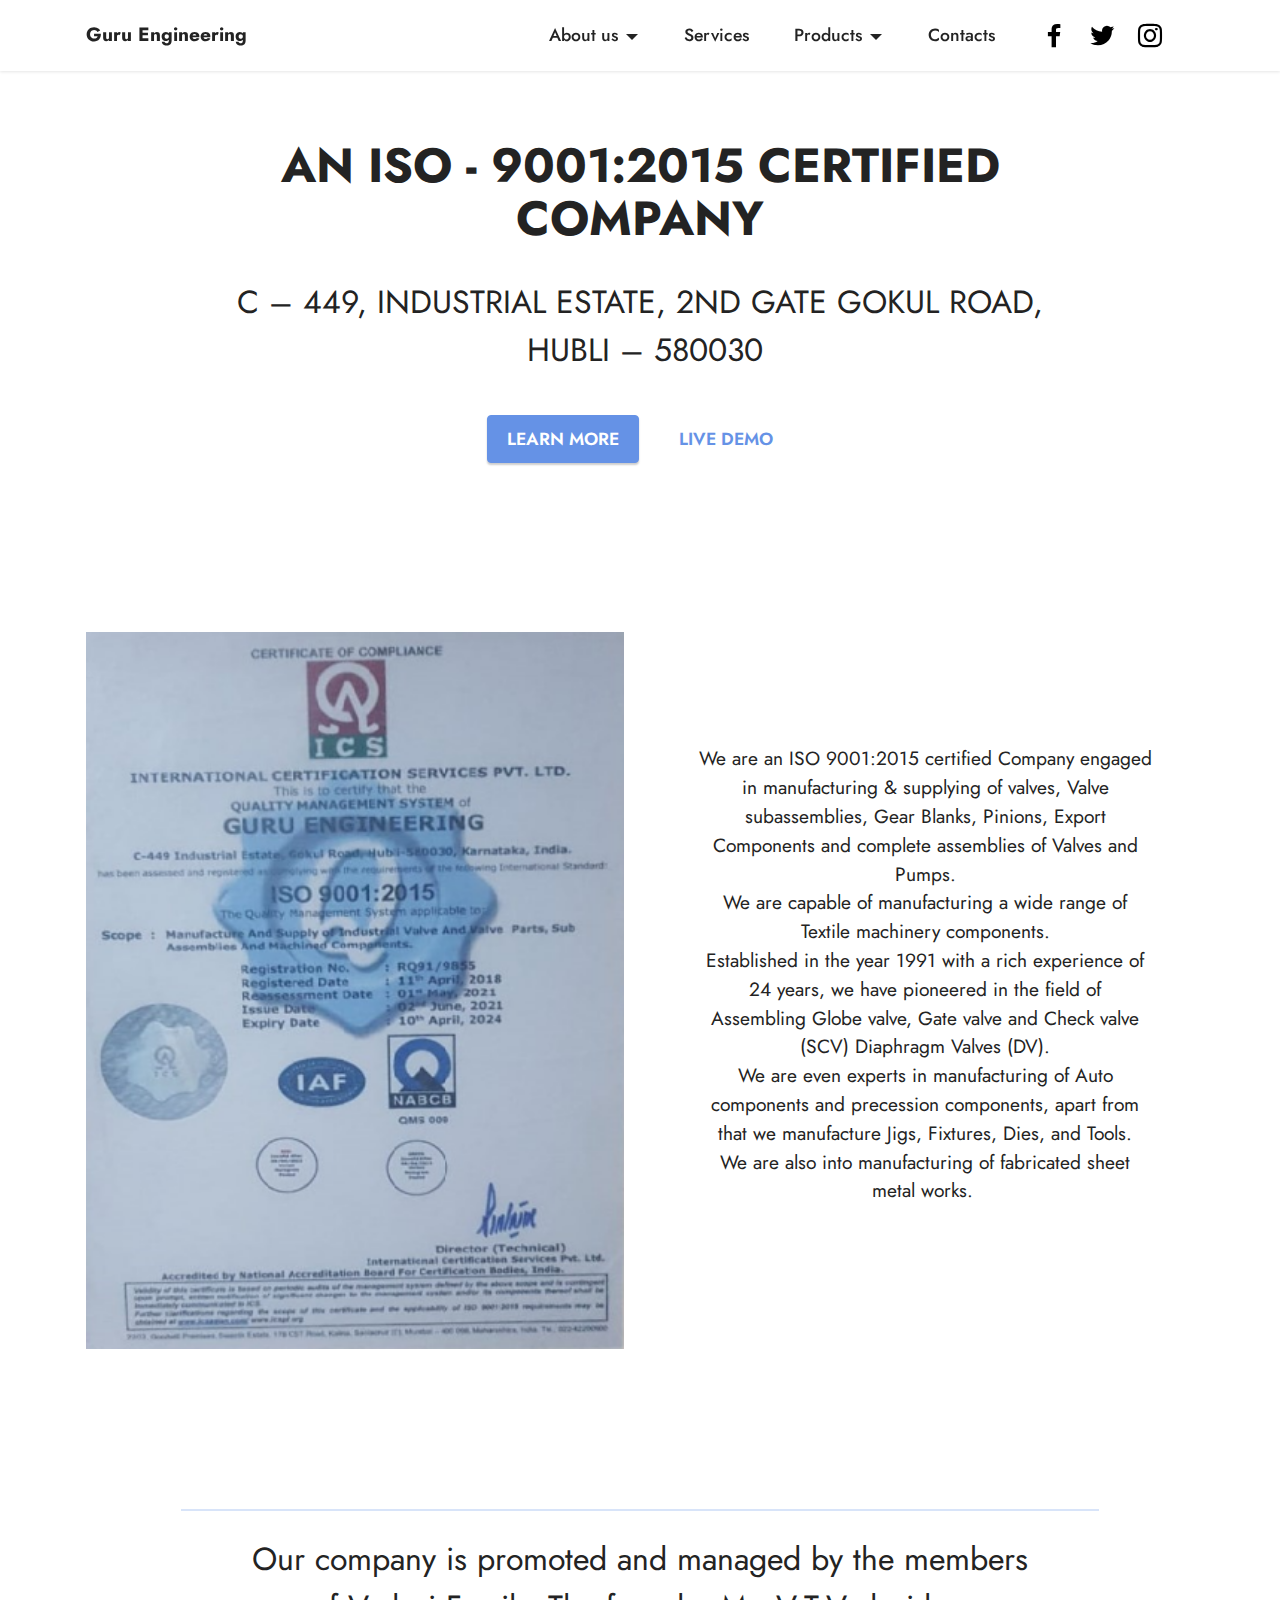
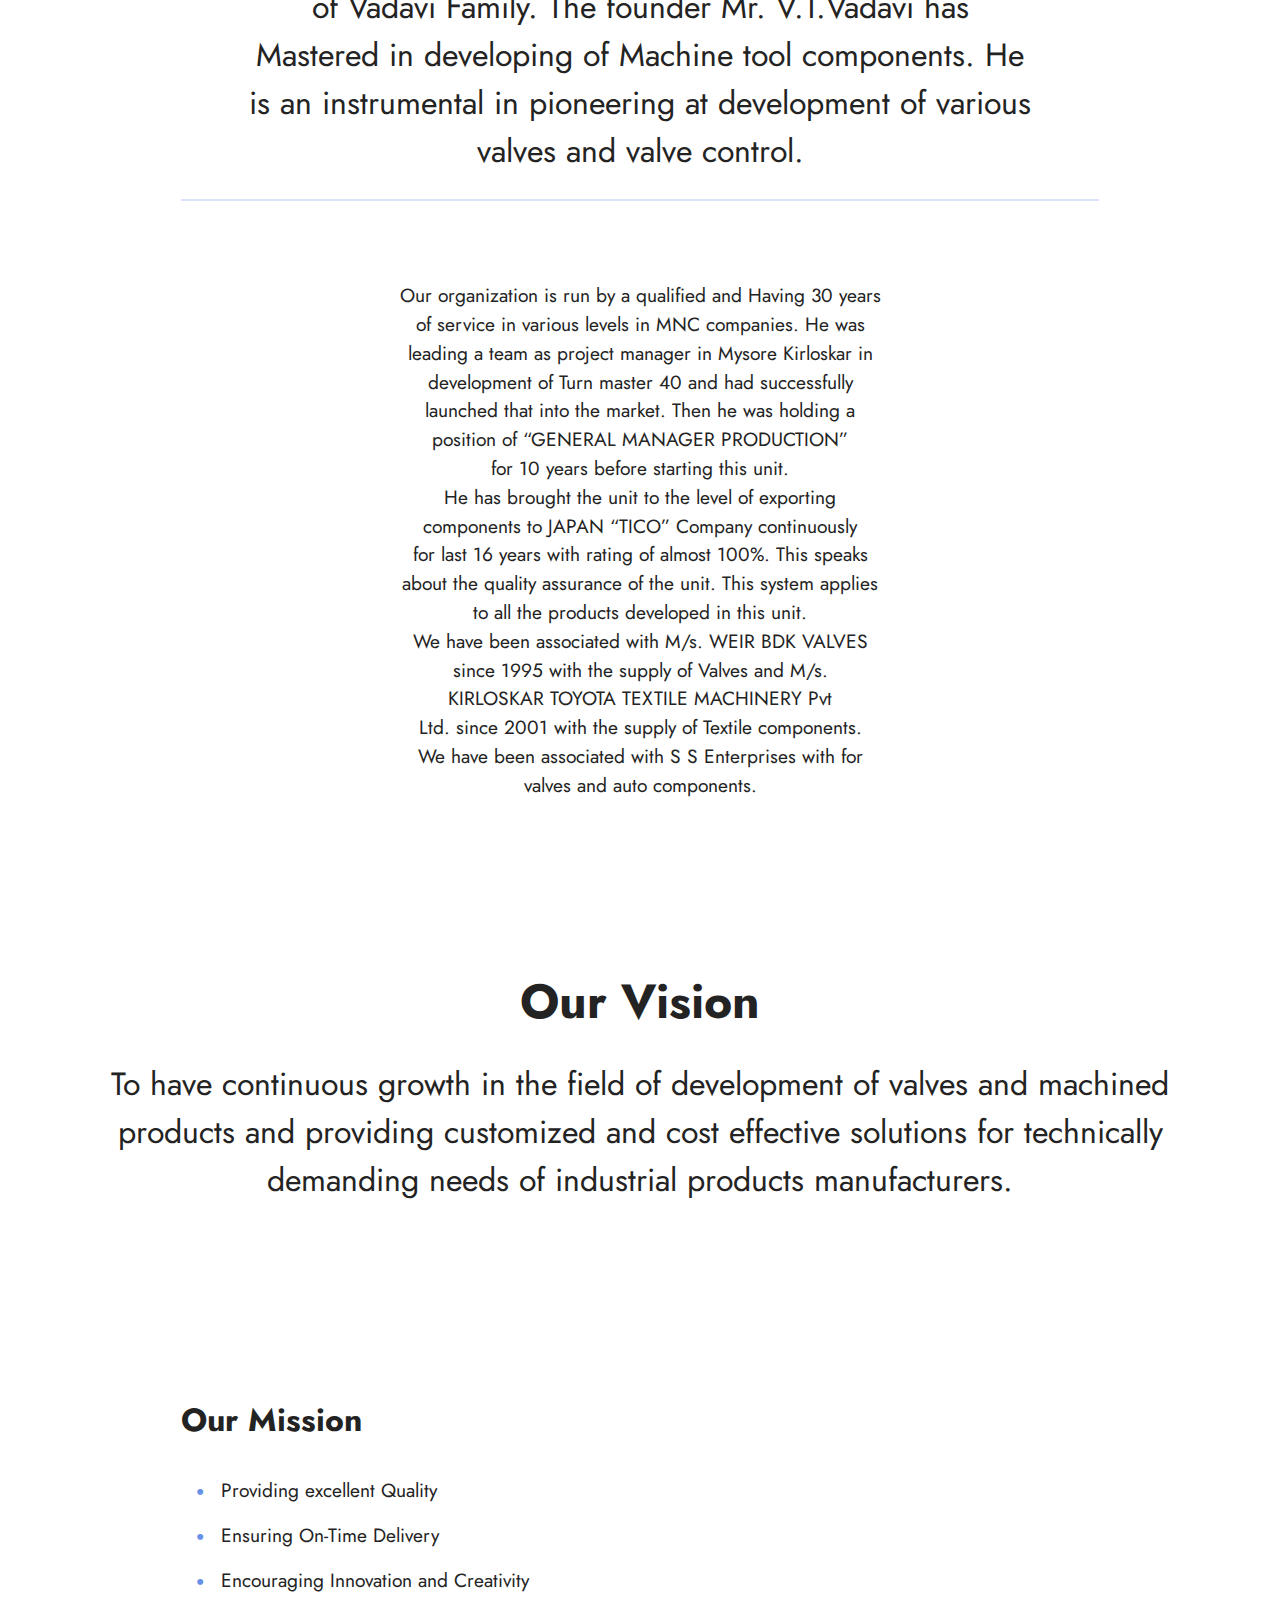
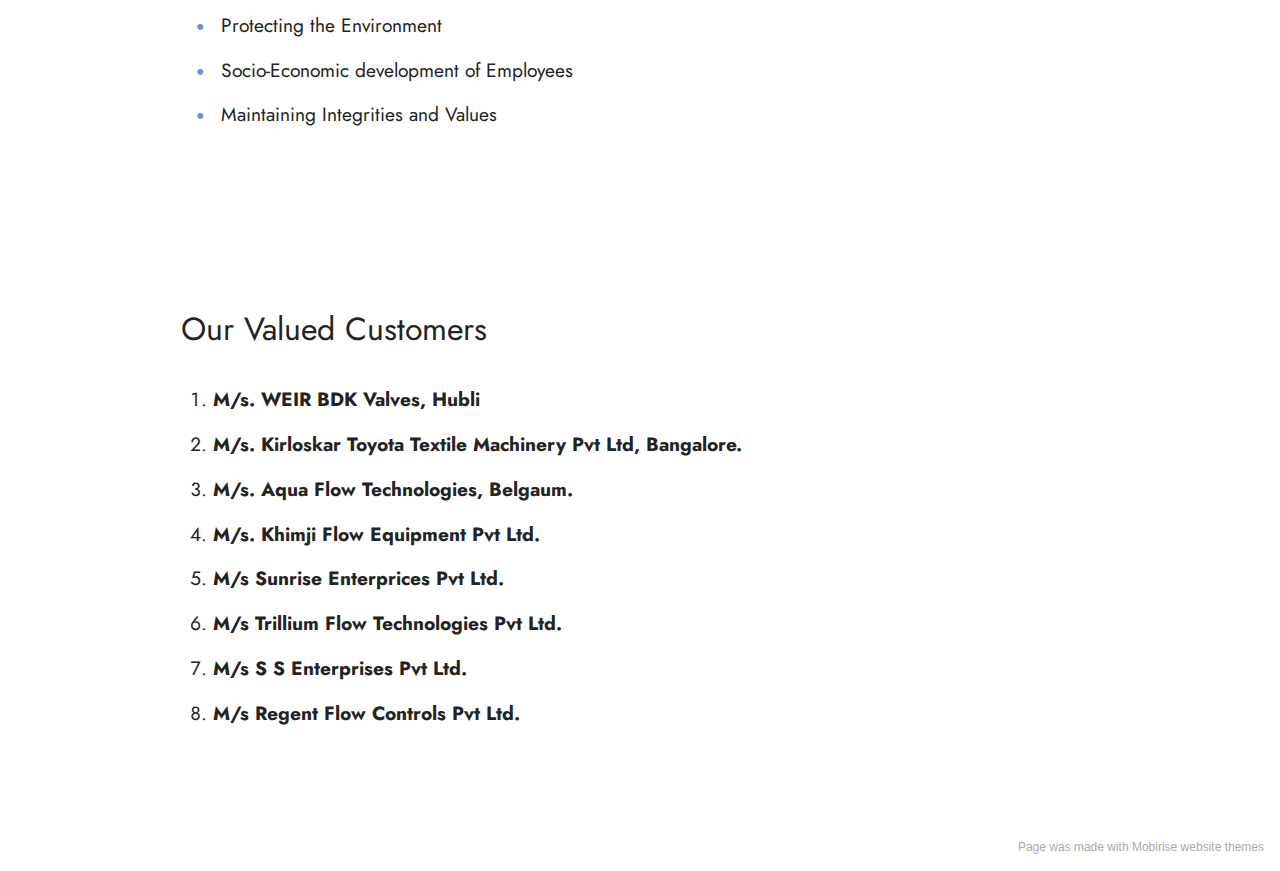
==== page1.html @ 77676f9b "Add files via upload" ====
<!DOCTYPE html>
<html  >
<head>
  <!-- Site made with Mobirise Website Builder v5.5.2, https://mobirise.com -->
  <meta charset="UTF-8">
  <meta http-equiv="X-UA-Compatible" content="IE=edge">
  <meta name="generator" content="Mobirise v5.5.2, mobirise.com">
  <meta name="viewport" content="width=device-width, initial-scale=1, minimum-scale=1">
  <link rel="shortcut icon" href="assets/images/logo.png" type="image/x-icon">
  <meta name="description" content="">
  
  
  <title>About Us</title>
  <link rel="stylesheet" href="assets/bootstrap/css/bootstrap.min.css">
  <link rel="stylesheet" href="assets/bootstrap/css/bootstrap-grid.min.css">
  <link rel="stylesheet" href="assets/bootstrap/css/bootstrap-reboot.min.css">
  <link rel="stylesheet" href="assets/dropdown/css/style.css">
  <link rel="stylesheet" href="assets/socicon/css/styles.css">
  <link rel="stylesheet" href="assets/theme/css/style.css">
  <link rel="preload" href="https://fonts.googleapis.com/css2?family=Jost:ital,wght@0,400;0,700;1,400;1,700&display=swap&display=swap" as="style" onload="this.onload=null;this.rel='stylesheet'">
  <noscript><link rel="stylesheet" href="https://fonts.googleapis.com/css2?family=Jost:ital,wght@0,400;0,700;1,400;1,700&display=swap&display=swap"></noscript>
  <link rel="preload" as="style" href="assets/mobirise/css/mbr-additional.css"><link rel="stylesheet" href="assets/mobirise/css/mbr-additional.css" type="text/css">
  
  
  
  
</head>
<body>
  
  <section data-bs-version="5.1" class="menu menu3 cid-thBxCNHMtI" once="menu" id="menu3-2">
    
    <nav class="navbar navbar-dropdown navbar-fixed-top navbar-expand-lg">
        <div class="container">
            <div class="navbar-brand">
                
                <span class="navbar-caption-wrap"><a class="navbar-caption text-black text-primary display-7" href="index.html#top">Guru Engineering</a></span>
            </div>
            <button class="navbar-toggler" type="button" data-toggle="collapse" data-bs-toggle="collapse" data-target="#navbarSupportedContent" data-bs-target="#navbarSupportedContent" aria-controls="navbarNavAltMarkup" aria-expanded="false" aria-label="Toggle navigation">
                <div class="hamburger">
                    <span></span>
                    <span></span>
                    <span></span>
                    <span></span>
                </div>
            </button>
            <div class="collapse navbar-collapse" id="navbarSupportedContent">
                <ul class="navbar-nav nav-dropdown nav-right" data-app-modern-menu="true"><li class="nav-item dropdown"><a class="nav-link link text-black dropdown-toggle display-4" href="https://mobiri.se" data-toggle="dropdown-submenu" data-bs-toggle="dropdown" data-bs-auto-close="outside" aria-expanded="false">
                            About us</a><div class="dropdown-menu" aria-labelledby="dropdown-undefined"><a class="text-black dropdown-item text-primary display-4" href="page1.html#content4-4">About Company</a><a class="text-black dropdown-item text-primary display-4" href="page1.html#testimonials1-5">Certificate</a><a class="text-black dropdown-item text-primary display-4" href="page1.html#content6-7">History</a><a class="text-black dropdown-item text-primary display-4" href="page1.html#content8-a">Our Mission</a><a class="text-black dropdown-item text-primary display-4" href="page1.html#content5-8">Our Vision</a><a class="text-black dropdown-item text-primary display-4" href="page1.html#content9-b">Our Valued Customers<br></a></div></li>
                    <li class="nav-item"><a class="nav-link link text-black display-4" href="https://mobiri.se">
                            Services</a></li>
                    <li class="nav-item dropdown"><a class="nav-link link text-black dropdown-toggle display-4" href="https://mobiri.se" data-toggle="dropdown-submenu" data-bs-toggle="dropdown" data-bs-auto-close="outside" aria-expanded="false">Products</a><div class="dropdown-menu" aria-labelledby="dropdown-undefined"><a class="text-black dropdown-item text-primary display-4" href="page2.html#gallery3-h">Our Product Range</a><a class="text-black dropdown-item text-primary display-4" href="page2.html#gallery3-i">Measuring Instruments</a><a class="text-black dropdown-item text-primary display-4" href="page2.html#content8-j">Specifications</a><a class="text-black dropdown-item text-primary display-4" href="page2.html#content8-j">Man Power</a><a class="text-black dropdown-item text-primary display-4" href="page2.html#gallery1-l">Machines: Production</a><a class="text-black dropdown-item text-primary display-4" href="page2.html#gallery1-l">Glimpses of our Plant</a><a class="text-black dropdown-item text-primary display-4" href="page2.html#gallery1-n">Performance Rating</a></div>
                    </li><li class="nav-item"><a class="nav-link link text-black text-primary display-4" href="page3.html#top">Contacts</a></li></ul>
                <div class="icons-menu">
                    <a class="iconfont-wrapper" href="https://mobiri.se" target="_blank">
                        <span class="p-2 mbr-iconfont socicon-facebook socicon"></span>
                    </a>
                    <a class="iconfont-wrapper" href="https://mobiri.se" target="_blank">
                        <span class="p-2 mbr-iconfont socicon-twitter socicon"></span>
                    </a>
                    <a class="iconfont-wrapper" href="https://mobiri.se" target="_blank">
                        <span class="p-2 mbr-iconfont socicon-instagram socicon"></span>
                    </a>
                    
                </div>
                
            </div>
        </div>
    </nav>
</section>

<section data-bs-version="5.1" class="content4 cid-thBBKHJbCy" id="content4-4">
    
    
    <div class="container">
        <div class="row justify-content-center">
            <div class="title col-md-12 col-lg-10">
                <h3 class="mbr-section-title mbr-fonts-style align-center mb-4 display-2"><strong>AN ISO - 9001:2015 CERTIFIED COMPANY</strong></h3>
                <h4 class="mbr-section-subtitle align-center mbr-fonts-style mb-4 display-5">C – 449, INDUSTRIAL ESTATE, 2ND GATE GOKUL ROAD,
<div>&nbsp;HUBLI – 580030
</div></h4>
                <div class="mbr-section-btn align-center">
                    <a class="btn btn-primary display-4" href="https://mobiri.se">LEARN MORE</a>
                    <a class="btn btn-primary-outline display-4" href="https://mobiri.se">LIVE DEMO</a>
                </div>
            </div>
        </div>
    </div>
</section>

<section data-bs-version="5.1" class="testimonials1 cid-thBBU0cMuK" id="testimonials1-5">
    

    
    <div class="container">
        
        <div class="row align-items-center">
            <div class="col-12 col-md-6">
                <div class="image-wrapper">
                    <img src="assets/images/certificate.png" alt="Mobirise">
                </div>
            </div>
            <div class="col-12 col-md">
                <div class="text-wrapper">
                    <p class="mbr-text mbr-fonts-style mb-4 display-7">We are an ISO 9001:2015 certified Company engaged
<br>in manufacturing &amp; supplying of valves, Valve subassemblies, Gear Blanks, Pinions, Export
<br>Components and complete assemblies of Valves and
<br>Pumps.
<br>We are capable of manufacturing a wide range of
<br>Textile machinery components.
<br>Established in the year 1991 with a rich experience of
<br>24 years, we have pioneered in the field of
<br>Assembling Globe valve, Gate valve and Check valve
<br>(SCV) Diaphragm Valves (DV).
<br>We are even experts in manufacturing of Auto
<br>components and precession components, apart from
<br>that we manufacture Jigs, Fixtures, Dies, and Tools.
<br> We are also into manufacturing of fabricated sheet
<br>metal works.&nbsp;</p>
                    <p class="name mbr-fonts-style mb-1 display-4"></p>
                    <p class="position mbr-fonts-style display-4"></p>
                </div>
            </div>
        </div>
    </div>
</section>

<section data-bs-version="5.1" class="content6 cid-thBDm4YOcU" id="content6-7">
    
    <div class="container">
        <div class="row justify-content-center">
            <div class="col-md-12 col-lg-10">
                <hr class="line">
                <p class="mbr-text align-center mbr-fonts-style my-4 display-5">Our company is promoted and managed by the members
<br>of Vadavi Family. The founder Mr. V.T.Vadavi has
<br>Mastered in developing of Machine tool components. He
<br>is an instrumental in pioneering at development of various
<br>valves and valve control.</p>
                <hr class="line">
            </div>
        </div>
    </div>
</section>

<section data-bs-version="5.1" class="content5 cid-thBDzoJRu9" id="content5-8">
    
    <div class="container-fluid">
        <div class="row justify-content-center">
            <div class="col-md-12 col-lg-12">
                
                
                <p class="mbr-text mbr-fonts-style display-7">Our organization is run by a qualified and Having 30 years
<br>of service in various levels in MNC companies. He was
<br>leading a team as project manager in Mysore Kirloskar in
<br>development of Turn master 40 and had successfully
<br>launched that into the market. Then he was holding a
<br>position of “GENERAL MANAGER PRODUCTION”
<br>for 10 years before starting this unit.
<br>He has brought the unit to the level of exporting
<br>components to JAPAN “TICO” Company continuously
<br>for last 16 years with rating of almost 100%. This speaks
<br>about the quality assurance of the unit. This system applies
<br>to all the products developed in this unit.
<br>We have been associated with M/s. WEIR BDK VALVES
<br>since 1995 with the supply of Valves and M/s.
<br>KIRLOSKAR TOYOTA TEXTILE MACHINERY Pvt
<br>Ltd. since 2001 with the supply of Textile components.
<br>We have been associated with S S Enterprises with for
<br>valves and auto components.</p>
            </div>
        </div>
    </div>
</section>

<section data-bs-version="5.1" class="content4 cid-thBE1XuR4v" id="content4-9">
    
    
    <div class="container">
        <div class="row justify-content-center">
            <div class="title col-md-12 col-lg-12">
                <h3 class="mbr-section-title mbr-fonts-style align-center mb-4 display-2"><strong>Our Vision</strong></h3>
                <h4 class="mbr-section-subtitle align-center mbr-fonts-style mb-4 display-5">To have continuous growth in the field of development of valves and machined products and providing customized and cost effective solutions for technically demanding needs of industrial products manufacturers.</h4>
                
            </div>
        </div>
    </div>
</section>

<section data-bs-version="5.1" class="content8 cid-thBELDlh1m" id="content8-a">
    
    <div class="container">
        <div class="row justify-content-center">
            <div class="counter-container col-md-12 col-lg-10">
                <h4 class="mbr-section-title mbr-fonts-style mb-4 display-5"><strong>Our Mission</strong></h4>
                <div class="mbr-text mbr-fonts-style display-7">
                    <ul>
                        <li><span style="font-size: 1.2rem;">Providing excellent Quality</span><br></li><li>Ensuring On-Time Delivery
</li><li>Encouraging Innovation and Creativity
</li><li>Protecting the Environment
</li><li>Socio-Economic development of Employees
</li><li>Maintaining Integrities and Values</li>
                    </ul>
                </div>
            </div>
        </div>
    </div>
</section>

<section data-bs-version="5.1" class="content9 cid-thBFxx897Y" id="content9-b">
    

    <div class="container">
        <div class="row justify-content-center">
            <div class="counter-container col-md-12 col-lg-10">
                <h4 class="mbr-section-title mbr-fonts-style mb-4 display-5">Our Valued Customers</h4>
                <div class="mbr-text mbr-fonts-style display-7">
                    <ol>
                        <li><strong>M/s. WEIR BDK Valves, Hubli
</strong></li><li><strong>M/s. Kirloskar Toyota Textile Machinery&nbsp;</strong><strong>Pvt Ltd, Bangalore.</strong></li><li><strong>M/s. Aqua Flow Technologies, Belgaum.
</strong></li><li><strong>M/s. Khimji Flow Equipment Pvt Ltd.
</strong></li><li><strong>M/s Sunrise Enterprices Pvt Ltd.
</strong></li><li><strong>M/s Trillium Flow Technologies Pvt Ltd.
</strong></li><li><strong>M/s S S Enterprises Pvt Ltd.
</strong></li><li><strong>M/s Regent Flow Controls Pvt Ltd.</strong></li>
                    </ol>
                </div>
            </div>
        </div>
    </div>
</section><section style="background-color: #fff; font-family: -apple-system, BlinkMacSystemFont, 'Segoe UI', 'Roboto', 'Helvetica Neue', Arial, sans-serif; color:#aaa; font-size:12px; padding: 0; align-items: center; display: flex;"><a href="https://mobirise.site/x" style="flex: 1 1; height: 3rem; padding-left: 1rem;"></a><p style="flex: 0 0 auto; margin:0; padding-right:1rem;"><a href="https://mobirise.site/s" style="color:#aaa;">Page</a> was made with Mobirise website themes</p></section><script src="assets/bootstrap/js/bootstrap.bundle.min.js"></script>  <script src="assets/smoothscroll/smooth-scroll.js"></script>  <script src="assets/ytplayer/index.js"></script>  <script src="assets/dropdown/js/navbar-dropdown.js"></script>  <script src="assets/theme/js/script.js"></script>  
  
  
</body>
</html>
---- assets/dropdown/css/style.css ----
.navbar-dropdown {
  left: 0;
  padding: 0;
  position: absolute;
  right: 0;
  top: 0;
  transition: all 0.45s ease;
  z-index: 1030;
  background: #282828; }
  .navbar-dropdown .navbar-logo {
    margin-right: 0.8rem;
    transition: margin 0.3s ease-in-out;
    vertical-align: middle; }
    .navbar-dropdown .navbar-logo img {
      height: 3.125rem;
      transition: all 0.3s ease-in-out; }
    .navbar-dropdown .navbar-logo.mbr-iconfont {
      font-size: 3.125rem;
      line-height: 3.125rem; }
  .navbar-dropdown .navbar-caption {
    font-weight: 700;
    white-space: normal;
    vertical-align: -4px;
    line-height: 3.125rem !important; }
    .navbar-dropdown .navbar-caption, .navbar-dropdown .navbar-caption:hover {
      color: inherit;
      text-decoration: none; }
  .navbar-dropdown .mbr-iconfont + .navbar-caption {
    vertical-align: -1px; }
  .navbar-dropdown.navbar-fixed-top {
    position: fixed; }
  .navbar-dropdown .navbar-brand span {
    vertical-align: -4px; }
  .navbar-dropdown.bg-color.transparent {
    background: none; }
  .navbar-dropdown.navbar-short .navbar-brand {
    padding: 0.625rem 0; }
    .navbar-dropdown.navbar-short .navbar-brand span {
      vertical-align: -1px; }
  .navbar-dropdown.navbar-short .navbar-caption {
    line-height: 2.375rem !important;
    vertical-align: -2px; }
  .navbar-dropdown.navbar-short .navbar-logo {
    margin-right: 0.5rem; }
    .navbar-dropdown.navbar-short .navbar-logo img {
      height: 2.375rem; }
    .navbar-dropdown.navbar-short .navbar-logo.mbr-iconfont {
      font-size: 2.375rem;
      line-height: 2.375rem; }
  .navbar-dropdown.navbar-short .mbr-table-cell {
    height: 3.625rem; }
  .navbar-dropdown .navbar-close {
    left: 0.6875rem;
    position: fixed;
    top: 0.75rem;
    z-index: 1000; }
  .navbar-dropdown .hamburger-icon {
    content: "";
    display: inline-block;
    vertical-align: middle;
    width: 16px;
    -webkit-box-shadow: 0 -6px 0 1px #282828,0 0 0 1px #282828,0 6px 0 1px #282828;
    -moz-box-shadow: 0 -6px 0 1px #282828,0 0 0 1px #282828,0 6px 0 1px #282828;
    box-shadow: 0 -6px 0 1px #282828,0 0 0 1px #282828,0 6px 0 1px #282828; }

.dropdown-menu .dropdown-toggle[data-toggle="dropdown-submenu"]::after {
  border-bottom: 0.35em solid transparent;
  border-left: 0.35em solid;
  border-right: 0;
  border-top: 0.35em solid transparent;
  margin-left: 0.3rem; }

.dropdown-menu .dropdown-item:focus {
  outline: 0; }

.nav-dropdown {
  font-size: 0.75rem;
  font-weight: 500;
  height: auto !important; }
  .nav-dropdown .nav-btn {
    padding-left: 1rem; }
  .nav-dropdown .link {
    margin: .667em 1.667em;
    font-weight: 500;
    padding: 0;
    transition: color .2s ease-in-out; }
    .nav-dropdown .link.dropdown-toggle {
      margin-right: 2.583em; }
      .nav-dropdown .link.dropdown-toggle::after {
        margin-left: .25rem;
        border-top: 0.35em solid;
        border-right: 0.35em solid transparent;
        border-left: 0.35em solid transparent;
        border-bottom: 0; }
      .nav-dropdown .link.dropdown-toggle[aria-expanded="true"] {
        margin: 0;
        padding: 0.667em 3.263em  0.667em 1.667em; }
  .nav-dropdown .link::after,
  .nav-dropdown .dropdown-item::after {
    color: inherit; }
  .nav-dropdown .btn {
    font-size: 0.75rem;
    font-weight: 700;
    letter-spacing: 0;
    margin-bottom: 0;
    padding-left: 1.25rem;
    padding-right: 1.25rem; }
  .nav-dropdown .dropdown-menu {
    border-radius: 0;
    border: 0;
    left: 0;
    margin: 0;
    padding-bottom: 1.25rem;
    padding-top: 1.25rem;
    position: relative; }
  .nav-dropdown .dropdown-submenu {
    margin-left: 0.125rem;
    top: 0; }
  .nav-dropdown .dropdown-item {
    font-weight: 500;
    line-height: 2;
    padding: 0.3846em 4.615em 0.3846em 1.5385em;
    position: relative;
    transition: color .2s ease-in-out, background-color .2s ease-in-out; }
    .nav-dropdown .dropdown-item::after {
      margin-top: -0.3077em;
      position: absolute;
      right: 1.1538em;
      top: 50%; }
    .nav-dropdown .dropdown-item:focus, .nav-dropdown .dropdown-item:hover {
      background: none; }

@media (max-width: 767px) {
  .nav-dropdown.navbar-toggleable-sm {
    bottom: 0;
    display: none;
    left: 0;
    overflow-x: hidden;
    position: fixed;
    top: 0;
    transform: translateX(-100%);
    -ms-transform: translateX(-100%);
    -webkit-transform: translateX(-100%);
    width: 18.75rem;
    z-index: 999; } }
.nav-dropdown.navbar-toggleable-xl {
  bottom: 0;
  display: none;
  left: 0;
  overflow-x: hidden;
  position: fixed;
  top: 0;
  transform: translateX(-100%);
  -ms-transform: translateX(-100%);
  -webkit-transform: translateX(-100%);
  width: 18.75rem;
  z-index: 999; }

.nav-dropdown-sm {
  display: block !important;
  overflow-x: hidden;
  overflow: auto;
  padding-top: 3.875rem; }
  .nav-dropdown-sm::after {
    content: "";
    display: block;
    height: 3rem;
    width: 100%; }
  .nav-dropdown-sm.collapse.in ~ .navbar-close {
    display: block !important; }
  .nav-dropdown-sm.collapsing, .nav-dropdown-sm.collapse.in {
    transform: translateX(0);
    -ms-transform: translateX(0);
    -webkit-transform: translateX(0);
    transition: all 0.25s ease-out;
    -webkit-transition: all 0.25s ease-out;
    background: #282828; }
  .nav-dropdown-sm.collapsing[aria-expanded="false"] {
    transform: translateX(-100%);
    -ms-transform: translateX(-100%);
    -webkit-transform: translateX(-100%); }
  .nav-dropdown-sm .nav-item {
    display: block;
    margin-left: 0 !important;
    padding-left: 0; }
  .nav-dropdown-sm .link,
  .nav-dropdown-sm .dropdown-item {
    border-top: 1px dotted rgba(255, 255, 255, 0.1);
    font-size: 0.8125rem;
    line-height: 1.6;
    margin: 0 !important;
    padding: 0.875rem 2.4rem 0.875rem 1.5625rem !important;
    position: relative;
    white-space: normal; }
    .nav-dropdown-sm .link:focus, .nav-dropdown-sm .link:hover,
    .nav-dropdown-sm .dropdown-item:focus,
    .nav-dropdown-sm .dropdown-item:hover {
      background: rgba(0, 0, 0, 0.2) !important;
      color: #c0a375; }
  .nav-dropdown-sm .nav-btn {
    position: relative;
    padding: 1.5625rem 1.5625rem 0 1.5625rem; }
    .nav-dropdown-sm .nav-btn::before {
      border-top: 1px dotted rgba(255, 255, 255, 0.1);
      content: "";
      left: 0;
      position: absolute;
      top: 0;
      width: 100%; }
    .nav-dropdown-sm .nav-btn + .nav-btn {
      padding-top: 0.625rem; }
      .nav-dropdown-sm .nav-btn + .nav-btn::before {
        display: none; }
  .nav-dropdown-sm .btn {
    padding: 0.625rem 0; }
  .nav-dropdown-sm .dropdown-toggle[data-toggle="dropdown-submenu"]::after {
    margin-left: .25rem;
    border-top: 0.35em solid;
    border-right: 0.35em solid transparent;
    border-left: 0.35em solid transparent;
    border-bottom: 0; }
  .nav-dropdown-sm .dropdown-toggle[data-toggle="dropdown-submenu"][aria-expanded="true"]::after {
    border-top: 0;
    border-right: 0.35em solid transparent;
    border-left: 0.35em solid transparent;
    border-bottom: 0.35em solid; }
  .nav-dropdown-sm .dropdown-menu {
    margin: 0;
    padding: 0;
    position: relative;
    top: 0;
    left: 0;
    width: 100%;
    border: 0;
    float: none;
    border-radius: 0;
    background: none; }
  .nav-dropdown-sm .dropdown-submenu {
    left: 100%;
    margin-left: 0.125rem;
    margin-top: -1.25rem;
    top: 0; }

.navbar-toggleable-sm .nav-dropdown .dropdown-menu {
  position: absolute; }

.navbar-toggleable-sm .nav-dropdown .dropdown-submenu {
  left: 100%;
  margin-left: 0.125rem;
  margin-top: -1.25rem;
  top: 0; }

.navbar-toggleable-sm.opened .nav-dropdown .dropdown-menu {
  position: relative; }

.navbar-toggleable-sm.opened .nav-dropdown .dropdown-submenu {
  left: 0;
  margin-left: 00rem;
  margin-top: 0rem;
  top: 0; }

.is-builder .nav-dropdown.collapsing {
  transition: none !important; }
---- assets/socicon/css/styles.css ----
@charset "UTF-8";

@font-face {
  font-family: 'Socicon';
  src:  url('../fonts/socicon.eot');
  src:  url('../fonts/socicon.eot?#iefix') format('embedded-opentype'),
    url('../fonts/socicon.woff2') format('woff2'),
    url('../fonts/socicon.ttf') format('truetype'),
    url('../fonts/socicon.woff') format('woff'),
    url('../fonts/socicon.svg#socicon') format('svg');
  font-weight: normal;
  font-style: normal;
  font-display: swap;
}

[data-icon]:before {
  font-family: "socicon" !important;
  content: attr(data-icon);
  font-style: normal !important;
  font-weight: normal !important;
  font-variant: normal !important;
  text-transform: none !important;
  speak: none;
  line-height: 1;
  -webkit-font-smoothing: antialiased;
  -moz-osx-font-smoothing: grayscale;
}

[class^="socicon-"], [class*=" socicon-"] {
  /* use !important to prevent issues with browser extensions that change fonts */
  font-family: 'Socicon' !important;
  speak: none;
  font-style: normal;
  font-weight: normal;
  font-variant: normal;
  text-transform: none;
  line-height: 1;

  /* Better Font Rendering =========== */
  -webkit-font-smoothing: antialiased;
  -moz-osx-font-smoothing: grayscale;
}

.socicon-eitaa:before {
  content: "\e97c";
}
.socicon-soroush:before {
  content: "\e97d";
}
.socicon-bale:before {
  content: "\e97e";
}
.socicon-zazzle:before {
  content: "\e97b";
}
.socicon-society6:before {
  content: "\e97a";
}
.socicon-redbubble:before {
  content: "\e979";
}
.socicon-avvo:before {
  content: "\e978";
}
.socicon-stitcher:before {
  content: "\e977";
}
.socicon-googlehangouts:before {
  content: "\e974";
}
.socicon-dlive:before {
  content: "\e975";
}
.socicon-vsco:before {
  content: "\e976";
}
.socicon-flipboard:before {
  content: "\e973";
}
.socicon-ubuntu:before {
  content: "\e958";
}
.socicon-artstation:before {
  content: "\e959";
}
.socicon-invision:before {
  content: "\e95a";
}
.socicon-torial:before {
  content: "\e95b";
}
.socicon-collectorz:before {
  content: "\e95c";
}
.socicon-seenthis:before {
  content: "\e95d";
}
.socicon-googleplaymusic:before {
  content: "\e95e";
}
.socicon-debian:before {
  content: "\e95f";
}
.socicon-filmfreeway:before {
  content: "\e960";
}
.socicon-gnome:before {
  content: "\e961";
}
.socicon-itchio:before {
  content: "\e962";
}
.socicon-jamendo:before {
  content: "\e963";
}
.socicon-mix:before {
  content: "\e964";
}
.socicon-sharepoint:before {
  content: "\e965";
}
.socicon-tinder:before {
  content: "\e966";
}
.socicon-windguru:before {
  content: "\e967";
}
.socicon-cdbaby:before {
  content: "\e968";
}
.socicon-elementaryos:before {
  content: "\e969";
}
.socicon-stage32:before {
  content: "\e96a";
}
.socicon-tiktok:before {
  content: "\e96b";
}
.socicon-gitter:before {
  content: "\e96c";
}
.socicon-letterboxd:before {
  content: "\e96d";
}
.socicon-threema:before {
  content: "\e96e";
}
.socicon-splice:before {
  content: "\e96f";
}
.socicon-metapop:before {
  content: "\e970";
}
.socicon-naver:before {
  content: "\e971";
}
.socicon-remote:before {
  content: "\e972";
}
.socicon-internet:before {
  content: "\e957";
}
.socicon-moddb:before {
  content: "\e94b";
}
.socicon-indiedb:before {
  content: "\e94c";
}
.socicon-traxsource:before {
  content: "\e94d";
}
.socicon-gamefor:before {
  content: "\e94e";
}
.socicon-pixiv:before {
  content: "\e94f";
}
.socicon-myanimelist:before {
  content: "\e950";
}
.socicon-blackberry:before {
  content: "\e951";
}
.socicon-wickr:before {
  content: "\e952";
}
.socicon-spip:before {
  content: "\e953";
}
.socicon-napster:before {
  content: "\e954";
}
.socicon-beatport:before {
  content: "\e955";
}
.socicon-hackerone:before {
  content: "\e956";
}
.socicon-hackernews:before {
  content: "\e946";
}
.socicon-smashwords:before {
  content: "\e947";
}
.socicon-kobo:before {
  content: "\e948";
}
.socicon-bookbub:before {
  content: "\e949";
}
.socicon-mailru:before {
  content: "\e94a";
}
.socicon-gitlab:before {
  content: "\e945";
}
.socicon-instructables:before {
  content: "\e944";
}
.socicon-portfolio:before {
  content: "\e943";
}
.socicon-codered:before {
  content: "\e940";
}
.socicon-origin:before {
  content: "\e941";
}
.socicon-nextdoor:before {
  content: "\e942";
}
.socicon-udemy:before {
  content: "\e93f";
}
.socicon-livemaster:before {
  content: "\e93e";
}
.socicon-crunchbase:before {
  content: "\e93b";
}
.socicon-homefy:before {
  content: "\e93c";
}
.socicon-calendly:before {
  content: "\e93d";
}
.socicon-realtor:before {
  content: "\e90f";
}
.socicon-tidal:before {
  content: "\e910";
}
.socicon-qobuz:before {
  content: "\e911";
}
.socicon-natgeo:before {
  content: "\e912";
}
.socicon-mastodon:before {
  content: "\e913";
}
.socicon-unsplash:before {
  content: "\e914";
}
.socicon-homeadvisor:before {
  content: "\e915";
}
.socicon-angieslist:before {
  content: "\e916";
}
.socicon-codepen:before {
  content: "\e917";
}
.socicon-slack:before {
  content: "\e918";
}
.socicon-openaigym:before {
  content: "\e919";
}
.socicon-logmein:before {
  content: "\e91a";
}
.socicon-fiverr:before {
  content: "\e91b";
}
.socicon-gotomeeting:before {
  content: "\e91c";
}
.socicon-aliexpress:before {
  content: "\e91d";
}
.socicon-guru:before {
  content: "\e91e";
}
.socicon-appstore:before {
  content: "\e91f";
}
.socicon-homes:before {
  content: "\e920";
}
.socicon-zoom:before {
  content: "\e921";
}
.socicon-alibaba:before {
  content: "\e922";
}
.socicon-craigslist:before {
  content: "\e923";
}
.socicon-wix:before {
  content: "\e924";
}
.socicon-redfin:before {
  content: "\e925";
}
.socicon-googlecalendar:before {
  content: "\e926";
}
.socicon-shopify:before {
  content: "\e927";
}
.socicon-freelancer:before {
  content: "\e928";
}
.socicon-seedrs:before {
  content: "\e929";
}
.socicon-bing:before {
  content: "\e92a";
}
.socicon-doodle:before {
  content: "\e92b";
}
.socicon-bonanza:before {
  content: "\e92c";
}
.socicon-squarespace:before {
  content: "\e92d";
}
.socicon-toptal:before {
  content: "\e92e";
}
.socicon-gust:before {
  content: "\e92f";
}
.socicon-ask:before {
  content: "\e930";
}
.socicon-trulia:before {
  content: "\e931";
}
.socicon-loomly:before {
  content: "\e932";
}
.socicon-ghost:before {
  content: "\e933";
}
.socicon-upwork:before {
  content: "\e934";
}
.socicon-fundable:before {
  content: "\e935";
}
.socicon-booking:before {
  content: "\e936";
}
.socicon-googlemaps:before {
  content: "\e937";
}
.socicon-zillow:before {
  content: "\e938";
}
.socicon-niconico:before {
  content: "\e939";
}
.socicon-toneden:before {
  content: "\e93a";
}
.socicon-augment:before {
  content: "\e908";
}
.socicon-bitbucket:before {
  content: "\e909";
}
.socicon-fyuse:before {
  content: "\e90a";
}
.socicon-yt-gaming:before {
  content: "\e90b";
}
.socicon-sketchfab:before {
  content: "\e90c";
}
.socicon-mobcrush:before {
  content: "\e90d";
}
.socicon-microsoft:before {
  content: "\e90e";
}
.socicon-pandora:before {
  content: "\e907";
}
.socicon-messenger:before {
  content: "\e906";
}
.socicon-gamewisp:before {
  content: "\e905";
}
.socicon-bloglovin:before {
  content: "\e904";
}
.socicon-tunein:before {
  content: "\e903";
}
.socicon-gamejolt:before {
  content: "\e901";
}
.socicon-trello:before {
  content: "\e902";
}
.socicon-spreadshirt:before {
  content: "\e900";
}
.socicon-500px:before {
  content: "\e000";
}
.socicon-8tracks:before {
  content: "\e001";
}
.socicon-airbnb:before {
  content: "\e002";
}
.socicon-alliance:before {
  content: "\e003";
}
.socicon-amazon:before {
  content: "\e004";
}
.socicon-amplement:before {
  content: "\e005";
}
.socicon-android:before {
  content: "\e006";
}
.socicon-angellist:before {
  content: "\e007";
}
.socicon-apple:before {
  content: "\e008";
}
.socicon-appnet:before {
  content: "\e009";
}
.socicon-baidu:before {
  content: "\e00a";
}
.socicon-bandcamp:before {
  content: "\e00b";
}
.socicon-battlenet:before {
  content: "\e00c";
}
.socicon-mixer:before {
  content: "\e00d";
}
.socicon-bebee:before {
  content: "\e00e";
}
.socicon-bebo:before {
  content: "\e00f";
}
.socicon-behance:before {
  content: "\e010";
}
.socicon-blizzard:before {
  content: "\e011";
}
.socicon-blogger:before {
  content: "\e012";
}
.socicon-buffer:before {
  content: "\e013";
}
.socicon-chrome:before {
  content: "\e014";
}
.socicon-coderwall:before {
  content: "\e015";
}
.socicon-curse:before {
  content: "\e016";
}
.socicon-dailymotion:before {
  content: "\e017";
}
.socicon-deezer:before {
  content: "\e018";
}
.socicon-delicious:before {
  content: "\e019";
}
.socicon-deviantart:before {
  content: "\e01a";
}
.socicon-diablo:before {
  content: "\e01b";
}
.socicon-digg:before {
  content: "\e01c";
}
.socicon-discord:before {
  content: "\e01d";
}
.socicon-disqus:before {
  content: "\e01e";
}
.socicon-douban:before {
  content: "\e01f";
}
.socicon-draugiem:before {
  content: "\e020";
}
.socicon-dribbble:before {
  content: "\e021";
}
.socicon-drupal:before {
  content: "\e022";
}
.socicon-ebay:before {
  content: "\e023";
}
.socicon-ello:before {
  content: "\e024";
}
.socicon-endomodo:before {
  content: "\e025";
}
.socicon-envato:before {
  content: "\e026";
}
.socicon-etsy:before {
  content: "\e027";
}
.socicon-facebook:before {
  content: "\e028";
}
.socicon-feedburner:before {
  content: "\e029";
}
.socicon-filmweb:before {
  content: "\e02a";
}
.socicon-firefox:before {
  content: "\e02b";
}
.socicon-flattr:before {
  content: "\e02c";
}
.socicon-flickr:before {
  content: "\e02d";
}
.socicon-formulr:before {
  content: "\e02e";
}
.socicon-forrst:before {
  content: "\e02f";
}
.socicon-foursquare:before {
  content: "\e030";
}
.socicon-friendfeed:before {
  content: "\e031";
}
.socicon-github:before {
  content: "\e032";
}
.socicon-goodreads:before {
  content: "\e033";
}
.socicon-google:before {
  content: "\e034";
}
.socicon-googlescholar:before {
  content: "\e035";
}
.socicon-googlegroups:before {
  content: "\e036";
}
.socicon-googlephotos:before {
  content: "\e037";
}
.socicon-googleplus:before {
  content: "\e038";
}
.socicon-grooveshark:before {
  content: "\e039";
}
.socicon-hackerrank:before {
  content: "\e03a";
}
.socicon-hearthstone:before {
  content: "\e03b";
}
.socicon-hellocoton:before {
  content: "\e03c";
}
.socicon-heroes:before {
  content: "\e03d";
}
.socicon-smashcast:before {
  content: "\e03e";
}
.socicon-horde:before {
  content: "\e03f";
}
.socicon-houzz:before {
  content: "\e040";
}
.socicon-icq:before {
  content: "\e041";
}
.socicon-identica:before {
  content: "\e042";
}
.socicon-imdb:before {
  content: "\e043";
}
.socicon-instagram:before {
  content: "\e044";
}
.socicon-issuu:before {
  content: "\e045";
}
.socicon-istock:before {
  content: "\e046";
}
.socicon-itunes:before {
  content: "\e047";
}
.socicon-keybase:before {
  content: "\e048";
}
.socicon-lanyrd:before {
  content: "\e049";
}
.socicon-lastfm:before {
  content: "\e04a";
}
.socicon-line:before {
  content: "\e04b";
}
.socicon-linkedin:before {
  content: "\e04c";
}
.socicon-livejournal:before {
  content: "\e04d";
}
.socicon-lyft:before {
  content: "\e04e";
}
.socicon-macos:before {
  content: "\e04f";
}
.socicon-mail:before {
  content: "\e050";
}
.socicon-medium:before {
  content: "\e051";
}
.socicon-meetup:before {
  content: "\e052";
}
.socicon-mixcloud:before {
  content: "\e053";
}
.socicon-modelmayhem:before {
  content: "\e054";
}
.socicon-mumble:before {
  content: "\e055";
}
.socicon-myspace:before {
  content: "\e056";
}
.socicon-newsvine:before {
  content: "\e057";
}
.socicon-nintendo:before {
  content: "\e058";
}
.socicon-npm:before {
  content: "\e059";
}
.socicon-odnoklassniki:before {
  content: "\e05a";
}
.socicon-openid:before {
  content: "\e05b";
}
.socicon-opera:before {
  content: "\e05c";
}
.socicon-outlook:before {
  content: "\e05d";
}
.socicon-overwatch:before {
  content: "\e05e";
}
.socicon-patreon:before {
  content: "\e05f";
}
.socicon-paypal:before {
  content: "\e060";
}
.socicon-periscope:before {
  content: "\e061";
}
.socicon-persona:before {
  content: "\e062";
}
.socicon-pinterest:before {
  content: "\e063";
}
.socicon-play:before {
  content: "\e064";
}
.socicon-player:before {
  content: "\e065";
}
.socicon-playstation:before {
  content: "\e066";
}
.socicon-pocket:before {
  content: "\e067";
}
.socicon-qq:before {
  content: "\e068";
}
.socicon-quora:before {
  content: "\e069";
}
.socicon-raidcall:before {
  content: "\e06a";
}
.socicon-ravelry:before {
  content: "\e06b";
}
.socicon-reddit:before {
  content: "\e06c";
}
.socicon-renren:before {
  content: "\e06d";
}
.socicon-researchgate:before {
  content: "\e06e";
}
.socicon-residentadvisor:before {
  content: "\e06f";
}
.socicon-reverbnation:before {
  content: "\e070";
}
.socicon-rss:before {
  content: "\e071";
}
.socicon-sharethis:before {
  content: "\e072";
}
.socicon-skype:before {
  content: "\e073";
}
.socicon-slideshare:before {
  content: "\e074";
}
.socicon-smugmug:before {
  content: "\e075";
}
.socicon-snapchat:before {
  content: "\e076";
}
.socicon-songkick:before {
  content: "\e077";
}
.socicon-soundcloud:before {
  content: "\e078";
}
.socicon-spotify:before {
  content: "\e079";
}
.socicon-stackexchange:before {
  content: "\e07a";
}
.socicon-stackoverflow:before {
  content: "\e07b";
}
.socicon-starcraft:before {
  content: "\e07c";
}
.socicon-stayfriends:before {
  content: "\e07d";
}
.socicon-steam:before {
  content: "\e07e";
}
.socicon-storehouse:before {
  content: "\e07f";
}
.socicon-strava:before {
  content: "\e080";
}
.socicon-streamjar:before {
  content: "\e081";
}
.socicon-stumbleupon:before {
  content: "\e082";
}
.socicon-swarm:before {
  content: "\e083";
}
.socicon-teamspeak:before {
  content: "\e084";
}
.socicon-teamviewer:before {
  content: "\e085";
}
.socicon-technorati:before {
  content: "\e086";
}
.socicon-telegram:before {
  content: "\e087";
}
.socicon-tripadvisor:before {
  content: "\e088";
}
.socicon-tripit:before {
  content: "\e089";
}
.socicon-triplej:before {
  content: "\e08a";
}
.socicon-tumblr:before {
  content: "\e08b";
}
.socicon-twitch:before {
  content: "\e08c";
}
.socicon-twitter:before {
  content: "\e08d";
}
.socicon-uber:before {
  content: "\e08e";
}
.socicon-ventrilo:before {
  content: "\e08f";
}
.socicon-viadeo:before {
  content: "\e090";
}
.socicon-viber:before {
  content: "\e091";
}
.socicon-viewbug:before {
  content: "\e092";
}
.socicon-vimeo:before {
  content: "\e093";
}
.socicon-vine:before {
  content: "\e094";
}
.socicon-vkontakte:before {
  content: "\e095";
}
.socicon-warcraft:before {
  content: "\e096";
}
.socicon-wechat:before {
  content: "\e097";
}
.socicon-weibo:before {
  content: "\e098";
}
.socicon-whatsapp:before {
  content: "\e099";
}
.socicon-wikipedia:before {
  content: "\e09a";
}
.socicon-windows:before {
  content: "\e09b";
}
.socicon-wordpress:before {
  content: "\e09c";
}
.socicon-wykop:before {
  content: "\e09d";
}
.socicon-xbox:before {
  content: "\e09e";
}
.socicon-xing:before {
  content: "\e09f";
}
.socicon-yahoo:before {
  content: "\e0a0";
}
.socicon-yammer:before {
  content: "\e0a1";
}
.socicon-yandex:before {
  content: "\e0a2";
}
.socicon-yelp:before {
  content: "\e0a3";
}
.socicon-younow:before {
  content: "\e0a4";
}
.socicon-youtube:before {
  content: "\e0a5";
}
.socicon-zapier:before {
  content: "\e0a6";
}
.socicon-zerply:before {
  content: "\e0a7";
}
.socicon-zomato:before {
  content: "\e0a8";
}
.socicon-zynga:before {
  content: "\e0a9";
}
---- assets/theme/css/style.css ----
@charset "UTF-8";
section {
  background-color: #ffffff;
}

body {
  font-style: normal;
  line-height: 1.5;
  font-weight: 400;
  color: #232323;
  position: relative;
}

button {
  background-color: transparent;
  border-color: transparent;
}

section,
.container,
.container-fluid {
  position: relative;
  word-wrap: break-word;
}

a.mbr-iconfont:hover {
  text-decoration: none;
}

.article .lead p,
.article .lead ul,
.article .lead ol,
.article .lead pre,
.article .lead blockquote {
  margin-bottom: 0;
}

a {
  font-style: normal;
  font-weight: 400;
  cursor: pointer;
}
a, a:hover {
  text-decoration: none;
}

.mbr-section-title {
  font-style: normal;
  line-height: 1.3;
}

.mbr-section-subtitle {
  line-height: 1.3;
}

.mbr-text {
  font-style: normal;
  line-height: 1.7;
}

h1,
h2,
h3,
h4,
h5,
h6,
.display-1,
.display-2,
.display-4,
.display-5,
.display-7,
span,
p,
a {
  line-height: 1;
  word-break: break-word;
  word-wrap: break-word;
  font-weight: 400;
}

b,
strong {
  font-weight: bold;
}

input:-webkit-autofill, input:-webkit-autofill:hover, input:-webkit-autofill:focus, input:-webkit-autofill:active {
  transition-delay: 9999s;
  -webkit-transition-property: background-color, color;
  transition-property: background-color, color;
}

textarea[type=hidden] {
  display: none;
}

section {
  background-position: 50% 50%;
  background-repeat: no-repeat;
  background-size: cover;
}
section .mbr-background-video,
section .mbr-background-video-preview {
  position: absolute;
  bottom: 0;
  left: 0;
  right: 0;
  top: 0;
}

.hidden {
  visibility: hidden;
}

.mbr-z-index20 {
  z-index: 20;
}

/*! Base colors */
.mbr-white {
  color: #ffffff;
}

.mbr-black {
  color: #111111;
}

.mbr-bg-white {
  background-color: #ffffff;
}

.mbr-bg-black {
  background-color: #000000;
}

/*! Text-aligns */
.align-left {
  text-align: left;
}

.align-center {
  text-align: center;
}

.align-right {
  text-align: right;
}

/*! Font-weight  */
.mbr-light {
  font-weight: 300;
}

.mbr-regular {
  font-weight: 400;
}

.mbr-semibold {
  font-weight: 500;
}

.mbr-bold {
  font-weight: 700;
}

/*! Media  */
.media-content {
  flex-basis: 100%;
}

.media-container-row {
  display: flex;
  flex-direction: row;
  flex-wrap: wrap;
  justify-content: center;
  align-content: center;
  align-items: start;
}
.media-container-row .media-size-item {
  width: 400px;
}

.media-container-column {
  display: flex;
  flex-direction: column;
  flex-wrap: wrap;
  justify-content: center;
  align-content: center;
  align-items: stretch;
}
.media-container-column > * {
  width: 100%;
}

@media (min-width: 992px) {
  .media-container-row {
    flex-wrap: nowrap;
  }
}
figure {
  margin-bottom: 0;
  overflow: hidden;
}

figure[mbr-media-size] {
  transition: width 0.1s;
}

img,
iframe {
  display: block;
  width: 100%;
}

.card {
  background-color: transparent;
  border: none;
}

.card-box {
  width: 100%;
}

.card-img {
  text-align: center;
  flex-shrink: 0;
  -webkit-flex-shrink: 0;
}

.media {
  max-width: 100%;
  margin: 0 auto;
}

.mbr-figure {
  align-self: center;
}

.media-container > div {
  max-width: 100%;
}

.mbr-figure img,
.card-img img {
  width: 100%;
}

@media (max-width: 991px) {
  .media-size-item {
    width: auto !important;
  }

  .media {
    width: auto;
  }

  .mbr-figure {
    width: 100% !important;
  }
}
/*! Buttons */
.mbr-section-btn {
  margin-left: -0.6rem;
  margin-right: -0.6rem;
  font-size: 0;
}

.btn {
  font-weight: 600;
  border-width: 1px;
  font-style: normal;
  margin: 0.6rem 0.6rem;
  white-space: normal;
  transition: all 0.2s ease-in-out;
  display: inline-flex;
  align-items: center;
  justify-content: center;
  word-break: break-word;
}

.btn-sm {
  font-weight: 600;
  letter-spacing: 0px;
  transition: all 0.3s ease-in-out;
}

.btn-md {
  font-weight: 600;
  letter-spacing: 0px;
  transition: all 0.3s ease-in-out;
}

.btn-lg {
  font-weight: 600;
  letter-spacing: 0px;
  transition: all 0.3s ease-in-out;
}

.btn-form {
  margin: 0;
}
.btn-form:hover {
  cursor: pointer;
}

nav .mbr-section-btn {
  margin-left: 0rem;
  margin-right: 0rem;
}

/*! Btn icon margin */
.btn .mbr-iconfont,
.btn.btn-sm .mbr-iconfont {
  order: 1;
  cursor: pointer;
  margin-left: 0.5rem;
  vertical-align: sub;
}

.btn.btn-md .mbr-iconfont,
.btn.btn-md .mbr-iconfont {
  margin-left: 0.8rem;
}

.mbr-regular {
  font-weight: 400;
}

.mbr-semibold {
  font-weight: 500;
}

.mbr-bold {
  font-weight: 700;
}

[type=submit] {
  -webkit-appearance: none;
}

/*! Full-screen */
.mbr-fullscreen .mbr-overlay {
  min-height: 100vh;
}

.mbr-fullscreen {
  display: flex;
  display: -moz-flex;
  display: -ms-flex;
  display: -o-flex;
  align-items: center;
  min-height: 100vh;
  padding-top: 3rem;
  padding-bottom: 3rem;
}

/*! Map */
.map {
  height: 25rem;
  position: relative;
}
.map iframe {
  width: 100%;
  height: 100%;
}

/*! Scroll to top arrow */
.mbr-arrow-up {
  bottom: 25px;
  right: 90px;
  position: fixed;
  text-align: right;
  z-index: 5000;
  color: #ffffff;
  font-size: 22px;
}

.mbr-arrow-up a {
  background: rgba(0, 0, 0, 0.2);
  border-radius: 50%;
  color: #fff;
  display: inline-block;
  height: 60px;
  width: 60px;
  border: 2px solid #fff;
  outline-style: none !important;
  position: relative;
  text-decoration: none;
  transition: all 0.3s ease-in-out;
  cursor: pointer;
  text-align: center;
}
.mbr-arrow-up a:hover {
  background-color: rgba(0, 0, 0, 0.4);
}
.mbr-arrow-up a i {
  line-height: 60px;
}

.mbr-arrow-up-icon {
  display: block;
  color: #fff;
}

.mbr-arrow-up-icon::before {
  content: "›";
  display: inline-block;
  font-family: serif;
  font-size: 22px;
  line-height: 1;
  font-style: normal;
  position: relative;
  top: 6px;
  left: -4px;
  transform: rotate(-90deg);
}

/*! Arrow Down */
.mbr-arrow {
  position: absolute;
  bottom: 45px;
  left: 50%;
  width: 60px;
  height: 60px;
  cursor: pointer;
  background-color: rgba(80, 80, 80, 0.5);
  border-radius: 50%;
  transform: translateX(-50%);
}
@media (max-width: 767px) {
  .mbr-arrow {
    display: none;
  }
}
.mbr-arrow > a {
  display: inline-block;
  text-decoration: none;
  outline-style: none;
  -webkit-animation: arrowdown 1.7s ease-in-out infinite;
          animation: arrowdown 1.7s ease-in-out infinite;
  color: #ffffff;
}
.mbr-arrow > a > i {
  position: absolute;
  top: -2px;
  left: 15px;
  font-size: 2rem;
}

#scrollToTop a i::before {
  content: "";
  position: absolute;
  display: block;
  border-bottom: 2.5px solid #fff;
  border-left: 2.5px solid #fff;
  width: 27.8%;
  height: 27.8%;
  left: 50%;
  top: 51%;
  transform: translateY(-30%) translateX(-50%) rotate(135deg);
}

@keyframes arrowdown {
  0% {
    transform: translateY(0px);
  }
  50% {
    transform: translateY(-5px);
  }
  100% {
    transform: translateY(0px);
  }
}
@-webkit-keyframes arrowdown {
  0% {
    transform: translateY(0px);
  }
  50% {
    transform: translateY(-5px);
  }
  100% {
    transform: translateY(0px);
  }
}
@media (max-width: 500px) {
  .mbr-arrow-up {
    left: 0;
    right: 0;
    text-align: center;
  }
}
/*Gradients animation*/
@keyframes gradient-animation {
  from {
    background-position: 0% 100%;
    -webkit-animation-timing-function: ease-in-out;
            animation-timing-function: ease-in-out;
  }
  to {
    background-position: 100% 0%;
    -webkit-animation-timing-function: ease-in-out;
            animation-timing-function: ease-in-out;
  }
}
@-webkit-keyframes gradient-animation {
  from {
    background-position: 0% 100%;
    -webkit-animation-timing-function: ease-in-out;
            animation-timing-function: ease-in-out;
  }
  to {
    background-position: 100% 0%;
    -webkit-animation-timing-function: ease-in-out;
            animation-timing-function: ease-in-out;
  }
}
.bg-gradient {
  background-size: 200% 200%;
  animation: gradient-animation 5s infinite alternate;
  -webkit-animation: gradient-animation 5s infinite alternate;
}

.menu .navbar-brand {
  display: -webkit-flex;
}
.menu .navbar-brand span {
  display: flex;
  display: -webkit-flex;
}
.menu .navbar-brand .navbar-caption-wrap {
  display: -webkit-flex;
}
.menu .navbar-brand .navbar-logo img {
  display: -webkit-flex;
  width: auto;
}
@media (min-width: 768px) and (max-width: 991px) {
  .menu .navbar-toggleable-sm .navbar-nav {
    display: -ms-flexbox;
  }
}
@media (max-width: 991px) {
  .menu .navbar-collapse {
    max-height: 93.5vh;
  }
  .menu .navbar-collapse.show {
    overflow: auto;
  }
}
@media (min-width: 992px) {
  .menu .navbar-nav.nav-dropdown {
    display: -webkit-flex;
  }
  .menu .navbar-toggleable-sm .navbar-collapse {
    display: -webkit-flex !important;
  }
  .menu .collapsed .navbar-collapse {
    max-height: 93.5vh;
  }
  .menu .collapsed .navbar-collapse.show {
    overflow: auto;
  }
}
@media (max-width: 767px) {
  .menu .navbar-collapse {
    max-height: 80vh;
  }
}

.nav-link .mbr-iconfont {
  margin-right: 0.5rem;
}

.navbar {
  display: -webkit-flex;
  -webkit-flex-wrap: wrap;
  -webkit-align-items: center;
  -webkit-justify-content: space-between;
}

.navbar-collapse {
  -webkit-flex-basis: 100%;
  -webkit-flex-grow: 1;
  -webkit-align-items: center;
}

.nav-dropdown .link {
  padding: 0.667em 1.667em !important;
  margin: 0 !important;
}

.nav {
  display: -webkit-flex;
  -webkit-flex-wrap: wrap;
}

.row {
  display: -webkit-flex;
  -webkit-flex-wrap: wrap;
}

.justify-content-center {
  -webkit-justify-content: center;
}

.form-inline {
  display: -webkit-flex;
}

.card-wrapper {
  -webkit-flex: 1;
}

.carousel-control {
  z-index: 10;
  display: -webkit-flex;
}

.carousel-controls {
  display: -webkit-flex;
}

.media {
  display: -webkit-flex;
}

.form-group:focus {
  outline: none;
}

.jq-selectbox__select {
  padding: 7px 0;
  position: relative;
}

.jq-selectbox__dropdown {
  overflow: hidden;
  border-radius: 10px;
  position: absolute;
  top: 100%;
  left: 0 !important;
  width: 100% !important;
}

.jq-selectbox__trigger-arrow {
  right: 0;
  transform: translateY(-50%);
}

.jq-selectbox li {
  padding: 1.07em 0.5em;
}

input[type=range] {
  padding-left: 0 !important;
  padding-right: 0 !important;
}

.modal-dialog,
.modal-content {
  height: 100%;
}

.modal-dialog .carousel-inner {
  height: calc(100vh - 1.75rem);
}
@media (max-width: 575px) {
  .modal-dialog .carousel-inner {
    height: calc(100vh - 1rem);
  }
}

.carousel-item {
  text-align: center;
}

.carousel-item img {
  margin: auto;
}

.navbar-toggler {
  align-self: flex-start;
  padding: 0.25rem 0.75rem;
  font-size: 1.25rem;
  line-height: 1;
  background: transparent;
  border: 1px solid transparent;
  border-radius: 0.25rem;
}

.navbar-toggler:focus,
.navbar-toggler:hover {
  text-decoration: none;
  box-shadow: none;
}

.navbar-toggler-icon {
  display: inline-block;
  width: 1.5em;
  height: 1.5em;
  vertical-align: middle;
  content: "";
  background: no-repeat center center;
  background-size: 100% 100%;
}

.navbar-toggler-left {
  position: absolute;
  left: 1rem;
}

.navbar-toggler-right {
  position: absolute;
  right: 1rem;
}

.card-img {
  width: auto;
}

.menu .navbar.collapsed:not(.beta-menu) {
  flex-direction: column;
}

.carousel-item.active,
.carousel-item-next,
.carousel-item-prev {
  display: flex;
}

.note-air-layout .dropup .dropdown-menu,
.note-air-layout .navbar-fixed-bottom .dropdown .dropdown-menu {
  bottom: initial !important;
}

html,
body {
  height: auto;
  min-height: 100vh;
}

.dropup .dropdown-toggle::after {
  display: none;
}

.form-asterisk {
  font-family: initial;
  position: absolute;
  top: -2px;
  font-weight: normal;
}

.form-control-label {
  position: relative;
  cursor: pointer;
  margin-bottom: 0.357em;
  padding: 0;
}

.alert {
  color: #ffffff;
  border-radius: 0;
  border: 0;
  font-size: 1.1rem;
  line-height: 1.5;
  margin-bottom: 1.875rem;
  padding: 1.25rem;
  position: relative;
  text-align: center;
}
.alert.alert-form::after {
  background-color: inherit;
  bottom: -7px;
  content: "";
  display: block;
  height: 14px;
  left: 50%;
  margin-left: -7px;
  position: absolute;
  transform: rotate(45deg);
  width: 14px;
}

.form-control {
  background-color: #ffffff;
  background-clip: border-box;
  color: #232323;
  line-height: 1rem !important;
  height: auto;
  padding: 0.6rem 1.2rem;
  transition: border-color 0.25s ease 0s;
  border: 1px solid transparent !important;
  border-radius: 4px;
  box-shadow: rgba(0, 0, 0, 0.07) 0px 1px 1px 0px, rgba(0, 0, 0, 0.07) 0px 1px 3px 0px, rgba(0, 0, 0, 0.03) 0px 0px 0px 1px;
}
.form-active .form-control:invalid {
  border-color: red;
}

form .row {
  margin-left: -0.6rem;
  margin-right: -0.6rem;
}
form .row [class*=col] {
  padding-left: 0.6rem;
  padding-right: 0.6rem;
}

form .mbr-section-btn {
  margin: 0;
  padding-left: 0.6rem;
  padding-right: 0.6rem;
}

form .btn {
  display: flex;
  padding: 0.6rem 1.2rem;
  margin: 0;
}

form .form-check-input {
  margin-top: 0.5;
}

textarea.form-control {
  line-height: 1.5rem !important;
}

.form-group {
  margin-bottom: 1.2rem;
}

.form-control,
form .btn {
  min-height: 48px;
}

.gdpr-block label span.textGDPR input[name=gdpr] {
  top: 7px;
}

.form-control:focus {
  box-shadow: none;
}

:focus {
  outline: none;
}

.mbr-overlay {
  background-color: #000;
  bottom: 0;
  left: 0;
  opacity: 0.5;
  position: absolute;
  right: 0;
  top: 0;
  z-index: 0;
  pointer-events: none;
}

blockquote {
  font-style: italic;
  padding: 3rem;
  font-size: 1.09rem;
  position: relative;
  border-left: 3px solid;
}

ul,
ol,
pre,
blockquote {
  margin-bottom: 2.3125rem;
}

.mt-4 {
  margin-top: 2rem !important;
}

.mb-4 {
  margin-bottom: 2rem !important;
}

@media (min-width: 992px) {
  .container {
    padding-left: 16px;
    padding-right: 16px;
  }

  .row {
    margin-left: -16px;
    margin-right: -16px;
  }
  .row > [class*=col] {
    padding-left: 16px;
    padding-right: 16px;
  }
}
@media (min-width: 768px) {
  .container-fluid {
    padding-left: 32px;
    padding-right: 32px;
  }
}
@media (min-width: 768px) and (max-width: 991px) {
  .mbr-container {
    padding-left: 32px;
    padding-right: 32px;
  }
}
@media (max-width: 767px) {
  .mbr-container {
    padding-left: 16px;
    padding-right: 16px;
  }
}
.card-wrapper,
.item-wrapper {
  overflow: hidden;
}

.app-video-wrapper > img {
  opacity: 1;
}

.item {
  position: relative;
}

.dropdown-menu .dropdown-menu {
  left: 100%;
}

.dropdown-item + .dropdown-menu {
  display: none;
}

.dropdown-item:hover + .dropdown-menu,
.dropdown-menu:hover {
  display: block;
}.engine {
	position: absolute;
	text-indent: -2400px;
	text-align: center;
	padding: 0;
	top: 0;
	left: -2400px;
}
---- assets/mobirise/css/mbr-additional.css ----
body {
  font-family: Jost;
}
.display-1 {
  font-family: 'Jost', sans-serif;
  font-size: 4.6rem;
  line-height: 1.1;
}
.display-1 > .mbr-iconfont {
  font-size: 5.75rem;
}
.display-2 {
  font-family: 'Jost', sans-serif;
  font-size: 3rem;
  line-height: 1.1;
}
.display-2 > .mbr-iconfont {
  font-size: 3.75rem;
}
.display-4 {
  font-family: 'Jost', sans-serif;
  font-size: 1.1rem;
  line-height: 1.5;
}
.display-4 > .mbr-iconfont {
  font-size: 1.375rem;
}
.display-5 {
  font-family: 'Jost', sans-serif;
  font-size: 2rem;
  line-height: 1.5;
}
.display-5 > .mbr-iconfont {
  font-size: 2.5rem;
}
.display-7 {
  font-family: 'Jost', sans-serif;
  font-size: 1.2rem;
  line-height: 1.5;
}
.display-7 > .mbr-iconfont {
  font-size: 1.5rem;
}
/* ---- Fluid typography for mobile devices ---- */
/* 1.4 - font scale ratio ( bootstrap == 1.42857 ) */
/* 100vw - current viewport width */
/* (48 - 20)  48 == 48rem == 768px, 20 == 20rem == 320px(minimal supported viewport) */
/* 0.65 - min scale variable, may vary */
@media (max-width: 992px) {
  .display-1 {
    font-size: 3.68rem;
  }
}
@media (max-width: 768px) {
  .display-1 {
    font-size: 3.22rem;
    font-size: calc( 2.26rem + (4.6 - 2.26) * ((100vw - 20rem) / (48 - 20)));
    line-height: calc( 1.1 * (2.26rem + (4.6 - 2.26) * ((100vw - 20rem) / (48 - 20))));
  }
  .display-2 {
    font-size: 2.4rem;
    font-size: calc( 1.7rem + (3 - 1.7) * ((100vw - 20rem) / (48 - 20)));
    line-height: calc( 1.3 * (1.7rem + (3 - 1.7) * ((100vw - 20rem) / (48 - 20))));
  }
  .display-4 {
    font-size: 0.88rem;
    font-size: calc( 1.0350000000000001rem + (1.1 - 1.0350000000000001) * ((100vw - 20rem) / (48 - 20)));
    line-height: calc( 1.4 * (1.0350000000000001rem + (1.1 - 1.0350000000000001) * ((100vw - 20rem) / (48 - 20))));
  }
  .display-5 {
    font-size: 1.6rem;
    font-size: calc( 1.35rem + (2 - 1.35) * ((100vw - 20rem) / (48 - 20)));
    line-height: calc( 1.4 * (1.35rem + (2 - 1.35) * ((100vw - 20rem) / (48 - 20))));
  }
  .display-7 {
    font-size: 0.96rem;
    font-size: calc( 1.07rem + (1.2 - 1.07) * ((100vw - 20rem) / (48 - 20)));
    line-height: calc( 1.4 * (1.07rem + (1.2 - 1.07) * ((100vw - 20rem) / (48 - 20))));
  }
}
/* Buttons */
.btn {
  padding: 0.6rem 1.2rem;
  border-radius: 4px;
}
.btn-sm {
  padding: 0.6rem 1.2rem;
  border-radius: 4px;
}
.btn-md {
  padding: 0.6rem 1.2rem;
  border-radius: 4px;
}
.btn-lg {
  padding: 1rem 2.6rem;
  border-radius: 4px;
}
.bg-primary {
  background-color: #6592e6 !important;
}
.bg-success {
  background-color: #40b0bf !important;
}
.bg-info {
  background-color: #47b5ed !important;
}
.bg-warning {
  background-color: #ffe161 !important;
}
.bg-danger {
  background-color: #ff9966 !important;
}
.btn-primary,
.btn-primary:active {
  background-color: #6592e6 !important;
  border-color: #6592e6 !important;
  color: #ffffff !important;
  box-shadow: 0 2px 2px 0 rgba(0, 0, 0, 0.2);
}
.btn-primary:hover,
.btn-primary:focus,
.btn-primary.focus,
.btn-primary.active {
  color: #ffffff !important;
  background-color: #2260d2 !important;
  border-color: #2260d2 !important;
  box-shadow: 0 2px 5px 0 rgba(0, 0, 0, 0.2);
}
.btn-primary.disabled,
.btn-primary:disabled {
  color: #ffffff !important;
  background-color: #2260d2 !important;
  border-color: #2260d2 !important;
}
.btn-secondary,
.btn-secondary:active {
  background-color: #ff6666 !important;
  border-color: #ff6666 !important;
  color: #ffffff !important;
  box-shadow: 0 2px 2px 0 rgba(0, 0, 0, 0.2);
}
.btn-secondary:hover,
.btn-secondary:focus,
.btn-secondary.focus,
.btn-secondary.active {
  color: #ffffff !important;
  background-color: #ff0f0f !important;
  border-color: #ff0f0f !important;
  box-shadow: 0 2px 5px 0 rgba(0, 0, 0, 0.2);
}
.btn-secondary.disabled,
.btn-secondary:disabled {
  color: #ffffff !important;
  background-color: #ff0f0f !important;
  border-color: #ff0f0f !important;
}
.btn-info,
.btn-info:active {
  background-color: #47b5ed !important;
  border-color: #47b5ed !important;
  color: #ffffff !important;
  box-shadow: 0 2px 2px 0 rgba(0, 0, 0, 0.2);
}
.btn-info:hover,
.btn-info:focus,
.btn-info.focus,
.btn-info.active {
  color: #ffffff !important;
  background-color: #148cca !important;
  border-color: #148cca !important;
  box-shadow: 0 2px 5px 0 rgba(0, 0, 0, 0.2);
}
.btn-info.disabled,
.btn-info:disabled {
  color: #ffffff !important;
  background-color: #148cca !important;
  border-color: #148cca !important;
}
.btn-success,
.btn-success:active {
  background-color: #40b0bf !important;
  border-color: #40b0bf !important;
  color: #ffffff !important;
  box-shadow: 0 2px 2px 0 rgba(0, 0, 0, 0.2);
}
.btn-success:hover,
.btn-success:focus,
.btn-success.focus,
.btn-success.active {
  color: #ffffff !important;
  background-color: #2a747e !important;
  border-color: #2a747e !important;
  box-shadow: 0 2px 5px 0 rgba(0, 0, 0, 0.2);
}
.btn-success.disabled,
.btn-success:disabled {
  color: #ffffff !important;
  background-color: #2a747e !important;
  border-color: #2a747e !important;
}
.btn-warning,
.btn-warning:active {
  background-color: #ffe161 !important;
  border-color: #ffe161 !important;
  color: #614f00 !important;
  box-shadow: 0 2px 2px 0 rgba(0, 0, 0, 0.2);
}
.btn-warning:hover,
.btn-warning:focus,
.btn-warning.focus,
.btn-warning.active {
  color: #0a0800 !important;
  background-color: #ffd10a !important;
  border-color: #ffd10a !important;
  box-shadow: 0 2px 5px 0 rgba(0, 0, 0, 0.2);
}
.btn-warning.disabled,
.btn-warning:disabled {
  color: #614f00 !important;
  background-color: #ffd10a !important;
  border-color: #ffd10a !important;
}
.btn-danger,
.btn-danger:active {
  background-color: #ff9966 !important;
  border-color: #ff9966 !important;
  color: #ffffff !important;
  box-shadow: 0 2px 2px 0 rgba(0, 0, 0, 0.2);
}
.btn-danger:hover,
.btn-danger:focus,
.btn-danger.focus,
.btn-danger.active {
  color: #ffffff !important;
  background-color: #ff5f0f !important;
  border-color: #ff5f0f !important;
  box-shadow: 0 2px 5px 0 rgba(0, 0, 0, 0.2);
}
.btn-danger.disabled,
.btn-danger:disabled {
  color: #ffffff !important;
  background-color: #ff5f0f !important;
  border-color: #ff5f0f !important;
}
.btn-white,
.btn-white:active {
  background-color: #fafafa !important;
  border-color: #fafafa !important;
  color: #7a7a7a !important;
  box-shadow: 0 2px 2px 0 rgba(0, 0, 0, 0.2);
}
.btn-white:hover,
.btn-white:focus,
.btn-white.focus,
.btn-white.active {
  color: #4f4f4f !important;
  background-color: #cfcfcf !important;
  border-color: #cfcfcf !important;
  box-shadow: 0 2px 5px 0 rgba(0, 0, 0, 0.2);
}
.btn-white.disabled,
.btn-white:disabled {
  color: #7a7a7a !important;
  background-color: #cfcfcf !important;
  border-color: #cfcfcf !important;
}
.btn-black,
.btn-black:active {
  background-color: #232323 !important;
  border-color: #232323 !important;
  color: #ffffff !important;
  box-shadow: 0 2px 2px 0 rgba(0, 0, 0, 0.2);
}
.btn-black:hover,
.btn-black:focus,
.btn-black.focus,
.btn-black.active {
  color: #ffffff !important;
  background-color: #000000 !important;
  border-color: #000000 !important;
  box-shadow: 0 2px 5px 0 rgba(0, 0, 0, 0.2);
}
.btn-black.disabled,
.btn-black:disabled {
  color: #ffffff !important;
  background-color: #000000 !important;
  border-color: #000000 !important;
}
.btn-primary-outline,
.btn-primary-outline:active {
  background-color: transparent !important;
  border-color: transparent;
  color: #6592e6;
}
.btn-primary-outline:hover,
.btn-primary-outline:focus,
.btn-primary-outline.focus,
.btn-primary-outline.active {
  color: #2260d2 !important;
  background-color: transparent!important;
  border-color: transparent!important;
  box-shadow: none!important;
}
.btn-primary-outline.disabled,
.btn-primary-outline:disabled {
  color: #ffffff !important;
  background-color: #6592e6 !important;
  border-color: #6592e6 !important;
}
.btn-secondary-outline,
.btn-secondary-outline:active {
  background-color: transparent !important;
  border-color: transparent;
  color: #ff6666;
}
.btn-secondary-outline:hover,
.btn-secondary-outline:focus,
.btn-secondary-outline.focus,
.btn-secondary-outline.active {
  color: #ff0f0f !important;
  background-color: transparent!important;
  border-color: transparent!important;
  box-shadow: none!important;
}
.btn-secondary-outline.disabled,
.btn-secondary-outline:disabled {
  color: #ffffff !important;
  background-color: #ff6666 !important;
  border-color: #ff6666 !important;
}
.btn-info-outline,
.btn-info-outline:active {
  background-color: transparent !important;
  border-color: transparent;
  color: #47b5ed;
}
.btn-info-outline:hover,
.btn-info-outline:focus,
.btn-info-outline.focus,
.btn-info-outline.active {
  color: #148cca !important;
  background-color: transparent!important;
  border-color: transparent!important;
  box-shadow: none!important;
}
.btn-info-outline.disabled,
.btn-info-outline:disabled {
  color: #ffffff !important;
  background-color: #47b5ed !important;
  border-color: #47b5ed !important;
}
.btn-success-outline,
.btn-success-outline:active {
  background-color: transparent !important;
  border-color: transparent;
  color: #40b0bf;
}
.btn-success-outline:hover,
.btn-success-outline:focus,
.btn-success-outline.focus,
.btn-success-outline.active {
  color: #2a747e !important;
  background-color: transparent!important;
  border-color: transparent!important;
  box-shadow: none!important;
}
.btn-success-outline.disabled,
.btn-success-outline:disabled {
  color: #ffffff !important;
  background-color: #40b0bf !important;
  border-color: #40b0bf !important;
}
.btn-warning-outline,
.btn-warning-outline:active {
  background-color: transparent !important;
  border-color: transparent;
  color: #ffe161;
}
.btn-warning-outline:hover,
.btn-warning-outline:focus,
.btn-warning-outline.focus,
.btn-warning-outline.active {
  color: #ffd10a !important;
  background-color: transparent!important;
  border-color: transparent!important;
  box-shadow: none!important;
}
.btn-warning-outline.disabled,
.btn-warning-outline:disabled {
  color: #614f00 !important;
  background-color: #ffe161 !important;
  border-color: #ffe161 !important;
}
.btn-danger-outline,
.btn-danger-outline:active {
  background-color: transparent !important;
  border-color: transparent;
  color: #ff9966;
}
.btn-danger-outline:hover,
.btn-danger-outline:focus,
.btn-danger-outline.focus,
.btn-danger-outline.active {
  color: #ff5f0f !important;
  background-color: transparent!important;
  border-color: transparent!important;
  box-shadow: none!important;
}
.btn-danger-outline.disabled,
.btn-danger-outline:disabled {
  color: #ffffff !important;
  background-color: #ff9966 !important;
  border-color: #ff9966 !important;
}
.btn-black-outline,
.btn-black-outline:active {
  background-color: transparent !important;
  border-color: transparent;
  color: #232323;
}
.btn-black-outline:hover,
.btn-black-outline:focus,
.btn-black-outline.focus,
.btn-black-outline.active {
  color: #000000 !important;
  background-color: transparent!important;
  border-color: transparent!important;
  box-shadow: none!important;
}
.btn-black-outline.disabled,
.btn-black-outline:disabled {
  color: #ffffff !important;
  background-color: #232323 !important;
  border-color: #232323 !important;
}
.btn-white-outline,
.btn-white-outline:active {
  background-color: transparent !important;
  border-color: transparent;
  color: #fafafa;
}
.btn-white-outline:hover,
.btn-white-outline:focus,
.btn-white-outline.focus,
.btn-white-outline.active {
  color: #cfcfcf !important;
  background-color: transparent!important;
  border-color: transparent!important;
  box-shadow: none!important;
}
.btn-white-outline.disabled,
.btn-white-outline:disabled {
  color: #7a7a7a !important;
  background-color: #fafafa !important;
  border-color: #fafafa !important;
}
.text-primary {
  color: #6592e6 !important;
}
.text-secondary {
  color: #ff6666 !important;
}
.text-success {
  color: #40b0bf !important;
}
.text-info {
  color: #47b5ed !important;
}
.text-warning {
  color: #ffe161 !important;
}
.text-danger {
  color: #ff9966 !important;
}
.text-white {
  color: #fafafa !important;
}
.text-black {
  color: #232323 !important;
}
a.text-primary:hover,
a.text-primary:focus,
a.text-primary.active {
  color: #205ac5 !important;
}
a.text-secondary:hover,
a.text-secondary:focus,
a.text-secondary.active {
  color: #ff0000 !important;
}
a.text-success:hover,
a.text-success:focus,
a.text-success.active {
  color: #266a73 !important;
}
a.text-info:hover,
a.text-info:focus,
a.text-info.active {
  color: #1283bc !important;
}
a.text-warning:hover,
a.text-warning:focus,
a.text-warning.active {
  color: #facb00 !important;
}
a.text-danger:hover,
a.text-danger:focus,
a.text-danger.active {
  color: #ff5500 !important;
}
a.text-white:hover,
a.text-white:focus,
a.text-white.active {
  color: #c7c7c7 !important;
}
a.text-black:hover,
a.text-black:focus,
a.text-black.active {
  color: #000000 !important;
}
a[class*="text-"]:not(.nav-link):not(.dropdown-item):not([role]):not(.navbar-caption) {
  position: relative;
  background-image: transparent;
  background-size: 10000px 2px;
  background-repeat: no-repeat;
  background-position: 0px 1.2em;
  background-position: -10000px 1.2em;
}
a[class*="text-"]:not(.nav-link):not(.dropdown-item):not([role]):not(.navbar-caption):hover {
  transition: background-position 2s ease-in-out;
  background-image: linear-gradient(currentColor 50%, currentColor 50%);
  background-position: 0px 1.2em;
}
.nav-tabs .nav-link.active {
  color: #6592e6;
}
.nav-tabs .nav-link:not(.active) {
  color: #232323;
}
.alert-success {
  background-color: #70c770;
}
.alert-info {
  background-color: #47b5ed;
}
.alert-warning {
  background-color: #ffe161;
}
.alert-danger {
  background-color: #ff9966;
}
.mbr-gallery-filter li.active .btn {
  background-color: #6592e6;
  border-color: #6592e6;
  color: #ffffff;
}
.mbr-gallery-filter li.active .btn:focus {
  box-shadow: none;
}
a,
a:hover {
  color: #6592e6;
}
.mbr-plan-header.bg-primary .mbr-plan-subtitle,
.mbr-plan-header.bg-primary .mbr-plan-price-desc {
  color: #ffffff;
}
.mbr-plan-header.bg-success .mbr-plan-subtitle,
.mbr-plan-header.bg-success .mbr-plan-price-desc {
  color: #a0d8df;
}
.mbr-plan-header.bg-info .mbr-plan-subtitle,
.mbr-plan-header.bg-info .mbr-plan-price-desc {
  color: #ffffff;
}
.mbr-plan-header.bg-warning .mbr-plan-subtitle,
.mbr-plan-header.bg-warning .mbr-plan-price-desc {
  color: #ffffff;
}
.mbr-plan-header.bg-danger .mbr-plan-subtitle,
.mbr-plan-header.bg-danger .mbr-plan-price-desc {
  color: #ffffff;
}
/* Scroll to top button*/
.scrollToTop_wraper {
  display: none;
}
.form-control {
  font-family: 'Jost', sans-serif;
  font-size: 1.1rem;
  line-height: 1.5;
  font-weight: 400;
}
.form-control > .mbr-iconfont {
  font-size: 1.375rem;
}
.form-control:hover,
.form-control:focus {
  box-shadow: rgba(0, 0, 0, 0.07) 0px 1px 1px 0px, rgba(0, 0, 0, 0.07) 0px 1px 3px 0px, rgba(0, 0, 0, 0.03) 0px 0px 0px 1px;
  border-color: #6592e6 !important;
}
.form-control:-webkit-input-placeholder {
  font-family: 'Jost', sans-serif;
  font-size: 1.1rem;
  line-height: 1.5;
  font-weight: 400;
}
.form-control:-webkit-input-placeholder > .mbr-iconfont {
  font-size: 1.375rem;
}
blockquote {
  border-color: #6592e6;
}
/* Forms */
.jq-selectbox li:hover,
.jq-selectbox li.selected {
  background-color: #6592e6;
  color: #ffffff;
}
.jq-number__spin {
  transition: 0.25s ease;
}
.jq-number__spin:hover {
  border-color: #6592e6;
}
.jq-selectbox .jq-selectbox__trigger-arrow,
.jq-number__spin.minus:after,
.jq-number__spin.plus:after {
  transition: 0.4s;
  border-top-color: #353535;
  border-bottom-color: #353535;
}
.jq-selectbox:hover .jq-selectbox__trigger-arrow,
.jq-number__spin.minus:hover:after,
.jq-number__spin.plus:hover:after {
  border-top-color: #6592e6;
  border-bottom-color: #6592e6;
}
.xdsoft_datetimepicker .xdsoft_calendar td.xdsoft_default,
.xdsoft_datetimepicker .xdsoft_calendar td.xdsoft_current,
.xdsoft_datetimepicker .xdsoft_timepicker .xdsoft_time_box > div > div.xdsoft_current {
  color: #ffffff !important;
  background-color: #6592e6 !important;
  box-shadow: none !important;
}
.xdsoft_datetimepicker .xdsoft_calendar td:hover,
.xdsoft_datetimepicker .xdsoft_timepicker .xdsoft_time_box > div > div:hover {
  color: #000000 !important;
  background: #ff6666 !important;
  box-shadow: none !important;
}
.lazy-bg {
  background-image: none !important;
}
.lazy-placeholder:not(section),
.lazy-none {
  display: block;
  position: relative;
  padding-bottom: 56.25%;
  width: 100%;
  height: auto;
}
iframe.lazy-placeholder,
.lazy-placeholder:after {
  content: '';
  position: absolute;
  width: 200px;
  height: 200px;
  background: transparent no-repeat center;
  background-size: contain;
  top: 50%;
  left: 50%;
  transform: translateX(-50%) translateY(-50%);
  background-image: url("data:image/svg+xml;charset=UTF-8,%3csvg width='32' height='32' viewBox='0 0 64 64' xmlns='http://www.w3.org/2000/svg' stroke='%236592e6' %3e%3cg fill='none' fill-rule='evenodd'%3e%3cg transform='translate(16 16)' stroke-width='2'%3e%3ccircle stroke-opacity='.5' cx='16' cy='16' r='16'/%3e%3cpath d='M32 16c0-9.94-8.06-16-16-16'%3e%3canimateTransform attributeName='transform' type='rotate' from='0 16 16' to='360 16 16' dur='1s' repeatCount='indefinite'/%3e%3c/path%3e%3c/g%3e%3c/g%3e%3c/svg%3e");
}
section.lazy-placeholder:after {
  opacity: 0.5;
}
body {
  overflow-x: hidden;
}
a {
  transition: color 0.6s;
}
.cid-thBxCNHMtI {
  z-index: 1000;
  width: 100%;
  position: relative;
  min-height: 60px;
}
.cid-thBxCNHMtI nav.navbar {
  position: fixed;
}
.cid-thBxCNHMtI .dropdown-item:before {
  font-family: Moririse2 !important;
  content: "\e966";
  display: inline-block;
  width: 0;
  position: absolute;
  left: 1rem;
  top: 0.5rem;
  margin-right: 0.5rem;
  line-height: 1;
  font-size: inherit;
  vertical-align: middle;
  text-align: center;
  overflow: hidden;
  transform: scale(0, 1);
  transition: all 0.25s ease-in-out;
}
.cid-thBxCNHMtI .dropdown-menu {
  padding: 0;
  border-radius: 4px;
  box-shadow: 0 1px 3px 0 rgba(0, 0, 0, 0.1);
}
.cid-thBxCNHMtI .dropdown-item {
  border-bottom: 1px solid #e6e6e6;
}
.cid-thBxCNHMtI .dropdown-item:hover,
.cid-thBxCNHMtI .dropdown-item:focus {
  background: #6592e6 !important;
  color: white !important;
}
.cid-thBxCNHMtI .dropdown-item:hover span {
  color: white;
}
.cid-thBxCNHMtI .dropdown-item:first-child {
  border-top-left-radius: 4px;
  border-top-right-radius: 4px;
}
.cid-thBxCNHMtI .dropdown-item:last-child {
  border-bottom: none;
  border-bottom-left-radius: 4px;
  border-bottom-right-radius: 4px;
}
.cid-thBxCNHMtI .nav-dropdown .link {
  padding: 0 0.3em !important;
  margin: 0.667em 1em !important;
}
.cid-thBxCNHMtI .nav-dropdown .link.dropdown-toggle::after {
  margin-left: 0.5rem;
  margin-top: 0.2rem;
}
.cid-thBxCNHMtI .nav-link {
  position: relative;
}
.cid-thBxCNHMtI .container {
  display: flex;
  margin: auto;
}
@media (min-width: 992px) {
  .cid-thBxCNHMtI .container {
    flex-wrap: nowrap;
  }
}
.cid-thBxCNHMtI .iconfont-wrapper {
  color: #000000 !important;
  font-size: 1.5rem;
  padding-right: 0.5rem;
}
.cid-thBxCNHMtI .dropdown-menu,
.cid-thBxCNHMtI .navbar.opened {
  background: #ffffff !important;
}
.cid-thBxCNHMtI .nav-item:focus,
.cid-thBxCNHMtI .nav-link:focus {
  outline: none;
}
.cid-thBxCNHMtI .dropdown .dropdown-menu .dropdown-item {
  width: auto;
  transition: all 0.25s ease-in-out;
}
.cid-thBxCNHMtI .dropdown .dropdown-menu .dropdown-item::after {
  right: 0.5rem;
}
.cid-thBxCNHMtI .dropdown .dropdown-menu .dropdown-item .mbr-iconfont {
  margin-right: 0.5rem;
  vertical-align: sub;
}
.cid-thBxCNHMtI .dropdown .dropdown-menu .dropdown-item .mbr-iconfont:before {
  display: inline-block;
  transform: scale(1, 1);
  transition: all 0.25s ease-in-out;
}
.cid-thBxCNHMtI .collapsed .dropdown-menu .dropdown-item:before {
  display: none;
}
.cid-thBxCNHMtI .collapsed .dropdown .dropdown-menu .dropdown-item {
  padding: 0.235em 1.5em 0.235em 1.5em !important;
  transition: none;
  margin: 0 !important;
}
.cid-thBxCNHMtI .navbar {
  min-height: 70px;
  transition: all 0.3s;
  border-bottom: 1px solid transparent;
  box-shadow: 0 1px 3px 0 rgba(0, 0, 0, 0.1);
  background: #ffffff;
}
.cid-thBxCNHMtI .navbar.opened {
  transition: all 0.3s;
}
.cid-thBxCNHMtI .navbar .dropdown-item {
  padding: 0.5rem 1.8rem;
}
.cid-thBxCNHMtI .navbar .navbar-logo img {
  width: auto;
}
.cid-thBxCNHMtI .navbar .navbar-collapse {
  justify-content: flex-end;
  z-index: 1;
}
.cid-thBxCNHMtI .navbar.collapsed {
  justify-content: center;
}
.cid-thBxCNHMtI .navbar.collapsed .nav-item .nav-link::before {
  display: none;
}
.cid-thBxCNHMtI .navbar.collapsed.opened .dropdown-menu {
  top: 0;
}
.cid-thBxCNHMtI .navbar.collapsed .dropdown-menu .dropdown-submenu {
  left: 0 !important;
}
.cid-thBxCNHMtI .navbar.collapsed .dropdown-menu .dropdown-item:after {
  right: auto;
}
.cid-thBxCNHMtI .navbar.collapsed .dropdown-menu .dropdown-toggle[data-toggle="dropdown-submenu"]:after {
  margin-left: 0.5rem;
  margin-top: 0.2rem;
  border-top: 0.35em solid;
  border-right: 0.35em solid transparent;
  border-left: 0.35em solid transparent;
  border-bottom: 0;
  top: 41%;
}
.cid-thBxCNHMtI .navbar.collapsed ul.navbar-nav li {
  margin: auto;
}
.cid-thBxCNHMtI .navbar.collapsed .dropdown-menu .dropdown-item {
  padding: 0.25rem 1.5rem;
  text-align: center;
}
.cid-thBxCNHMtI .navbar.collapsed .icons-menu {
  padding-left: 0;
  padding-right: 0;
  padding-top: 0.5rem;
  padding-bottom: 0.5rem;
}
@media (max-width: 991px) {
  .cid-thBxCNHMtI .navbar .nav-item .nav-link::before {
    display: none;
  }
  .cid-thBxCNHMtI .navbar.opened .dropdown-menu {
    top: 0;
  }
  .cid-thBxCNHMtI .navbar .dropdown-menu .dropdown-submenu {
    left: 0 !important;
  }
  .cid-thBxCNHMtI .navbar .dropdown-menu .dropdown-item:after {
    right: auto;
  }
  .cid-thBxCNHMtI .navbar .dropdown-menu .dropdown-toggle[data-toggle="dropdown-submenu"]:after {
    margin-left: 0.5rem;
    margin-top: 0.2rem;
    border-top: 0.35em solid;
    border-right: 0.35em solid transparent;
    border-left: 0.35em solid transparent;
    border-bottom: 0;
    top: 40%;
  }
  .cid-thBxCNHMtI .navbar .navbar-logo img {
    height: 3rem !important;
  }
  .cid-thBxCNHMtI .navbar ul.navbar-nav li {
    margin: auto;
  }
  .cid-thBxCNHMtI .navbar .dropdown-menu .dropdown-item {
    padding: 0.25rem 1.5rem !important;
    text-align: center;
  }
  .cid-thBxCNHMtI .navbar .navbar-brand {
    flex-shrink: initial;
    flex-basis: auto;
    word-break: break-word;
    padding-right: 2rem;
  }
  .cid-thBxCNHMtI .navbar .navbar-toggler {
    flex-basis: auto;
  }
  .cid-thBxCNHMtI .navbar .icons-menu {
    padding-left: 0;
    padding-top: 0.5rem;
    padding-bottom: 0.5rem;
  }
}
.cid-thBxCNHMtI .navbar.navbar-short {
  min-height: 60px;
}
.cid-thBxCNHMtI .navbar.navbar-short .navbar-logo img {
  height: 2.5rem !important;
}
.cid-thBxCNHMtI .navbar.navbar-short .navbar-brand {
  min-height: 60px;
  padding: 0;
}
.cid-thBxCNHMtI .navbar-brand {
  min-height: 70px;
  flex-shrink: 0;
  align-items: center;
  margin-right: 0;
  padding: 10px 0;
  transition: all 0.3s;
  word-break: break-word;
  z-index: 1;
}
.cid-thBxCNHMtI .navbar-brand .navbar-caption {
  line-height: inherit !important;
}
.cid-thBxCNHMtI .navbar-brand .navbar-logo a {
  outline: none;
}
.cid-thBxCNHMtI .dropdown-item.active,
.cid-thBxCNHMtI .dropdown-item:active {
  background-color: transparent;
}
.cid-thBxCNHMtI .navbar-expand-lg .navbar-nav .nav-link {
  padding: 0;
}
.cid-thBxCNHMtI .nav-dropdown .link.dropdown-toggle {
  margin-right: 1.667em;
}
.cid-thBxCNHMtI .nav-dropdown .link.dropdown-toggle[aria-expanded="true"] {
  margin-right: 0;
  padding: 0.667em 1.667em;
}
.cid-thBxCNHMtI .navbar.navbar-expand-lg .dropdown .dropdown-menu {
  background: #ffffff;
}
.cid-thBxCNHMtI .navbar.navbar-expand-lg .dropdown .dropdown-menu .dropdown-submenu {
  margin: 0;
  left: 100%;
}
.cid-thBxCNHMtI .navbar .dropdown.open > .dropdown-menu {
  display: block;
}
.cid-thBxCNHMtI ul.navbar-nav {
  flex-wrap: wrap;
}
.cid-thBxCNHMtI .navbar-buttons {
  text-align: center;
  min-width: 170px;
}
.cid-thBxCNHMtI button.navbar-toggler {
  outline: none;
  width: 31px;
  height: 20px;
  cursor: pointer;
  transition: all 0.2s;
  position: relative;
  align-self: center;
}
.cid-thBxCNHMtI button.navbar-toggler .hamburger span {
  position: absolute;
  right: 0;
  width: 30px;
  height: 2px;
  border-right: 5px;
  background-color: #000000;
}
.cid-thBxCNHMtI button.navbar-toggler .hamburger span:nth-child(1) {
  top: 0;
  transition: all 0.2s;
}
.cid-thBxCNHMtI button.navbar-toggler .hamburger span:nth-child(2) {
  top: 8px;
  transition: all 0.15s;
}
.cid-thBxCNHMtI button.navbar-toggler .hamburger span:nth-child(3) {
  top: 8px;
  transition: all 0.15s;
}
.cid-thBxCNHMtI button.navbar-toggler .hamburger span:nth-child(4) {
  top: 16px;
  transition: all 0.2s;
}
.cid-thBxCNHMtI nav.opened .hamburger span:nth-child(1) {
  top: 8px;
  width: 0;
  opacity: 0;
  right: 50%;
  transition: all 0.2s;
}
.cid-thBxCNHMtI nav.opened .hamburger span:nth-child(2) {
  transform: rotate(45deg);
  transition: all 0.25s;
}
.cid-thBxCNHMtI nav.opened .hamburger span:nth-child(3) {
  transform: rotate(-45deg);
  transition: all 0.25s;
}
.cid-thBxCNHMtI nav.opened .hamburger span:nth-child(4) {
  top: 8px;
  width: 0;
  opacity: 0;
  right: 50%;
  transition: all 0.2s;
}
.cid-thBxCNHMtI .navbar-dropdown {
  padding: 0 1rem;
  position: fixed;
}
.cid-thBxCNHMtI a.nav-link {
  display: flex;
  align-items: center;
  justify-content: center;
}
.cid-thBxCNHMtI .icons-menu {
  flex-wrap: nowrap;
  display: flex;
  justify-content: center;
  padding-left: 1rem;
  padding-right: 1rem;
  padding-top: 0.3rem;
  text-align: center;
}
@media screen and (-ms-high-contrast: active), (-ms-high-contrast: none) {
  .cid-thBxCNHMtI .navbar {
    height: 70px;
  }
  .cid-thBxCNHMtI .navbar.opened {
    height: auto;
  }
  .cid-thBxCNHMtI .nav-item .nav-link:hover::before {
    width: 175%;
    max-width: calc(100% + 2rem);
    left: -1rem;
  }
}
.cid-thByhaKVDw {
  padding-top: 0;
  padding-bottom: 0;
  background-color: #fafafa;
}
.cid-thByhaKVDw .carousel {
  width: 100%;
}
.cid-thByhaKVDw .carousel-inner {
  display: flex;
  align-content: center;
  align-items: center;
}
.cid-thByhaKVDw .carousel-item img {
  height: 100vh;
  object-fit: cover;
}
.cid-thByhaKVDw .carousel-caption {
  bottom: 40px;
}
.cid-thByhaKVDw .mobi-mbri-arrow-next {
  margin-left: 5px;
}
.cid-thByhaKVDw .mobi-mbri-arrow-prev {
  margin-right: 5px;
}
.cid-thByhaKVDw .carousel-control:hover {
  background: #1b1b1b;
  color: #fff;
  opacity: 1;
}
.cid-thByhaKVDw .item-wrapper {
  width: 100%;
}
@media (max-width: 767px) {
  .cid-thByhaKVDw .container .carousel-control {
    margin-bottom: 0;
  }
  .cid-thByhaKVDw .content-slider-wrap {
    width: 100% !important;
  }
}
.cid-thByhaKVDw .container .carousel-indicators {
  margin-bottom: 3px;
}
.cid-thByhaKVDw .carousel-control {
  top: 50%;
  width: 60px;
  height: 60px;
  margin-top: -1.5rem;
  font-size: 22px;
  background-color: rgba(0, 0, 0, 0.5);
  border: 2px solid #fff;
  border-radius: 50%;
  transition: all 0.3s;
}
.cid-thByhaKVDw .carousel-control.carousel-control-prev {
  left: 0;
  margin-left: 2.5rem;
}
.cid-thByhaKVDw .carousel-control.carousel-control-next {
  right: 0;
  margin-right: 2.5rem;
}
@media (max-width: 767px) {
  .cid-thByhaKVDw .carousel-control {
    top: auto;
    bottom: 1rem;
  }
}
.cid-thByhaKVDw .carousel-indicators {
  position: absolute;
  bottom: 0;
  margin-bottom: 1.5rem !important;
}
.cid-thByhaKVDw .carousel-indicators li {
  max-width: 15px;
  height: 15px;
  width: 15px;
  max-height: 15px;
  margin: 3px;
  background-color: rgba(0, 0, 0, 0.5);
  border: 2px solid #fff;
  border-radius: 50%;
  opacity: 0.5;
  transition: all 0.3s;
}
.cid-thByhaKVDw .carousel-indicators li.active,
.cid-thByhaKVDw .carousel-indicators li:hover {
  opacity: 0.9;
}
.cid-thByhaKVDw .carousel-indicators li::after,
.cid-thByhaKVDw .carousel-indicators li::before {
  content: none;
}
.cid-thByhaKVDw .carousel-indicators.ie-fix {
  left: 50%;
  display: block;
  width: 60%;
  margin-left: -30%;
  text-align: center;
}
@media (max-width: 768px) {
  .cid-thByhaKVDw .carousel-indicators {
    display: none !important;
  }
}
.cid-thBxCNHMtI {
  z-index: 1000;
  width: 100%;
  position: relative;
  min-height: 60px;
}
.cid-thBxCNHMtI nav.navbar {
  position: fixed;
}
.cid-thBxCNHMtI .dropdown-item:before {
  font-family: Moririse2 !important;
  content: "\e966";
  display: inline-block;
  width: 0;
  position: absolute;
  left: 1rem;
  top: 0.5rem;
  margin-right: 0.5rem;
  line-height: 1;
  font-size: inherit;
  vertical-align: middle;
  text-align: center;
  overflow: hidden;
  transform: scale(0, 1);
  transition: all 0.25s ease-in-out;
}
.cid-thBxCNHMtI .dropdown-menu {
  padding: 0;
  border-radius: 4px;
  box-shadow: 0 1px 3px 0 rgba(0, 0, 0, 0.1);
}
.cid-thBxCNHMtI .dropdown-item {
  border-bottom: 1px solid #e6e6e6;
}
.cid-thBxCNHMtI .dropdown-item:hover,
.cid-thBxCNHMtI .dropdown-item:focus {
  background: #6592e6 !important;
  color: white !important;
}
.cid-thBxCNHMtI .dropdown-item:hover span {
  color: white;
}
.cid-thBxCNHMtI .dropdown-item:first-child {
  border-top-left-radius: 4px;
  border-top-right-radius: 4px;
}
.cid-thBxCNHMtI .dropdown-item:last-child {
  border-bottom: none;
  border-bottom-left-radius: 4px;
  border-bottom-right-radius: 4px;
}
.cid-thBxCNHMtI .nav-dropdown .link {
  padding: 0 0.3em !important;
  margin: 0.667em 1em !important;
}
.cid-thBxCNHMtI .nav-dropdown .link.dropdown-toggle::after {
  margin-left: 0.5rem;
  margin-top: 0.2rem;
}
.cid-thBxCNHMtI .nav-link {
  position: relative;
}
.cid-thBxCNHMtI .container {
  display: flex;
  margin: auto;
}
@media (min-width: 992px) {
  .cid-thBxCNHMtI .container {
    flex-wrap: nowrap;
  }
}
.cid-thBxCNHMtI .iconfont-wrapper {
  color: #000000 !important;
  font-size: 1.5rem;
  padding-right: 0.5rem;
}
.cid-thBxCNHMtI .dropdown-menu,
.cid-thBxCNHMtI .navbar.opened {
  background: #ffffff !important;
}
.cid-thBxCNHMtI .nav-item:focus,
.cid-thBxCNHMtI .nav-link:focus {
  outline: none;
}
.cid-thBxCNHMtI .dropdown .dropdown-menu .dropdown-item {
  width: auto;
  transition: all 0.25s ease-in-out;
}
.cid-thBxCNHMtI .dropdown .dropdown-menu .dropdown-item::after {
  right: 0.5rem;
}
.cid-thBxCNHMtI .dropdown .dropdown-menu .dropdown-item .mbr-iconfont {
  margin-right: 0.5rem;
  vertical-align: sub;
}
.cid-thBxCNHMtI .dropdown .dropdown-menu .dropdown-item .mbr-iconfont:before {
  display: inline-block;
  transform: scale(1, 1);
  transition: all 0.25s ease-in-out;
}
.cid-thBxCNHMtI .collapsed .dropdown-menu .dropdown-item:before {
  display: none;
}
.cid-thBxCNHMtI .collapsed .dropdown .dropdown-menu .dropdown-item {
  padding: 0.235em 1.5em 0.235em 1.5em !important;
  transition: none;
  margin: 0 !important;
}
.cid-thBxCNHMtI .navbar {
  min-height: 70px;
  transition: all 0.3s;
  border-bottom: 1px solid transparent;
  box-shadow: 0 1px 3px 0 rgba(0, 0, 0, 0.1);
  background: #ffffff;
}
.cid-thBxCNHMtI .navbar.opened {
  transition: all 0.3s;
}
.cid-thBxCNHMtI .navbar .dropdown-item {
  padding: 0.5rem 1.8rem;
}
.cid-thBxCNHMtI .navbar .navbar-logo img {
  width: auto;
}
.cid-thBxCNHMtI .navbar .navbar-collapse {
  justify-content: flex-end;
  z-index: 1;
}
.cid-thBxCNHMtI .navbar.collapsed {
  justify-content: center;
}
.cid-thBxCNHMtI .navbar.collapsed .nav-item .nav-link::before {
  display: none;
}
.cid-thBxCNHMtI .navbar.collapsed.opened .dropdown-menu {
  top: 0;
}
.cid-thBxCNHMtI .navbar.collapsed .dropdown-menu .dropdown-submenu {
  left: 0 !important;
}
.cid-thBxCNHMtI .navbar.collapsed .dropdown-menu .dropdown-item:after {
  right: auto;
}
.cid-thBxCNHMtI .navbar.collapsed .dropdown-menu .dropdown-toggle[data-toggle="dropdown-submenu"]:after {
  margin-left: 0.5rem;
  margin-top: 0.2rem;
  border-top: 0.35em solid;
  border-right: 0.35em solid transparent;
  border-left: 0.35em solid transparent;
  border-bottom: 0;
  top: 41%;
}
.cid-thBxCNHMtI .navbar.collapsed ul.navbar-nav li {
  margin: auto;
}
.cid-thBxCNHMtI .navbar.collapsed .dropdown-menu .dropdown-item {
  padding: 0.25rem 1.5rem;
  text-align: center;
}
.cid-thBxCNHMtI .navbar.collapsed .icons-menu {
  padding-left: 0;
  padding-right: 0;
  padding-top: 0.5rem;
  padding-bottom: 0.5rem;
}
@media (max-width: 991px) {
  .cid-thBxCNHMtI .navbar .nav-item .nav-link::before {
    display: none;
  }
  .cid-thBxCNHMtI .navbar.opened .dropdown-menu {
    top: 0;
  }
  .cid-thBxCNHMtI .navbar .dropdown-menu .dropdown-submenu {
    left: 0 !important;
  }
  .cid-thBxCNHMtI .navbar .dropdown-menu .dropdown-item:after {
    right: auto;
  }
  .cid-thBxCNHMtI .navbar .dropdown-menu .dropdown-toggle[data-toggle="dropdown-submenu"]:after {
    margin-left: 0.5rem;
    margin-top: 0.2rem;
    border-top: 0.35em solid;
    border-right: 0.35em solid transparent;
    border-left: 0.35em solid transparent;
    border-bottom: 0;
    top: 40%;
  }
  .cid-thBxCNHMtI .navbar .navbar-logo img {
    height: 3rem !important;
  }
  .cid-thBxCNHMtI .navbar ul.navbar-nav li {
    margin: auto;
  }
  .cid-thBxCNHMtI .navbar .dropdown-menu .dropdown-item {
    padding: 0.25rem 1.5rem !important;
    text-align: center;
  }
  .cid-thBxCNHMtI .navbar .navbar-brand {
    flex-shrink: initial;
    flex-basis: auto;
    word-break: break-word;
    padding-right: 2rem;
  }
  .cid-thBxCNHMtI .navbar .navbar-toggler {
    flex-basis: auto;
  }
  .cid-thBxCNHMtI .navbar .icons-menu {
    padding-left: 0;
    padding-top: 0.5rem;
    padding-bottom: 0.5rem;
  }
}
.cid-thBxCNHMtI .navbar.navbar-short {
  min-height: 60px;
}
.cid-thBxCNHMtI .navbar.navbar-short .navbar-logo img {
  height: 2.5rem !important;
}
.cid-thBxCNHMtI .navbar.navbar-short .navbar-brand {
  min-height: 60px;
  padding: 0;
}
.cid-thBxCNHMtI .navbar-brand {
  min-height: 70px;
  flex-shrink: 0;
  align-items: center;
  margin-right: 0;
  padding: 10px 0;
  transition: all 0.3s;
  word-break: break-word;
  z-index: 1;
}
.cid-thBxCNHMtI .navbar-brand .navbar-caption {
  line-height: inherit !important;
}
.cid-thBxCNHMtI .navbar-brand .navbar-logo a {
  outline: none;
}
.cid-thBxCNHMtI .dropdown-item.active,
.cid-thBxCNHMtI .dropdown-item:active {
  background-color: transparent;
}
.cid-thBxCNHMtI .navbar-expand-lg .navbar-nav .nav-link {
  padding: 0;
}
.cid-thBxCNHMtI .nav-dropdown .link.dropdown-toggle {
  margin-right: 1.667em;
}
.cid-thBxCNHMtI .nav-dropdown .link.dropdown-toggle[aria-expanded="true"] {
  margin-right: 0;
  padding: 0.667em 1.667em;
}
.cid-thBxCNHMtI .navbar.navbar-expand-lg .dropdown .dropdown-menu {
  background: #ffffff;
}
.cid-thBxCNHMtI .navbar.navbar-expand-lg .dropdown .dropdown-menu .dropdown-submenu {
  margin: 0;
  left: 100%;
}
.cid-thBxCNHMtI .navbar .dropdown.open > .dropdown-menu {
  display: block;
}
.cid-thBxCNHMtI ul.navbar-nav {
  flex-wrap: wrap;
}
.cid-thBxCNHMtI .navbar-buttons {
  text-align: center;
  min-width: 170px;
}
.cid-thBxCNHMtI button.navbar-toggler {
  outline: none;
  width: 31px;
  height: 20px;
  cursor: pointer;
  transition: all 0.2s;
  position: relative;
  align-self: center;
}
.cid-thBxCNHMtI button.navbar-toggler .hamburger span {
  position: absolute;
  right: 0;
  width: 30px;
  height: 2px;
  border-right: 5px;
  background-color: #000000;
}
.cid-thBxCNHMtI button.navbar-toggler .hamburger span:nth-child(1) {
  top: 0;
  transition: all 0.2s;
}
.cid-thBxCNHMtI button.navbar-toggler .hamburger span:nth-child(2) {
  top: 8px;
  transition: all 0.15s;
}
.cid-thBxCNHMtI button.navbar-toggler .hamburger span:nth-child(3) {
  top: 8px;
  transition: all 0.15s;
}
.cid-thBxCNHMtI button.navbar-toggler .hamburger span:nth-child(4) {
  top: 16px;
  transition: all 0.2s;
}
.cid-thBxCNHMtI nav.opened .hamburger span:nth-child(1) {
  top: 8px;
  width: 0;
  opacity: 0;
  right: 50%;
  transition: all 0.2s;
}
.cid-thBxCNHMtI nav.opened .hamburger span:nth-child(2) {
  transform: rotate(45deg);
  transition: all 0.25s;
}
.cid-thBxCNHMtI nav.opened .hamburger span:nth-child(3) {
  transform: rotate(-45deg);
  transition: all 0.25s;
}
.cid-thBxCNHMtI nav.opened .hamburger span:nth-child(4) {
  top: 8px;
  width: 0;
  opacity: 0;
  right: 50%;
  transition: all 0.2s;
}
.cid-thBxCNHMtI .navbar-dropdown {
  padding: 0 1rem;
  position: fixed;
}
.cid-thBxCNHMtI a.nav-link {
  display: flex;
  align-items: center;
  justify-content: center;
}
.cid-thBxCNHMtI .icons-menu {
  flex-wrap: nowrap;
  display: flex;
  justify-content: center;
  padding-left: 1rem;
  padding-right: 1rem;
  padding-top: 0.3rem;
  text-align: center;
}
@media screen and (-ms-high-contrast: active), (-ms-high-contrast: none) {
  .cid-thBxCNHMtI .navbar {
    height: 70px;
  }
  .cid-thBxCNHMtI .navbar.opened {
    height: auto;
  }
  .cid-thBxCNHMtI .nav-item .nav-link:hover::before {
    width: 175%;
    max-width: calc(100% + 2rem);
    left: -1rem;
  }
}
.cid-thBBKHJbCy {
  padding-top: 5rem;
  padding-bottom: 5rem;
  background-color: #ffffff;
}
.cid-thBBU0cMuK {
  padding-top: 5rem;
  padding-bottom: 5rem;
  background-color: #ffffff;
}
@media (min-width: 992px) {
  .cid-thBBU0cMuK .text-wrapper {
    padding: 2rem;
  }
}
.cid-thBBU0cMuK .image-wrapper img {
  width: 100%;
  object-fit: cover;
}
@media (max-width: 767px) {
  .cid-thBBU0cMuK .image-wrapper {
    margin-bottom: 2rem;
  }
}
.cid-thBBU0cMuK .mbr-text {
  text-align: center;
}
.cid-thBDm4YOcU {
  padding-top: 5rem;
  padding-bottom: 5rem;
  background-color: #ffffff;
}
.cid-thBDm4YOcU .line {
  background-color: #6592e6;
  align: center;
  height: 2px;
  margin: 0 auto;
}
.cid-thBDzoJRu9 {
  padding-top: 0rem;
  padding-bottom: 5rem;
  background-color: #ffffff;
}
.cid-thBDzoJRu9 .mbr-text {
  text-align: center;
}
.cid-thBE1XuR4v {
  padding-top: 5rem;
  padding-bottom: 5rem;
  background-color: #ffffff;
}
.cid-thBE1XuR4v .mbr-section-subtitle DIV {
  text-align: left;
}
.cid-thBELDlh1m {
  padding-top: 5rem;
  padding-bottom: 5rem;
  background-color: #ffffff;
}
.cid-thBELDlh1m .counter-container ul {
  margin: 0;
  list-style: none;
  padding-left: 2.5rem;
}
.cid-thBELDlh1m .counter-container ul li {
  margin-bottom: 1rem;
  position: relative;
}
.cid-thBELDlh1m .counter-container ul li:before {
  position: absolute;
  left: -1.6rem;
  content: "\2022";
  color: #6592e6;
  font-weight: bold;
  font-size: 2rem;
  width: 1.6rem;
  line-height: 1.2;
}
.cid-thBFxx897Y {
  padding-top: 5rem;
  padding-bottom: 5rem;
  background-color: #ffffff;
}
.cid-thBFxx897Y .counter-container ol {
  margin-bottom: 0;
}
.cid-thBFxx897Y .counter-container ol li {
  margin-bottom: 1rem;
}
.cid-thBxCNHMtI {
  z-index: 1000;
  width: 100%;
  position: relative;
  min-height: 60px;
}
.cid-thBxCNHMtI nav.navbar {
  position: fixed;
}
.cid-thBxCNHMtI .dropdown-item:before {
  font-family: Moririse2 !important;
  content: "\e966";
  display: inline-block;
  width: 0;
  position: absolute;
  left: 1rem;
  top: 0.5rem;
  margin-right: 0.5rem;
  line-height: 1;
  font-size: inherit;
  vertical-align: middle;
  text-align: center;
  overflow: hidden;
  transform: scale(0, 1);
  transition: all 0.25s ease-in-out;
}
.cid-thBxCNHMtI .dropdown-menu {
  padding: 0;
  border-radius: 4px;
  box-shadow: 0 1px 3px 0 rgba(0, 0, 0, 0.1);
}
.cid-thBxCNHMtI .dropdown-item {
  border-bottom: 1px solid #e6e6e6;
}
.cid-thBxCNHMtI .dropdown-item:hover,
.cid-thBxCNHMtI .dropdown-item:focus {
  background: #6592e6 !important;
  color: white !important;
}
.cid-thBxCNHMtI .dropdown-item:hover span {
  color: white;
}
.cid-thBxCNHMtI .dropdown-item:first-child {
  border-top-left-radius: 4px;
  border-top-right-radius: 4px;
}
.cid-thBxCNHMtI .dropdown-item:last-child {
  border-bottom: none;
  border-bottom-left-radius: 4px;
  border-bottom-right-radius: 4px;
}
.cid-thBxCNHMtI .nav-dropdown .link {
  padding: 0 0.3em !important;
  margin: 0.667em 1em !important;
}
.cid-thBxCNHMtI .nav-dropdown .link.dropdown-toggle::after {
  margin-left: 0.5rem;
  margin-top: 0.2rem;
}
.cid-thBxCNHMtI .nav-link {
  position: relative;
}
.cid-thBxCNHMtI .container {
  display: flex;
  margin: auto;
}
@media (min-width: 992px) {
  .cid-thBxCNHMtI .container {
    flex-wrap: nowrap;
  }
}
.cid-thBxCNHMtI .iconfont-wrapper {
  color: #000000 !important;
  font-size: 1.5rem;
  padding-right: 0.5rem;
}
.cid-thBxCNHMtI .dropdown-menu,
.cid-thBxCNHMtI .navbar.opened {
  background: #ffffff !important;
}
.cid-thBxCNHMtI .nav-item:focus,
.cid-thBxCNHMtI .nav-link:focus {
  outline: none;
}
.cid-thBxCNHMtI .dropdown .dropdown-menu .dropdown-item {
  width: auto;
  transition: all 0.25s ease-in-out;
}
.cid-thBxCNHMtI .dropdown .dropdown-menu .dropdown-item::after {
  right: 0.5rem;
}
.cid-thBxCNHMtI .dropdown .dropdown-menu .dropdown-item .mbr-iconfont {
  margin-right: 0.5rem;
  vertical-align: sub;
}
.cid-thBxCNHMtI .dropdown .dropdown-menu .dropdown-item .mbr-iconfont:before {
  display: inline-block;
  transform: scale(1, 1);
  transition: all 0.25s ease-in-out;
}
.cid-thBxCNHMtI .collapsed .dropdown-menu .dropdown-item:before {
  display: none;
}
.cid-thBxCNHMtI .collapsed .dropdown .dropdown-menu .dropdown-item {
  padding: 0.235em 1.5em 0.235em 1.5em !important;
  transition: none;
  margin: 0 !important;
}
.cid-thBxCNHMtI .navbar {
  min-height: 70px;
  transition: all 0.3s;
  border-bottom: 1px solid transparent;
  box-shadow: 0 1px 3px 0 rgba(0, 0, 0, 0.1);
  background: #ffffff;
}
.cid-thBxCNHMtI .navbar.opened {
  transition: all 0.3s;
}
.cid-thBxCNHMtI .navbar .dropdown-item {
  padding: 0.5rem 1.8rem;
}
.cid-thBxCNHMtI .navbar .navbar-logo img {
  width: auto;
}
.cid-thBxCNHMtI .navbar .navbar-collapse {
  justify-content: flex-end;
  z-index: 1;
}
.cid-thBxCNHMtI .navbar.collapsed {
  justify-content: center;
}
.cid-thBxCNHMtI .navbar.collapsed .nav-item .nav-link::before {
  display: none;
}
.cid-thBxCNHMtI .navbar.collapsed.opened .dropdown-menu {
  top: 0;
}
.cid-thBxCNHMtI .navbar.collapsed .dropdown-menu .dropdown-submenu {
  left: 0 !important;
}
.cid-thBxCNHMtI .navbar.collapsed .dropdown-menu .dropdown-item:after {
  right: auto;
}
.cid-thBxCNHMtI .navbar.collapsed .dropdown-menu .dropdown-toggle[data-toggle="dropdown-submenu"]:after {
  margin-left: 0.5rem;
  margin-top: 0.2rem;
  border-top: 0.35em solid;
  border-right: 0.35em solid transparent;
  border-left: 0.35em solid transparent;
  border-bottom: 0;
  top: 41%;
}
.cid-thBxCNHMtI .navbar.collapsed ul.navbar-nav li {
  margin: auto;
}
.cid-thBxCNHMtI .navbar.collapsed .dropdown-menu .dropdown-item {
  padding: 0.25rem 1.5rem;
  text-align: center;
}
.cid-thBxCNHMtI .navbar.collapsed .icons-menu {
  padding-left: 0;
  padding-right: 0;
  padding-top: 0.5rem;
  padding-bottom: 0.5rem;
}
@media (max-width: 991px) {
  .cid-thBxCNHMtI .navbar .nav-item .nav-link::before {
    display: none;
  }
  .cid-thBxCNHMtI .navbar.opened .dropdown-menu {
    top: 0;
  }
  .cid-thBxCNHMtI .navbar .dropdown-menu .dropdown-submenu {
    left: 0 !important;
  }
  .cid-thBxCNHMtI .navbar .dropdown-menu .dropdown-item:after {
    right: auto;
  }
  .cid-thBxCNHMtI .navbar .dropdown-menu .dropdown-toggle[data-toggle="dropdown-submenu"]:after {
    margin-left: 0.5rem;
    margin-top: 0.2rem;
    border-top: 0.35em solid;
    border-right: 0.35em solid transparent;
    border-left: 0.35em solid transparent;
    border-bottom: 0;
    top: 40%;
  }
  .cid-thBxCNHMtI .navbar .navbar-logo img {
    height: 3rem !important;
  }
  .cid-thBxCNHMtI .navbar ul.navbar-nav li {
    margin: auto;
  }
  .cid-thBxCNHMtI .navbar .dropdown-menu .dropdown-item {
    padding: 0.25rem 1.5rem !important;
    text-align: center;
  }
  .cid-thBxCNHMtI .navbar .navbar-brand {
    flex-shrink: initial;
    flex-basis: auto;
    word-break: break-word;
    padding-right: 2rem;
  }
  .cid-thBxCNHMtI .navbar .navbar-toggler {
    flex-basis: auto;
  }
  .cid-thBxCNHMtI .navbar .icons-menu {
    padding-left: 0;
    padding-top: 0.5rem;
    padding-bottom: 0.5rem;
  }
}
.cid-thBxCNHMtI .navbar.navbar-short {
  min-height: 60px;
}
.cid-thBxCNHMtI .navbar.navbar-short .navbar-logo img {
  height: 2.5rem !important;
}
.cid-thBxCNHMtI .navbar.navbar-short .navbar-brand {
  min-height: 60px;
  padding: 0;
}
.cid-thBxCNHMtI .navbar-brand {
  min-height: 70px;
  flex-shrink: 0;
  align-items: center;
  margin-right: 0;
  padding: 10px 0;
  transition: all 0.3s;
  word-break: break-word;
  z-index: 1;
}
.cid-thBxCNHMtI .navbar-brand .navbar-caption {
  line-height: inherit !important;
}
.cid-thBxCNHMtI .navbar-brand .navbar-logo a {
  outline: none;
}
.cid-thBxCNHMtI .dropdown-item.active,
.cid-thBxCNHMtI .dropdown-item:active {
  background-color: transparent;
}
.cid-thBxCNHMtI .navbar-expand-lg .navbar-nav .nav-link {
  padding: 0;
}
.cid-thBxCNHMtI .nav-dropdown .link.dropdown-toggle {
  margin-right: 1.667em;
}
.cid-thBxCNHMtI .nav-dropdown .link.dropdown-toggle[aria-expanded="true"] {
  margin-right: 0;
  padding: 0.667em 1.667em;
}
.cid-thBxCNHMtI .navbar.navbar-expand-lg .dropdown .dropdown-menu {
  background: #ffffff;
}
.cid-thBxCNHMtI .navbar.navbar-expand-lg .dropdown .dropdown-menu .dropdown-submenu {
  margin: 0;
  left: 100%;
}
.cid-thBxCNHMtI .navbar .dropdown.open > .dropdown-menu {
  display: block;
}
.cid-thBxCNHMtI ul.navbar-nav {
  flex-wrap: wrap;
}
.cid-thBxCNHMtI .navbar-buttons {
  text-align: center;
  min-width: 170px;
}
.cid-thBxCNHMtI button.navbar-toggler {
  outline: none;
  width: 31px;
  height: 20px;
  cursor: pointer;
  transition: all 0.2s;
  position: relative;
  align-self: center;
}
.cid-thBxCNHMtI button.navbar-toggler .hamburger span {
  position: absolute;
  right: 0;
  width: 30px;
  height: 2px;
  border-right: 5px;
  background-color: #000000;
}
.cid-thBxCNHMtI button.navbar-toggler .hamburger span:nth-child(1) {
  top: 0;
  transition: all 0.2s;
}
.cid-thBxCNHMtI button.navbar-toggler .hamburger span:nth-child(2) {
  top: 8px;
  transition: all 0.15s;
}
.cid-thBxCNHMtI button.navbar-toggler .hamburger span:nth-child(3) {
  top: 8px;
  transition: all 0.15s;
}
.cid-thBxCNHMtI button.navbar-toggler .hamburger span:nth-child(4) {
  top: 16px;
  transition: all 0.2s;
}
.cid-thBxCNHMtI nav.opened .hamburger span:nth-child(1) {
  top: 8px;
  width: 0;
  opacity: 0;
  right: 50%;
  transition: all 0.2s;
}
.cid-thBxCNHMtI nav.opened .hamburger span:nth-child(2) {
  transform: rotate(45deg);
  transition: all 0.25s;
}
.cid-thBxCNHMtI nav.opened .hamburger span:nth-child(3) {
  transform: rotate(-45deg);
  transition: all 0.25s;
}
.cid-thBxCNHMtI nav.opened .hamburger span:nth-child(4) {
  top: 8px;
  width: 0;
  opacity: 0;
  right: 50%;
  transition: all 0.2s;
}
.cid-thBxCNHMtI .navbar-dropdown {
  padding: 0 1rem;
  position: fixed;
}
.cid-thBxCNHMtI a.nav-link {
  display: flex;
  align-items: center;
  justify-content: center;
}
.cid-thBxCNHMtI .icons-menu {
  flex-wrap: nowrap;
  display: flex;
  justify-content: center;
  padding-left: 1rem;
  padding-right: 1rem;
  padding-top: 0.3rem;
  text-align: center;
}
@media screen and (-ms-high-contrast: active), (-ms-high-contrast: none) {
  .cid-thBxCNHMtI .navbar {
    height: 70px;
  }
  .cid-thBxCNHMtI .navbar.opened {
    height: auto;
  }
  .cid-thBxCNHMtI .nav-item .nav-link:hover::before {
    width: 175%;
    max-width: calc(100% + 2rem);
    left: -1rem;
  }
}
.cid-thBLhjmn01 {
  background-image: url("../../../assets/images/background15.jpg");
}
.cid-thBLhjmn01 .social-row .soc-item {
  display: inline-block;
  text-align: center;
  margin-bottom: 1rem;
  margin-right: .7rem;
}
.cid-thBLhjmn01 .social-row .soc-item .mbr-iconfont {
  font-size: 32px;
  border-radius: 50%;
  padding: 0.6rem;
  border: 2px solid #232323;
  transition: all 0.3s;
  color: #232323;
}
.cid-thBLhjmn01 .social-row .soc-item .mbr-iconfont:hover {
  background-color: #232323;
  color: #ffffff;
}
.cid-thBMM4m4OG {
  padding-top: 6rem;
  padding-bottom: 6rem;
  background-color: #ffffff;
}
.cid-thBMM4m4OG img,
.cid-thBMM4m4OG .item-img {
  width: 100%;
  height: 100%;
  height: 300px;
  object-fit: cover;
}
.cid-thBMM4m4OG .item:focus,
.cid-thBMM4m4OG span:focus {
  outline: none;
}
.cid-thBMM4m4OG .item {
  cursor: pointer;
  margin-bottom: 2rem;
}
.cid-thBMM4m4OG .item-wrapper {
  position: relative;
  border-radius: 4px;
  background: #fafafa;
  height: 100%;
  display: flex;
  flex-flow: column nowrap;
}
@media (min-width: 992px) {
  .cid-thBMM4m4OG .item-wrapper .item-content {
    padding: 2rem 2rem 0;
  }
  .cid-thBMM4m4OG .item-wrapper .item-footer {
    padding: 0 2rem 2rem;
  }
}
@media (max-width: 991px) {
  .cid-thBMM4m4OG .item-wrapper .item-content {
    padding: 1rem 1rem 0;
  }
  .cid-thBMM4m4OG .item-wrapper .item-footer {
    padding: 0 1rem 1rem;
  }
}
.cid-thBMM4m4OG .mbr-section-btn {
  margin-top: auto !important;
}
.cid-thBMM4m4OG .mbr-section-title {
  color: #232323;
}
.cid-thBMM4m4OG .mbr-text,
.cid-thBMM4m4OG .mbr-section-btn {
  text-align: left;
}
.cid-thBMM4m4OG .item-title {
  text-align: left;
}
.cid-thBMM4m4OG .item-subtitle {
  text-align: center;
}
.cid-thBNZJWMd1 {
  padding-top: 6rem;
  padding-bottom: 6rem;
  background-color: #ffffff;
}
.cid-thBNZJWMd1 img,
.cid-thBNZJWMd1 .item-img {
  width: 100%;
}
.cid-thBNZJWMd1 .item:focus,
.cid-thBNZJWMd1 span:focus {
  outline: none;
}
.cid-thBNZJWMd1 .item {
  cursor: pointer;
  margin-bottom: 2rem;
}
.cid-thBNZJWMd1 .item-wrapper {
  position: relative;
  border-radius: 4px;
  background: #fafafa;
  height: 100%;
  display: flex;
  flex-flow: column nowrap;
}
@media (min-width: 992px) {
  .cid-thBNZJWMd1 .item-wrapper .item-content {
    padding: 2rem;
  }
}
@media (max-width: 991px) {
  .cid-thBNZJWMd1 .item-wrapper .item-content {
    padding: 1rem;
  }
}
.cid-thBNZJWMd1 .mbr-section-btn {
  margin-top: auto !important;
}
.cid-thBNZJWMd1 .mbr-section-title {
  color: #232323;
}
.cid-thBNZJWMd1 .mbr-text,
.cid-thBNZJWMd1 .mbr-section-btn {
  text-align: left;
}
.cid-thBNZJWMd1 .item-title {
  text-align: left;
}
.cid-thBNZJWMd1 .item-subtitle {
  text-align: center;
}
.cid-thBPp5ZdXl {
  padding-top: 5rem;
  padding-bottom: 5rem;
  background-color: #ffffff;
}
.cid-thBPp5ZdXl .counter-container ul {
  margin: 0;
  list-style: none;
  padding-left: 2.5rem;
}
.cid-thBPp5ZdXl .counter-container ul li {
  margin-bottom: 1rem;
  position: relative;
}
.cid-thBPp5ZdXl .counter-container ul li:before {
  position: absolute;
  left: -1.6rem;
  content: "\2022";
  color: #6592e6;
  font-weight: bold;
  font-size: 2rem;
  width: 1.6rem;
  line-height: 1.2;
}
.cid-thBTpi5cII {
  padding-top: 6rem;
  padding-bottom: 6rem;
  background-color: #ffffff;
}
.cid-thBTpi5cII img,
.cid-thBTpi5cII .item-img {
  width: 100%;
  height: 100%;
  height: 300px;
  object-fit: cover;
}
.cid-thBTpi5cII .item:focus,
.cid-thBTpi5cII span:focus {
  outline: none;
}
.cid-thBTpi5cII .item {
  cursor: pointer;
  margin-bottom: 2rem;
  position: relative;
}
.cid-thBTpi5cII .item-wrapper {
  position: unset;
  border-radius: 4px;
  background: #fafafa;
  height: 100%;
  display: flex;
  flex-flow: column nowrap;
}
@media (min-width: 992px) {
  .cid-thBTpi5cII .item-wrapper .item-content {
    padding: 2rem;
  }
}
@media (max-width: 991px) {
  .cid-thBTpi5cII .item-wrapper .item-content {
    padding: 1rem;
  }
}
.cid-thBTpi5cII .mbr-section-btn {
  margin-top: auto !important;
}
.cid-thBTpi5cII .mbr-section-title {
  color: #232323;
}
.cid-thBTpi5cII .item-title {
  text-align: left;
}
.cid-thBV8muNUe {
  padding-top: 6rem;
  padding-bottom: 6rem;
  background-image: url("../../../assets/images/background3.jpg");
}
.cid-thBV8muNUe img,
.cid-thBV8muNUe .item-img {
  width: 100%;
  height: 100%;
  object-fit: cover;
}
.cid-thBV8muNUe .item:focus,
.cid-thBV8muNUe span:focus {
  outline: none;
}
.cid-thBV8muNUe .item {
  cursor: pointer;
  margin-bottom: 2rem;
  position: relative;
}
.cid-thBV8muNUe .item-wrapper {
  position: unset;
  border-radius: 4px;
  background: #ffffff;
  height: 100%;
  display: flex;
  flex-flow: column nowrap;
}
@media (min-width: 992px) {
  .cid-thBV8muNUe .item-wrapper .item-content {
    padding: 2rem;
  }
}
@media (max-width: 991px) {
  .cid-thBV8muNUe .item-wrapper .item-content {
    padding: 1rem;
  }
}
.cid-thBV8muNUe .mbr-section-btn {
  margin-top: auto !important;
}
.cid-thBV8muNUe .mbr-section-title {
  color: #ffffff;
}
.cid-thBV8muNUe .mbr-text,
.cid-thBV8muNUe .mbr-section-btn {
  text-align: center;
}
.cid-thBV8muNUe .item-title {
  text-align: center;
}
.cid-thBV8muNUe .item-subtitle {
  text-align: left;
}
.cid-thBVLiiHas {
  padding-top: 6rem;
  padding-bottom: 6rem;
  background-color: #9fdbf8;
}
.cid-thBVLiiHas img,
.cid-thBVLiiHas .item-img {
  width: 100%;
  height: 100%;
  object-fit: cover;
}
.cid-thBVLiiHas .item:focus,
.cid-thBVLiiHas span:focus {
  outline: none;
}
.cid-thBVLiiHas .item {
  cursor: pointer;
  margin-bottom: 2rem;
  position: relative;
}
.cid-thBVLiiHas .item-wrapper {
  position: unset;
  border-radius: 4px;
  background: #ffffff;
  height: 100%;
  display: flex;
  flex-flow: column nowrap;
}
@media (min-width: 992px) {
  .cid-thBVLiiHas .item-wrapper .item-content {
    padding: 2rem;
  }
}
@media (max-width: 991px) {
  .cid-thBVLiiHas .item-wrapper .item-content {
    padding: 1rem;
  }
}
.cid-thBVLiiHas .mbr-section-btn {
  margin-top: auto !important;
}
.cid-thBVLiiHas .mbr-section-title {
  color: #232323;
}
.cid-thBK0abZET {
  background-image: url("../../../assets/images/background15.jpg");
}
.cid-thBK0abZET .social-row .soc-item {
  display: inline-block;
  text-align: center;
  margin-bottom: 1rem;
  margin-right: .7rem;
}
.cid-thBK0abZET .social-row .soc-item .mbr-iconfont {
  font-size: 32px;
  border-radius: 50%;
  padding: 0.6rem;
  border: 2px solid #232323;
  transition: all 0.3s;
  color: #232323;
}
.cid-thBK0abZET .social-row .soc-item .mbr-iconfont:hover {
  background-color: #232323;
  color: #ffffff;
}
.cid-thBxCNHMtI {
  z-index: 1000;
  width: 100%;
  position: relative;
  min-height: 60px;
}
.cid-thBxCNHMtI nav.navbar {
  position: fixed;
}
.cid-thBxCNHMtI .dropdown-item:before {
  font-family: Moririse2 !important;
  content: "\e966";
  display: inline-block;
  width: 0;
  position: absolute;
  left: 1rem;
  top: 0.5rem;
  margin-right: 0.5rem;
  line-height: 1;
  font-size: inherit;
  vertical-align: middle;
  text-align: center;
  overflow: hidden;
  transform: scale(0, 1);
  transition: all 0.25s ease-in-out;
}
.cid-thBxCNHMtI .dropdown-menu {
  padding: 0;
  border-radius: 4px;
  box-shadow: 0 1px 3px 0 rgba(0, 0, 0, 0.1);
}
.cid-thBxCNHMtI .dropdown-item {
  border-bottom: 1px solid #e6e6e6;
}
.cid-thBxCNHMtI .dropdown-item:hover,
.cid-thBxCNHMtI .dropdown-item:focus {
  background: #6592e6 !important;
  color: white !important;
}
.cid-thBxCNHMtI .dropdown-item:hover span {
  color: white;
}
.cid-thBxCNHMtI .dropdown-item:first-child {
  border-top-left-radius: 4px;
  border-top-right-radius: 4px;
}
.cid-thBxCNHMtI .dropdown-item:last-child {
  border-bottom: none;
  border-bottom-left-radius: 4px;
  border-bottom-right-radius: 4px;
}
.cid-thBxCNHMtI .nav-dropdown .link {
  padding: 0 0.3em !important;
  margin: 0.667em 1em !important;
}
.cid-thBxCNHMtI .nav-dropdown .link.dropdown-toggle::after {
  margin-left: 0.5rem;
  margin-top: 0.2rem;
}
.cid-thBxCNHMtI .nav-link {
  position: relative;
}
.cid-thBxCNHMtI .container {
  display: flex;
  margin: auto;
}
@media (min-width: 992px) {
  .cid-thBxCNHMtI .container {
    flex-wrap: nowrap;
  }
}
.cid-thBxCNHMtI .iconfont-wrapper {
  color: #000000 !important;
  font-size: 1.5rem;
  padding-right: 0.5rem;
}
.cid-thBxCNHMtI .dropdown-menu,
.cid-thBxCNHMtI .navbar.opened {
  background: #ffffff !important;
}
.cid-thBxCNHMtI .nav-item:focus,
.cid-thBxCNHMtI .nav-link:focus {
  outline: none;
}
.cid-thBxCNHMtI .dropdown .dropdown-menu .dropdown-item {
  width: auto;
  transition: all 0.25s ease-in-out;
}
.cid-thBxCNHMtI .dropdown .dropdown-menu .dropdown-item::after {
  right: 0.5rem;
}
.cid-thBxCNHMtI .dropdown .dropdown-menu .dropdown-item .mbr-iconfont {
  margin-right: 0.5rem;
  vertical-align: sub;
}
.cid-thBxCNHMtI .dropdown .dropdown-menu .dropdown-item .mbr-iconfont:before {
  display: inline-block;
  transform: scale(1, 1);
  transition: all 0.25s ease-in-out;
}
.cid-thBxCNHMtI .collapsed .dropdown-menu .dropdown-item:before {
  display: none;
}
.cid-thBxCNHMtI .collapsed .dropdown .dropdown-menu .dropdown-item {
  padding: 0.235em 1.5em 0.235em 1.5em !important;
  transition: none;
  margin: 0 !important;
}
.cid-thBxCNHMtI .navbar {
  min-height: 70px;
  transition: all 0.3s;
  border-bottom: 1px solid transparent;
  box-shadow: 0 1px 3px 0 rgba(0, 0, 0, 0.1);
  background: #ffffff;
}
.cid-thBxCNHMtI .navbar.opened {
  transition: all 0.3s;
}
.cid-thBxCNHMtI .navbar .dropdown-item {
  padding: 0.5rem 1.8rem;
}
.cid-thBxCNHMtI .navbar .navbar-logo img {
  width: auto;
}
.cid-thBxCNHMtI .navbar .navbar-collapse {
  justify-content: flex-end;
  z-index: 1;
}
.cid-thBxCNHMtI .navbar.collapsed {
  justify-content: center;
}
.cid-thBxCNHMtI .navbar.collapsed .nav-item .nav-link::before {
  display: none;
}
.cid-thBxCNHMtI .navbar.collapsed.opened .dropdown-menu {
  top: 0;
}
.cid-thBxCNHMtI .navbar.collapsed .dropdown-menu .dropdown-submenu {
  left: 0 !important;
}
.cid-thBxCNHMtI .navbar.collapsed .dropdown-menu .dropdown-item:after {
  right: auto;
}
.cid-thBxCNHMtI .navbar.collapsed .dropdown-menu .dropdown-toggle[data-toggle="dropdown-submenu"]:after {
  margin-left: 0.5rem;
  margin-top: 0.2rem;
  border-top: 0.35em solid;
  border-right: 0.35em solid transparent;
  border-left: 0.35em solid transparent;
  border-bottom: 0;
  top: 41%;
}
.cid-thBxCNHMtI .navbar.collapsed ul.navbar-nav li {
  margin: auto;
}
.cid-thBxCNHMtI .navbar.collapsed .dropdown-menu .dropdown-item {
  padding: 0.25rem 1.5rem;
  text-align: center;
}
.cid-thBxCNHMtI .navbar.collapsed .icons-menu {
  padding-left: 0;
  padding-right: 0;
  padding-top: 0.5rem;
  padding-bottom: 0.5rem;
}
@media (max-width: 991px) {
  .cid-thBxCNHMtI .navbar .nav-item .nav-link::before {
    display: none;
  }
  .cid-thBxCNHMtI .navbar.opened .dropdown-menu {
    top: 0;
  }
  .cid-thBxCNHMtI .navbar .dropdown-menu .dropdown-submenu {
    left: 0 !important;
  }
  .cid-thBxCNHMtI .navbar .dropdown-menu .dropdown-item:after {
    right: auto;
  }
  .cid-thBxCNHMtI .navbar .dropdown-menu .dropdown-toggle[data-toggle="dropdown-submenu"]:after {
    margin-left: 0.5rem;
    margin-top: 0.2rem;
    border-top: 0.35em solid;
    border-right: 0.35em solid transparent;
    border-left: 0.35em solid transparent;
    border-bottom: 0;
    top: 40%;
  }
  .cid-thBxCNHMtI .navbar .navbar-logo img {
    height: 3rem !important;
  }
  .cid-thBxCNHMtI .navbar ul.navbar-nav li {
    margin: auto;
  }
  .cid-thBxCNHMtI .navbar .dropdown-menu .dropdown-item {
    padding: 0.25rem 1.5rem !important;
    text-align: center;
  }
  .cid-thBxCNHMtI .navbar .navbar-brand {
    flex-shrink: initial;
    flex-basis: auto;
    word-break: break-word;
    padding-right: 2rem;
  }
  .cid-thBxCNHMtI .navbar .navbar-toggler {
    flex-basis: auto;
  }
  .cid-thBxCNHMtI .navbar .icons-menu {
    padding-left: 0;
    padding-top: 0.5rem;
    padding-bottom: 0.5rem;
  }
}
.cid-thBxCNHMtI .navbar.navbar-short {
  min-height: 60px;
}
.cid-thBxCNHMtI .navbar.navbar-short .navbar-logo img {
  height: 2.5rem !important;
}
.cid-thBxCNHMtI .navbar.navbar-short .navbar-brand {
  min-height: 60px;
  padding: 0;
}
.cid-thBxCNHMtI .navbar-brand {
  min-height: 70px;
  flex-shrink: 0;
  align-items: center;
  margin-right: 0;
  padding: 10px 0;
  transition: all 0.3s;
  word-break: break-word;
  z-index: 1;
}
.cid-thBxCNHMtI .navbar-brand .navbar-caption {
  line-height: inherit !important;
}
.cid-thBxCNHMtI .navbar-brand .navbar-logo a {
  outline: none;
}
.cid-thBxCNHMtI .dropdown-item.active,
.cid-thBxCNHMtI .dropdown-item:active {
  background-color: transparent;
}
.cid-thBxCNHMtI .navbar-expand-lg .navbar-nav .nav-link {
  padding: 0;
}
.cid-thBxCNHMtI .nav-dropdown .link.dropdown-toggle {
  margin-right: 1.667em;
}
.cid-thBxCNHMtI .nav-dropdown .link.dropdown-toggle[aria-expanded="true"] {
  margin-right: 0;
  padding: 0.667em 1.667em;
}
.cid-thBxCNHMtI .navbar.navbar-expand-lg .dropdown .dropdown-menu {
  background: #ffffff;
}
.cid-thBxCNHMtI .navbar.navbar-expand-lg .dropdown .dropdown-menu .dropdown-submenu {
  margin: 0;
  left: 100%;
}
.cid-thBxCNHMtI .navbar .dropdown.open > .dropdown-menu {
  display: block;
}
.cid-thBxCNHMtI ul.navbar-nav {
  flex-wrap: wrap;
}
.cid-thBxCNHMtI .navbar-buttons {
  text-align: center;
  min-width: 170px;
}
.cid-thBxCNHMtI button.navbar-toggler {
  outline: none;
  width: 31px;
  height: 20px;
  cursor: pointer;
  transition: all 0.2s;
  position: relative;
  align-self: center;
}
.cid-thBxCNHMtI button.navbar-toggler .hamburger span {
  position: absolute;
  right: 0;
  width: 30px;
  height: 2px;
  border-right: 5px;
  background-color: #000000;
}
.cid-thBxCNHMtI button.navbar-toggler .hamburger span:nth-child(1) {
  top: 0;
  transition: all 0.2s;
}
.cid-thBxCNHMtI button.navbar-toggler .hamburger span:nth-child(2) {
  top: 8px;
  transition: all 0.15s;
}
.cid-thBxCNHMtI button.navbar-toggler .hamburger span:nth-child(3) {
  top: 8px;
  transition: all 0.15s;
}
.cid-thBxCNHMtI button.navbar-toggler .hamburger span:nth-child(4) {
  top: 16px;
  transition: all 0.2s;
}
.cid-thBxCNHMtI nav.opened .hamburger span:nth-child(1) {
  top: 8px;
  width: 0;
  opacity: 0;
  right: 50%;
  transition: all 0.2s;
}
.cid-thBxCNHMtI nav.opened .hamburger span:nth-child(2) {
  transform: rotate(45deg);
  transition: all 0.25s;
}
.cid-thBxCNHMtI nav.opened .hamburger span:nth-child(3) {
  transform: rotate(-45deg);
  transition: all 0.25s;
}
.cid-thBxCNHMtI nav.opened .hamburger span:nth-child(4) {
  top: 8px;
  width: 0;
  opacity: 0;
  right: 50%;
  transition: all 0.2s;
}
.cid-thBxCNHMtI .navbar-dropdown {
  padding: 0 1rem;
  position: fixed;
}
.cid-thBxCNHMtI a.nav-link {
  display: flex;
  align-items: center;
  justify-content: center;
}
.cid-thBxCNHMtI .icons-menu {
  flex-wrap: nowrap;
  display: flex;
  justify-content: center;
  padding-left: 1rem;
  padding-right: 1rem;
  padding-top: 0.3rem;
  text-align: center;
}
@media screen and (-ms-high-contrast: active), (-ms-high-contrast: none) {
  .cid-thBxCNHMtI .navbar {
    height: 70px;
  }
  .cid-thBxCNHMtI .navbar.opened {
    height: auto;
  }
  .cid-thBxCNHMtI .nav-item .nav-link:hover::before {
    width: 175%;
    max-width: calc(100% + 2rem);
    left: -1rem;
  }
}
.cid-thBJVWVIP7 {
  padding-top: 6rem;
  padding-bottom: 6rem;
  background-color: #ffffff;
}
.cid-thBJVWVIP7 .mbr-overlay {
  background-color: #ffffff;
  opacity: 0.4;
}
.cid-thBJVWVIP7 form .mbr-section-btn {
  text-align: center;
  width: 100%;
}
.cid-thBJVWVIP7 form .mbr-section-btn .btn {
  display: inline-flex;
}
@media (max-width: 991px) {
  .cid-thBJVWVIP7 form .mbr-section-btn .btn {
    width: 100%;
  }
}
.cid-thBJVWVIP7 .mbr-section-subtitle {
  text-align: right;
}
---- assets/mobirise/css/mbr-additional.css ----
body {
  font-family: Jost;
}
.display-1 {
  font-family: 'Jost', sans-serif;
  font-size: 4.6rem;
  line-height: 1.1;
}
.display-1 > .mbr-iconfont {
  font-size: 5.75rem;
}
.display-2 {
  font-family: 'Jost', sans-serif;
  font-size: 3rem;
  line-height: 1.1;
}
.display-2 > .mbr-iconfont {
  font-size: 3.75rem;
}
.display-4 {
  font-family: 'Jost', sans-serif;
  font-size: 1.1rem;
  line-height: 1.5;
}
.display-4 > .mbr-iconfont {
  font-size: 1.375rem;
}
.display-5 {
  font-family: 'Jost', sans-serif;
  font-size: 2rem;
  line-height: 1.5;
}
.display-5 > .mbr-iconfont {
  font-size: 2.5rem;
}
.display-7 {
  font-family: 'Jost', sans-serif;
  font-size: 1.2rem;
  line-height: 1.5;
}
.display-7 > .mbr-iconfont {
  font-size: 1.5rem;
}
/* ---- Fluid typography for mobile devices ---- */
/* 1.4 - font scale ratio ( bootstrap == 1.42857 ) */
/* 100vw - current viewport width */
/* (48 - 20)  48 == 48rem == 768px, 20 == 20rem == 320px(minimal supported viewport) */
/* 0.65 - min scale variable, may vary */
@media (max-width: 992px) {
  .display-1 {
    font-size: 3.68rem;
  }
}
@media (max-width: 768px) {
  .display-1 {
    font-size: 3.22rem;
    font-size: calc( 2.26rem + (4.6 - 2.26) * ((100vw - 20rem) / (48 - 20)));
    line-height: calc( 1.1 * (2.26rem + (4.6 - 2.26) * ((100vw - 20rem) / (48 - 20))));
  }
  .display-2 {
    font-size: 2.4rem;
    font-size: calc( 1.7rem + (3 - 1.7) * ((100vw - 20rem) / (48 - 20)));
    line-height: calc( 1.3 * (1.7rem + (3 - 1.7) * ((100vw - 20rem) / (48 - 20))));
  }
  .display-4 {
    font-size: 0.88rem;
    font-size: calc( 1.0350000000000001rem + (1.1 - 1.0350000000000001) * ((100vw - 20rem) / (48 - 20)));
    line-height: calc( 1.4 * (1.0350000000000001rem + (1.1 - 1.0350000000000001) * ((100vw - 20rem) / (48 - 20))));
  }
  .display-5 {
    font-size: 1.6rem;
    font-size: calc( 1.35rem + (2 - 1.35) * ((100vw - 20rem) / (48 - 20)));
    line-height: calc( 1.4 * (1.35rem + (2 - 1.35) * ((100vw - 20rem) / (48 - 20))));
  }
  .display-7 {
    font-size: 0.96rem;
    font-size: calc( 1.07rem + (1.2 - 1.07) * ((100vw - 20rem) / (48 - 20)));
    line-height: calc( 1.4 * (1.07rem + (1.2 - 1.07) * ((100vw - 20rem) / (48 - 20))));
  }
}
/* Buttons */
.btn {
  padding: 0.6rem 1.2rem;
  border-radius: 4px;
}
.btn-sm {
  padding: 0.6rem 1.2rem;
  border-radius: 4px;
}
.btn-md {
  padding: 0.6rem 1.2rem;
  border-radius: 4px;
}
.btn-lg {
  padding: 1rem 2.6rem;
  border-radius: 4px;
}
.bg-primary {
  background-color: #6592e6 !important;
}
.bg-success {
  background-color: #40b0bf !important;
}
.bg-info {
  background-color: #47b5ed !important;
}
.bg-warning {
  background-color: #ffe161 !important;
}
.bg-danger {
  background-color: #ff9966 !important;
}
.btn-primary,
.btn-primary:active {
  background-color: #6592e6 !important;
  border-color: #6592e6 !important;
  color: #ffffff !important;
  box-shadow: 0 2px 2px 0 rgba(0, 0, 0, 0.2);
}
.btn-primary:hover,
.btn-primary:focus,
.btn-primary.focus,
.btn-primary.active {
  color: #ffffff !important;
  background-color: #2260d2 !important;
  border-color: #2260d2 !important;
  box-shadow: 0 2px 5px 0 rgba(0, 0, 0, 0.2);
}
.btn-primary.disabled,
.btn-primary:disabled {
  color: #ffffff !important;
  background-color: #2260d2 !important;
  border-color: #2260d2 !important;
}
.btn-secondary,
.btn-secondary:active {
  background-color: #ff6666 !important;
  border-color: #ff6666 !important;
  color: #ffffff !important;
  box-shadow: 0 2px 2px 0 rgba(0, 0, 0, 0.2);
}
.btn-secondary:hover,
.btn-secondary:focus,
.btn-secondary.focus,
.btn-secondary.active {
  color: #ffffff !important;
  background-color: #ff0f0f !important;
  border-color: #ff0f0f !important;
  box-shadow: 0 2px 5px 0 rgba(0, 0, 0, 0.2);
}
.btn-secondary.disabled,
.btn-secondary:disabled {
  color: #ffffff !important;
  background-color: #ff0f0f !important;
  border-color: #ff0f0f !important;
}
.btn-info,
.btn-info:active {
  background-color: #47b5ed !important;
  border-color: #47b5ed !important;
  color: #ffffff !important;
  box-shadow: 0 2px 2px 0 rgba(0, 0, 0, 0.2);
}
.btn-info:hover,
.btn-info:focus,
.btn-info.focus,
.btn-info.active {
  color: #ffffff !important;
  background-color: #148cca !important;
  border-color: #148cca !important;
  box-shadow: 0 2px 5px 0 rgba(0, 0, 0, 0.2);
}
.btn-info.disabled,
.btn-info:disabled {
  color: #ffffff !important;
  background-color: #148cca !important;
  border-color: #148cca !important;
}
.btn-success,
.btn-success:active {
  background-color: #40b0bf !important;
  border-color: #40b0bf !important;
  color: #ffffff !important;
  box-shadow: 0 2px 2px 0 rgba(0, 0, 0, 0.2);
}
.btn-success:hover,
.btn-success:focus,
.btn-success.focus,
.btn-success.active {
  color: #ffffff !important;
  background-color: #2a747e !important;
  border-color: #2a747e !important;
  box-shadow: 0 2px 5px 0 rgba(0, 0, 0, 0.2);
}
.btn-success.disabled,
.btn-success:disabled {
  color: #ffffff !important;
  background-color: #2a747e !important;
  border-color: #2a747e !important;
}
.btn-warning,
.btn-warning:active {
  background-color: #ffe161 !important;
  border-color: #ffe161 !important;
  color: #614f00 !important;
  box-shadow: 0 2px 2px 0 rgba(0, 0, 0, 0.2);
}
.btn-warning:hover,
.btn-warning:focus,
.btn-warning.focus,
.btn-warning.active {
  color: #0a0800 !important;
  background-color: #ffd10a !important;
  border-color: #ffd10a !important;
  box-shadow: 0 2px 5px 0 rgba(0, 0, 0, 0.2);
}
.btn-warning.disabled,
.btn-warning:disabled {
  color: #614f00 !important;
  background-color: #ffd10a !important;
  border-color: #ffd10a !important;
}
.btn-danger,
.btn-danger:active {
  background-color: #ff9966 !important;
  border-color: #ff9966 !important;
  color: #ffffff !important;
  box-shadow: 0 2px 2px 0 rgba(0, 0, 0, 0.2);
}
.btn-danger:hover,
.btn-danger:focus,
.btn-danger.focus,
.btn-danger.active {
  color: #ffffff !important;
  background-color: #ff5f0f !important;
  border-color: #ff5f0f !important;
  box-shadow: 0 2px 5px 0 rgba(0, 0, 0, 0.2);
}
.btn-danger.disabled,
.btn-danger:disabled {
  color: #ffffff !important;
  background-color: #ff5f0f !important;
  border-color: #ff5f0f !important;
}
.btn-white,
.btn-white:active {
  background-color: #fafafa !important;
  border-color: #fafafa !important;
  color: #7a7a7a !important;
  box-shadow: 0 2px 2px 0 rgba(0, 0, 0, 0.2);
}
.btn-white:hover,
.btn-white:focus,
.btn-white.focus,
.btn-white.active {
  color: #4f4f4f !important;
  background-color: #cfcfcf !important;
  border-color: #cfcfcf !important;
  box-shadow: 0 2px 5px 0 rgba(0, 0, 0, 0.2);
}
.btn-white.disabled,
.btn-white:disabled {
  color: #7a7a7a !important;
  background-color: #cfcfcf !important;
  border-color: #cfcfcf !important;
}
.btn-black,
.btn-black:active {
  background-color: #232323 !important;
  border-color: #232323 !important;
  color: #ffffff !important;
  box-shadow: 0 2px 2px 0 rgba(0, 0, 0, 0.2);
}
.btn-black:hover,
.btn-black:focus,
.btn-black.focus,
.btn-black.active {
  color: #ffffff !important;
  background-color: #000000 !important;
  border-color: #000000 !important;
  box-shadow: 0 2px 5px 0 rgba(0, 0, 0, 0.2);
}
.btn-black.disabled,
.btn-black:disabled {
  color: #ffffff !important;
  background-color: #000000 !important;
  border-color: #000000 !important;
}
.btn-primary-outline,
.btn-primary-outline:active {
  background-color: transparent !important;
  border-color: transparent;
  color: #6592e6;
}
.btn-primary-outline:hover,
.btn-primary-outline:focus,
.btn-primary-outline.focus,
.btn-primary-outline.active {
  color: #2260d2 !important;
  background-color: transparent!important;
  border-color: transparent!important;
  box-shadow: none!important;
}
.btn-primary-outline.disabled,
.btn-primary-outline:disabled {
  color: #ffffff !important;
  background-color: #6592e6 !important;
  border-color: #6592e6 !important;
}
.btn-secondary-outline,
.btn-secondary-outline:active {
  background-color: transparent !important;
  border-color: transparent;
  color: #ff6666;
}
.btn-secondary-outline:hover,
.btn-secondary-outline:focus,
.btn-secondary-outline.focus,
.btn-secondary-outline.active {
  color: #ff0f0f !important;
  background-color: transparent!important;
  border-color: transparent!important;
  box-shadow: none!important;
}
.btn-secondary-outline.disabled,
.btn-secondary-outline:disabled {
  color: #ffffff !important;
  background-color: #ff6666 !important;
  border-color: #ff6666 !important;
}
.btn-info-outline,
.btn-info-outline:active {
  background-color: transparent !important;
  border-color: transparent;
  color: #47b5ed;
}
.btn-info-outline:hover,
.btn-info-outline:focus,
.btn-info-outline.focus,
.btn-info-outline.active {
  color: #148cca !important;
  background-color: transparent!important;
  border-color: transparent!important;
  box-shadow: none!important;
}
.btn-info-outline.disabled,
.btn-info-outline:disabled {
  color: #ffffff !important;
  background-color: #47b5ed !important;
  border-color: #47b5ed !important;
}
.btn-success-outline,
.btn-success-outline:active {
  background-color: transparent !important;
  border-color: transparent;
  color: #40b0bf;
}
.btn-success-outline:hover,
.btn-success-outline:focus,
.btn-success-outline.focus,
.btn-success-outline.active {
  color: #2a747e !important;
  background-color: transparent!important;
  border-color: transparent!important;
  box-shadow: none!important;
}
.btn-success-outline.disabled,
.btn-success-outline:disabled {
  color: #ffffff !important;
  background-color: #40b0bf !important;
  border-color: #40b0bf !important;
}
.btn-warning-outline,
.btn-warning-outline:active {
  background-color: transparent !important;
  border-color: transparent;
  color: #ffe161;
}
.btn-warning-outline:hover,
.btn-warning-outline:focus,
.btn-warning-outline.focus,
.btn-warning-outline.active {
  color: #ffd10a !important;
  background-color: transparent!important;
  border-color: transparent!important;
  box-shadow: none!important;
}
.btn-warning-outline.disabled,
.btn-warning-outline:disabled {
  color: #614f00 !important;
  background-color: #ffe161 !important;
  border-color: #ffe161 !important;
}
.btn-danger-outline,
.btn-danger-outline:active {
  background-color: transparent !important;
  border-color: transparent;
  color: #ff9966;
}
.btn-danger-outline:hover,
.btn-danger-outline:focus,
.btn-danger-outline.focus,
.btn-danger-outline.active {
  color: #ff5f0f !important;
  background-color: transparent!important;
  border-color: transparent!important;
  box-shadow: none!important;
}
.btn-danger-outline.disabled,
.btn-danger-outline:disabled {
  color: #ffffff !important;
  background-color: #ff9966 !important;
  border-color: #ff9966 !important;
}
.btn-black-outline,
.btn-black-outline:active {
  background-color: transparent !important;
  border-color: transparent;
  color: #232323;
}
.btn-black-outline:hover,
.btn-black-outline:focus,
.btn-black-outline.focus,
.btn-black-outline.active {
  color: #000000 !important;
  background-color: transparent!important;
  border-color: transparent!important;
  box-shadow: none!important;
}
.btn-black-outline.disabled,
.btn-black-outline:disabled {
  color: #ffffff !important;
  background-color: #232323 !important;
  border-color: #232323 !important;
}
.btn-white-outline,
.btn-white-outline:active {
  background-color: transparent !important;
  border-color: transparent;
  color: #fafafa;
}
.btn-white-outline:hover,
.btn-white-outline:focus,
.btn-white-outline.focus,
.btn-white-outline.active {
  color: #cfcfcf !important;
  background-color: transparent!important;
  border-color: transparent!important;
  box-shadow: none!important;
}
.btn-white-outline.disabled,
.btn-white-outline:disabled {
  color: #7a7a7a !important;
  background-color: #fafafa !important;
  border-color: #fafafa !important;
}
.text-primary {
  color: #6592e6 !important;
}
.text-secondary {
  color: #ff6666 !important;
}
.text-success {
  color: #40b0bf !important;
}
.text-info {
  color: #47b5ed !important;
}
.text-warning {
  color: #ffe161 !important;
}
.text-danger {
  color: #ff9966 !important;
}
.text-white {
  color: #fafafa !important;
}
.text-black {
  color: #232323 !important;
}
a.text-primary:hover,
a.text-primary:focus,
a.text-primary.active {
  color: #205ac5 !important;
}
a.text-secondary:hover,
a.text-secondary:focus,
a.text-secondary.active {
  color: #ff0000 !important;
}
a.text-success:hover,
a.text-success:focus,
a.text-success.active {
  color: #266a73 !important;
}
a.text-info:hover,
a.text-info:focus,
a.text-info.active {
  color: #1283bc !important;
}
a.text-warning:hover,
a.text-warning:focus,
a.text-warning.active {
  color: #facb00 !important;
}
a.text-danger:hover,
a.text-danger:focus,
a.text-danger.active {
  color: #ff5500 !important;
}
a.text-white:hover,
a.text-white:focus,
a.text-white.active {
  color: #c7c7c7 !important;
}
a.text-black:hover,
a.text-black:focus,
a.text-black.active {
  color: #000000 !important;
}
a[class*="text-"]:not(.nav-link):not(.dropdown-item):not([role]):not(.navbar-caption) {
  position: relative;
  background-image: transparent;
  background-size: 10000px 2px;
  background-repeat: no-repeat;
  background-position: 0px 1.2em;
  background-position: -10000px 1.2em;
}
a[class*="text-"]:not(.nav-link):not(.dropdown-item):not([role]):not(.navbar-caption):hover {
  transition: background-position 2s ease-in-out;
  background-image: linear-gradient(currentColor 50%, currentColor 50%);
  background-position: 0px 1.2em;
}
.nav-tabs .nav-link.active {
  color: #6592e6;
}
.nav-tabs .nav-link:not(.active) {
  color: #232323;
}
.alert-success {
  background-color: #70c770;
}
.alert-info {
  background-color: #47b5ed;
}
.alert-warning {
  background-color: #ffe161;
}
.alert-danger {
  background-color: #ff9966;
}
.mbr-gallery-filter li.active .btn {
  background-color: #6592e6;
  border-color: #6592e6;
  color: #ffffff;
}
.mbr-gallery-filter li.active .btn:focus {
  box-shadow: none;
}
a,
a:hover {
  color: #6592e6;
}
.mbr-plan-header.bg-primary .mbr-plan-subtitle,
.mbr-plan-header.bg-primary .mbr-plan-price-desc {
  color: #ffffff;
}
.mbr-plan-header.bg-success .mbr-plan-subtitle,
.mbr-plan-header.bg-success .mbr-plan-price-desc {
  color: #a0d8df;
}
.mbr-plan-header.bg-info .mbr-plan-subtitle,
.mbr-plan-header.bg-info .mbr-plan-price-desc {
  color: #ffffff;
}
.mbr-plan-header.bg-warning .mbr-plan-subtitle,
.mbr-plan-header.bg-warning .mbr-plan-price-desc {
  color: #ffffff;
}
.mbr-plan-header.bg-danger .mbr-plan-subtitle,
.mbr-plan-header.bg-danger .mbr-plan-price-desc {
  color: #ffffff;
}
/* Scroll to top button*/
.scrollToTop_wraper {
  display: none;
}
.form-control {
  font-family: 'Jost', sans-serif;
  font-size: 1.1rem;
  line-height: 1.5;
  font-weight: 400;
}
.form-control > .mbr-iconfont {
  font-size: 1.375rem;
}
.form-control:hover,
.form-control:focus {
  box-shadow: rgba(0, 0, 0, 0.07) 0px 1px 1px 0px, rgba(0, 0, 0, 0.07) 0px 1px 3px 0px, rgba(0, 0, 0, 0.03) 0px 0px 0px 1px;
  border-color: #6592e6 !important;
}
.form-control:-webkit-input-placeholder {
  font-family: 'Jost', sans-serif;
  font-size: 1.1rem;
  line-height: 1.5;
  font-weight: 400;
}
.form-control:-webkit-input-placeholder > .mbr-iconfont {
  font-size: 1.375rem;
}
blockquote {
  border-color: #6592e6;
}
/* Forms */
.jq-selectbox li:hover,
.jq-selectbox li.selected {
  background-color: #6592e6;
  color: #ffffff;
}
.jq-number__spin {
  transition: 0.25s ease;
}
.jq-number__spin:hover {
  border-color: #6592e6;
}
.jq-selectbox .jq-selectbox__trigger-arrow,
.jq-number__spin.minus:after,
.jq-number__spin.plus:after {
  transition: 0.4s;
  border-top-color: #353535;
  border-bottom-color: #353535;
}
.jq-selectbox:hover .jq-selectbox__trigger-arrow,
.jq-number__spin.minus:hover:after,
.jq-number__spin.plus:hover:after {
  border-top-color: #6592e6;
  border-bottom-color: #6592e6;
}
.xdsoft_datetimepicker .xdsoft_calendar td.xdsoft_default,
.xdsoft_datetimepicker .xdsoft_calendar td.xdsoft_current,
.xdsoft_datetimepicker .xdsoft_timepicker .xdsoft_time_box > div > div.xdsoft_current {
  color: #ffffff !important;
  background-color: #6592e6 !important;
  box-shadow: none !important;
}
.xdsoft_datetimepicker .xdsoft_calendar td:hover,
.xdsoft_datetimepicker .xdsoft_timepicker .xdsoft_time_box > div > div:hover {
  color: #000000 !important;
  background: #ff6666 !important;
  box-shadow: none !important;
}
.lazy-bg {
  background-image: none !important;
}
.lazy-placeholder:not(section),
.lazy-none {
  display: block;
  position: relative;
  padding-bottom: 56.25%;
  width: 100%;
  height: auto;
}
iframe.lazy-placeholder,
.lazy-placeholder:after {
  content: '';
  position: absolute;
  width: 200px;
  height: 200px;
  background: transparent no-repeat center;
  background-size: contain;
  top: 50%;
  left: 50%;
  transform: translateX(-50%) translateY(-50%);
  background-image: url("data:image/svg+xml;charset=UTF-8,%3csvg width='32' height='32' viewBox='0 0 64 64' xmlns='http://www.w3.org/2000/svg' stroke='%236592e6' %3e%3cg fill='none' fill-rule='evenodd'%3e%3cg transform='translate(16 16)' stroke-width='2'%3e%3ccircle stroke-opacity='.5' cx='16' cy='16' r='16'/%3e%3cpath d='M32 16c0-9.94-8.06-16-16-16'%3e%3canimateTransform attributeName='transform' type='rotate' from='0 16 16' to='360 16 16' dur='1s' repeatCount='indefinite'/%3e%3c/path%3e%3c/g%3e%3c/g%3e%3c/svg%3e");
}
section.lazy-placeholder:after {
  opacity: 0.5;
}
body {
  overflow-x: hidden;
}
a {
  transition: color 0.6s;
}
.cid-thBxCNHMtI {
  z-index: 1000;
  width: 100%;
  position: relative;
  min-height: 60px;
}
.cid-thBxCNHMtI nav.navbar {
  position: fixed;
}
.cid-thBxCNHMtI .dropdown-item:before {
  font-family: Moririse2 !important;
  content: "\e966";
  display: inline-block;
  width: 0;
  position: absolute;
  left: 1rem;
  top: 0.5rem;
  margin-right: 0.5rem;
  line-height: 1;
  font-size: inherit;
  vertical-align: middle;
  text-align: center;
  overflow: hidden;
  transform: scale(0, 1);
  transition: all 0.25s ease-in-out;
}
.cid-thBxCNHMtI .dropdown-menu {
  padding: 0;
  border-radius: 4px;
  box-shadow: 0 1px 3px 0 rgba(0, 0, 0, 0.1);
}
.cid-thBxCNHMtI .dropdown-item {
  border-bottom: 1px solid #e6e6e6;
}
.cid-thBxCNHMtI .dropdown-item:hover,
.cid-thBxCNHMtI .dropdown-item:focus {
  background: #6592e6 !important;
  color: white !important;
}
.cid-thBxCNHMtI .dropdown-item:hover span {
  color: white;
}
.cid-thBxCNHMtI .dropdown-item:first-child {
  border-top-left-radius: 4px;
  border-top-right-radius: 4px;
}
.cid-thBxCNHMtI .dropdown-item:last-child {
  border-bottom: none;
  border-bottom-left-radius: 4px;
  border-bottom-right-radius: 4px;
}
.cid-thBxCNHMtI .nav-dropdown .link {
  padding: 0 0.3em !important;
  margin: 0.667em 1em !important;
}
.cid-thBxCNHMtI .nav-dropdown .link.dropdown-toggle::after {
  margin-left: 0.5rem;
  margin-top: 0.2rem;
}
.cid-thBxCNHMtI .nav-link {
  position: relative;
}
.cid-thBxCNHMtI .container {
  display: flex;
  margin: auto;
}
@media (min-width: 992px) {
  .cid-thBxCNHMtI .container {
    flex-wrap: nowrap;
  }
}
.cid-thBxCNHMtI .iconfont-wrapper {
  color: #000000 !important;
  font-size: 1.5rem;
  padding-right: 0.5rem;
}
.cid-thBxCNHMtI .dropdown-menu,
.cid-thBxCNHMtI .navbar.opened {
  background: #ffffff !important;
}
.cid-thBxCNHMtI .nav-item:focus,
.cid-thBxCNHMtI .nav-link:focus {
  outline: none;
}
.cid-thBxCNHMtI .dropdown .dropdown-menu .dropdown-item {
  width: auto;
  transition: all 0.25s ease-in-out;
}
.cid-thBxCNHMtI .dropdown .dropdown-menu .dropdown-item::after {
  right: 0.5rem;
}
.cid-thBxCNHMtI .dropdown .dropdown-menu .dropdown-item .mbr-iconfont {
  margin-right: 0.5rem;
  vertical-align: sub;
}
.cid-thBxCNHMtI .dropdown .dropdown-menu .dropdown-item .mbr-iconfont:before {
  display: inline-block;
  transform: scale(1, 1);
  transition: all 0.25s ease-in-out;
}
.cid-thBxCNHMtI .collapsed .dropdown-menu .dropdown-item:before {
  display: none;
}
.cid-thBxCNHMtI .collapsed .dropdown .dropdown-menu .dropdown-item {
  padding: 0.235em 1.5em 0.235em 1.5em !important;
  transition: none;
  margin: 0 !important;
}
.cid-thBxCNHMtI .navbar {
  min-height: 70px;
  transition: all 0.3s;
  border-bottom: 1px solid transparent;
  box-shadow: 0 1px 3px 0 rgba(0, 0, 0, 0.1);
  background: #ffffff;
}
.cid-thBxCNHMtI .navbar.opened {
  transition: all 0.3s;
}
.cid-thBxCNHMtI .navbar .dropdown-item {
  padding: 0.5rem 1.8rem;
}
.cid-thBxCNHMtI .navbar .navbar-logo img {
  width: auto;
}
.cid-thBxCNHMtI .navbar .navbar-collapse {
  justify-content: flex-end;
  z-index: 1;
}
.cid-thBxCNHMtI .navbar.collapsed {
  justify-content: center;
}
.cid-thBxCNHMtI .navbar.collapsed .nav-item .nav-link::before {
  display: none;
}
.cid-thBxCNHMtI .navbar.collapsed.opened .dropdown-menu {
  top: 0;
}
.cid-thBxCNHMtI .navbar.collapsed .dropdown-menu .dropdown-submenu {
  left: 0 !important;
}
.cid-thBxCNHMtI .navbar.collapsed .dropdown-menu .dropdown-item:after {
  right: auto;
}
.cid-thBxCNHMtI .navbar.collapsed .dropdown-menu .dropdown-toggle[data-toggle="dropdown-submenu"]:after {
  margin-left: 0.5rem;
  margin-top: 0.2rem;
  border-top: 0.35em solid;
  border-right: 0.35em solid transparent;
  border-left: 0.35em solid transparent;
  border-bottom: 0;
  top: 41%;
}
.cid-thBxCNHMtI .navbar.collapsed ul.navbar-nav li {
  margin: auto;
}
.cid-thBxCNHMtI .navbar.collapsed .dropdown-menu .dropdown-item {
  padding: 0.25rem 1.5rem;
  text-align: center;
}
.cid-thBxCNHMtI .navbar.collapsed .icons-menu {
  padding-left: 0;
  padding-right: 0;
  padding-top: 0.5rem;
  padding-bottom: 0.5rem;
}
@media (max-width: 991px) {
  .cid-thBxCNHMtI .navbar .nav-item .nav-link::before {
    display: none;
  }
  .cid-thBxCNHMtI .navbar.opened .dropdown-menu {
    top: 0;
  }
  .cid-thBxCNHMtI .navbar .dropdown-menu .dropdown-submenu {
    left: 0 !important;
  }
  .cid-thBxCNHMtI .navbar .dropdown-menu .dropdown-item:after {
    right: auto;
  }
  .cid-thBxCNHMtI .navbar .dropdown-menu .dropdown-toggle[data-toggle="dropdown-submenu"]:after {
    margin-left: 0.5rem;
    margin-top: 0.2rem;
    border-top: 0.35em solid;
    border-right: 0.35em solid transparent;
    border-left: 0.35em solid transparent;
    border-bottom: 0;
    top: 40%;
  }
  .cid-thBxCNHMtI .navbar .navbar-logo img {
    height: 3rem !important;
  }
  .cid-thBxCNHMtI .navbar ul.navbar-nav li {
    margin: auto;
  }
  .cid-thBxCNHMtI .navbar .dropdown-menu .dropdown-item {
    padding: 0.25rem 1.5rem !important;
    text-align: center;
  }
  .cid-thBxCNHMtI .navbar .navbar-brand {
    flex-shrink: initial;
    flex-basis: auto;
    word-break: break-word;
    padding-right: 2rem;
  }
  .cid-thBxCNHMtI .navbar .navbar-toggler {
    flex-basis: auto;
  }
  .cid-thBxCNHMtI .navbar .icons-menu {
    padding-left: 0;
    padding-top: 0.5rem;
    padding-bottom: 0.5rem;
  }
}
.cid-thBxCNHMtI .navbar.navbar-short {
  min-height: 60px;
}
.cid-thBxCNHMtI .navbar.navbar-short .navbar-logo img {
  height: 2.5rem !important;
}
.cid-thBxCNHMtI .navbar.navbar-short .navbar-brand {
  min-height: 60px;
  padding: 0;
}
.cid-thBxCNHMtI .navbar-brand {
  min-height: 70px;
  flex-shrink: 0;
  align-items: center;
  margin-right: 0;
  padding: 10px 0;
  transition: all 0.3s;
  word-break: break-word;
  z-index: 1;
}
.cid-thBxCNHMtI .navbar-brand .navbar-caption {
  line-height: inherit !important;
}
.cid-thBxCNHMtI .navbar-brand .navbar-logo a {
  outline: none;
}
.cid-thBxCNHMtI .dropdown-item.active,
.cid-thBxCNHMtI .dropdown-item:active {
  background-color: transparent;
}
.cid-thBxCNHMtI .navbar-expand-lg .navbar-nav .nav-link {
  padding: 0;
}
.cid-thBxCNHMtI .nav-dropdown .link.dropdown-toggle {
  margin-right: 1.667em;
}
.cid-thBxCNHMtI .nav-dropdown .link.dropdown-toggle[aria-expanded="true"] {
  margin-right: 0;
  padding: 0.667em 1.667em;
}
.cid-thBxCNHMtI .navbar.navbar-expand-lg .dropdown .dropdown-menu {
  background: #ffffff;
}
.cid-thBxCNHMtI .navbar.navbar-expand-lg .dropdown .dropdown-menu .dropdown-submenu {
  margin: 0;
  left: 100%;
}
.cid-thBxCNHMtI .navbar .dropdown.open > .dropdown-menu {
  display: block;
}
.cid-thBxCNHMtI ul.navbar-nav {
  flex-wrap: wrap;
}
.cid-thBxCNHMtI .navbar-buttons {
  text-align: center;
  min-width: 170px;
}
.cid-thBxCNHMtI button.navbar-toggler {
  outline: none;
  width: 31px;
  height: 20px;
  cursor: pointer;
  transition: all 0.2s;
  position: relative;
  align-self: center;
}
.cid-thBxCNHMtI button.navbar-toggler .hamburger span {
  position: absolute;
  right: 0;
  width: 30px;
  height: 2px;
  border-right: 5px;
  background-color: #000000;
}
.cid-thBxCNHMtI button.navbar-toggler .hamburger span:nth-child(1) {
  top: 0;
  transition: all 0.2s;
}
.cid-thBxCNHMtI button.navbar-toggler .hamburger span:nth-child(2) {
  top: 8px;
  transition: all 0.15s;
}
.cid-thBxCNHMtI button.navbar-toggler .hamburger span:nth-child(3) {
  top: 8px;
  transition: all 0.15s;
}
.cid-thBxCNHMtI button.navbar-toggler .hamburger span:nth-child(4) {
  top: 16px;
  transition: all 0.2s;
}
.cid-thBxCNHMtI nav.opened .hamburger span:nth-child(1) {
  top: 8px;
  width: 0;
  opacity: 0;
  right: 50%;
  transition: all 0.2s;
}
.cid-thBxCNHMtI nav.opened .hamburger span:nth-child(2) {
  transform: rotate(45deg);
  transition: all 0.25s;
}
.cid-thBxCNHMtI nav.opened .hamburger span:nth-child(3) {
  transform: rotate(-45deg);
  transition: all 0.25s;
}
.cid-thBxCNHMtI nav.opened .hamburger span:nth-child(4) {
  top: 8px;
  width: 0;
  opacity: 0;
  right: 50%;
  transition: all 0.2s;
}
.cid-thBxCNHMtI .navbar-dropdown {
  padding: 0 1rem;
  position: fixed;
}
.cid-thBxCNHMtI a.nav-link {
  display: flex;
  align-items: center;
  justify-content: center;
}
.cid-thBxCNHMtI .icons-menu {
  flex-wrap: nowrap;
  display: flex;
  justify-content: center;
  padding-left: 1rem;
  padding-right: 1rem;
  padding-top: 0.3rem;
  text-align: center;
}
@media screen and (-ms-high-contrast: active), (-ms-high-contrast: none) {
  .cid-thBxCNHMtI .navbar {
    height: 70px;
  }
  .cid-thBxCNHMtI .navbar.opened {
    height: auto;
  }
  .cid-thBxCNHMtI .nav-item .nav-link:hover::before {
    width: 175%;
    max-width: calc(100% + 2rem);
    left: -1rem;
  }
}
.cid-thByhaKVDw {
  padding-top: 0;
  padding-bottom: 0;
  background-color: #fafafa;
}
.cid-thByhaKVDw .carousel {
  width: 100%;
}
.cid-thByhaKVDw .carousel-inner {
  display: flex;
  align-content: center;
  align-items: center;
}
.cid-thByhaKVDw .carousel-item img {
  height: 100vh;
  object-fit: cover;
}
.cid-thByhaKVDw .carousel-caption {
  bottom: 40px;
}
.cid-thByhaKVDw .mobi-mbri-arrow-next {
  margin-left: 5px;
}
.cid-thByhaKVDw .mobi-mbri-arrow-prev {
  margin-right: 5px;
}
.cid-thByhaKVDw .carousel-control:hover {
  background: #1b1b1b;
  color: #fff;
  opacity: 1;
}
.cid-thByhaKVDw .item-wrapper {
  width: 100%;
}
@media (max-width: 767px) {
  .cid-thByhaKVDw .container .carousel-control {
    margin-bottom: 0;
  }
  .cid-thByhaKVDw .content-slider-wrap {
    width: 100% !important;
  }
}
.cid-thByhaKVDw .container .carousel-indicators {
  margin-bottom: 3px;
}
.cid-thByhaKVDw .carousel-control {
  top: 50%;
  width: 60px;
  height: 60px;
  margin-top: -1.5rem;
  font-size: 22px;
  background-color: rgba(0, 0, 0, 0.5);
  border: 2px solid #fff;
  border-radius: 50%;
  transition: all 0.3s;
}
.cid-thByhaKVDw .carousel-control.carousel-control-prev {
  left: 0;
  margin-left: 2.5rem;
}
.cid-thByhaKVDw .carousel-control.carousel-control-next {
  right: 0;
  margin-right: 2.5rem;
}
@media (max-width: 767px) {
  .cid-thByhaKVDw .carousel-control {
    top: auto;
    bottom: 1rem;
  }
}
.cid-thByhaKVDw .carousel-indicators {
  position: absolute;
  bottom: 0;
  margin-bottom: 1.5rem !important;
}
.cid-thByhaKVDw .carousel-indicators li {
  max-width: 15px;
  height: 15px;
  width: 15px;
  max-height: 15px;
  margin: 3px;
  background-color: rgba(0, 0, 0, 0.5);
  border: 2px solid #fff;
  border-radius: 50%;
  opacity: 0.5;
  transition: all 0.3s;
}
.cid-thByhaKVDw .carousel-indicators li.active,
.cid-thByhaKVDw .carousel-indicators li:hover {
  opacity: 0.9;
}
.cid-thByhaKVDw .carousel-indicators li::after,
.cid-thByhaKVDw .carousel-indicators li::before {
  content: none;
}
.cid-thByhaKVDw .carousel-indicators.ie-fix {
  left: 50%;
  display: block;
  width: 60%;
  margin-left: -30%;
  text-align: center;
}
@media (max-width: 768px) {
  .cid-thByhaKVDw .carousel-indicators {
    display: none !important;
  }
}
.cid-thBxCNHMtI {
  z-index: 1000;
  width: 100%;
  position: relative;
  min-height: 60px;
}
.cid-thBxCNHMtI nav.navbar {
  position: fixed;
}
.cid-thBxCNHMtI .dropdown-item:before {
  font-family: Moririse2 !important;
  content: "\e966";
  display: inline-block;
  width: 0;
  position: absolute;
  left: 1rem;
  top: 0.5rem;
  margin-right: 0.5rem;
  line-height: 1;
  font-size: inherit;
  vertical-align: middle;
  text-align: center;
  overflow: hidden;
  transform: scale(0, 1);
  transition: all 0.25s ease-in-out;
}
.cid-thBxCNHMtI .dropdown-menu {
  padding: 0;
  border-radius: 4px;
  box-shadow: 0 1px 3px 0 rgba(0, 0, 0, 0.1);
}
.cid-thBxCNHMtI .dropdown-item {
  border-bottom: 1px solid #e6e6e6;
}
.cid-thBxCNHMtI .dropdown-item:hover,
.cid-thBxCNHMtI .dropdown-item:focus {
  background: #6592e6 !important;
  color: white !important;
}
.cid-thBxCNHMtI .dropdown-item:hover span {
  color: white;
}
.cid-thBxCNHMtI .dropdown-item:first-child {
  border-top-left-radius: 4px;
  border-top-right-radius: 4px;
}
.cid-thBxCNHMtI .dropdown-item:last-child {
  border-bottom: none;
  border-bottom-left-radius: 4px;
  border-bottom-right-radius: 4px;
}
.cid-thBxCNHMtI .nav-dropdown .link {
  padding: 0 0.3em !important;
  margin: 0.667em 1em !important;
}
.cid-thBxCNHMtI .nav-dropdown .link.dropdown-toggle::after {
  margin-left: 0.5rem;
  margin-top: 0.2rem;
}
.cid-thBxCNHMtI .nav-link {
  position: relative;
}
.cid-thBxCNHMtI .container {
  display: flex;
  margin: auto;
}
@media (min-width: 992px) {
  .cid-thBxCNHMtI .container {
    flex-wrap: nowrap;
  }
}
.cid-thBxCNHMtI .iconfont-wrapper {
  color: #000000 !important;
  font-size: 1.5rem;
  padding-right: 0.5rem;
}
.cid-thBxCNHMtI .dropdown-menu,
.cid-thBxCNHMtI .navbar.opened {
  background: #ffffff !important;
}
.cid-thBxCNHMtI .nav-item:focus,
.cid-thBxCNHMtI .nav-link:focus {
  outline: none;
}
.cid-thBxCNHMtI .dropdown .dropdown-menu .dropdown-item {
  width: auto;
  transition: all 0.25s ease-in-out;
}
.cid-thBxCNHMtI .dropdown .dropdown-menu .dropdown-item::after {
  right: 0.5rem;
}
.cid-thBxCNHMtI .dropdown .dropdown-menu .dropdown-item .mbr-iconfont {
  margin-right: 0.5rem;
  vertical-align: sub;
}
.cid-thBxCNHMtI .dropdown .dropdown-menu .dropdown-item .mbr-iconfont:before {
  display: inline-block;
  transform: scale(1, 1);
  transition: all 0.25s ease-in-out;
}
.cid-thBxCNHMtI .collapsed .dropdown-menu .dropdown-item:before {
  display: none;
}
.cid-thBxCNHMtI .collapsed .dropdown .dropdown-menu .dropdown-item {
  padding: 0.235em 1.5em 0.235em 1.5em !important;
  transition: none;
  margin: 0 !important;
}
.cid-thBxCNHMtI .navbar {
  min-height: 70px;
  transition: all 0.3s;
  border-bottom: 1px solid transparent;
  box-shadow: 0 1px 3px 0 rgba(0, 0, 0, 0.1);
  background: #ffffff;
}
.cid-thBxCNHMtI .navbar.opened {
  transition: all 0.3s;
}
.cid-thBxCNHMtI .navbar .dropdown-item {
  padding: 0.5rem 1.8rem;
}
.cid-thBxCNHMtI .navbar .navbar-logo img {
  width: auto;
}
.cid-thBxCNHMtI .navbar .navbar-collapse {
  justify-content: flex-end;
  z-index: 1;
}
.cid-thBxCNHMtI .navbar.collapsed {
  justify-content: center;
}
.cid-thBxCNHMtI .navbar.collapsed .nav-item .nav-link::before {
  display: none;
}
.cid-thBxCNHMtI .navbar.collapsed.opened .dropdown-menu {
  top: 0;
}
.cid-thBxCNHMtI .navbar.collapsed .dropdown-menu .dropdown-submenu {
  left: 0 !important;
}
.cid-thBxCNHMtI .navbar.collapsed .dropdown-menu .dropdown-item:after {
  right: auto;
}
.cid-thBxCNHMtI .navbar.collapsed .dropdown-menu .dropdown-toggle[data-toggle="dropdown-submenu"]:after {
  margin-left: 0.5rem;
  margin-top: 0.2rem;
  border-top: 0.35em solid;
  border-right: 0.35em solid transparent;
  border-left: 0.35em solid transparent;
  border-bottom: 0;
  top: 41%;
}
.cid-thBxCNHMtI .navbar.collapsed ul.navbar-nav li {
  margin: auto;
}
.cid-thBxCNHMtI .navbar.collapsed .dropdown-menu .dropdown-item {
  padding: 0.25rem 1.5rem;
  text-align: center;
}
.cid-thBxCNHMtI .navbar.collapsed .icons-menu {
  padding-left: 0;
  padding-right: 0;
  padding-top: 0.5rem;
  padding-bottom: 0.5rem;
}
@media (max-width: 991px) {
  .cid-thBxCNHMtI .navbar .nav-item .nav-link::before {
    display: none;
  }
  .cid-thBxCNHMtI .navbar.opened .dropdown-menu {
    top: 0;
  }
  .cid-thBxCNHMtI .navbar .dropdown-menu .dropdown-submenu {
    left: 0 !important;
  }
  .cid-thBxCNHMtI .navbar .dropdown-menu .dropdown-item:after {
    right: auto;
  }
  .cid-thBxCNHMtI .navbar .dropdown-menu .dropdown-toggle[data-toggle="dropdown-submenu"]:after {
    margin-left: 0.5rem;
    margin-top: 0.2rem;
    border-top: 0.35em solid;
    border-right: 0.35em solid transparent;
    border-left: 0.35em solid transparent;
    border-bottom: 0;
    top: 40%;
  }
  .cid-thBxCNHMtI .navbar .navbar-logo img {
    height: 3rem !important;
  }
  .cid-thBxCNHMtI .navbar ul.navbar-nav li {
    margin: auto;
  }
  .cid-thBxCNHMtI .navbar .dropdown-menu .dropdown-item {
    padding: 0.25rem 1.5rem !important;
    text-align: center;
  }
  .cid-thBxCNHMtI .navbar .navbar-brand {
    flex-shrink: initial;
    flex-basis: auto;
    word-break: break-word;
    padding-right: 2rem;
  }
  .cid-thBxCNHMtI .navbar .navbar-toggler {
    flex-basis: auto;
  }
  .cid-thBxCNHMtI .navbar .icons-menu {
    padding-left: 0;
    padding-top: 0.5rem;
    padding-bottom: 0.5rem;
  }
}
.cid-thBxCNHMtI .navbar.navbar-short {
  min-height: 60px;
}
.cid-thBxCNHMtI .navbar.navbar-short .navbar-logo img {
  height: 2.5rem !important;
}
.cid-thBxCNHMtI .navbar.navbar-short .navbar-brand {
  min-height: 60px;
  padding: 0;
}
.cid-thBxCNHMtI .navbar-brand {
  min-height: 70px;
  flex-shrink: 0;
  align-items: center;
  margin-right: 0;
  padding: 10px 0;
  transition: all 0.3s;
  word-break: break-word;
  z-index: 1;
}
.cid-thBxCNHMtI .navbar-brand .navbar-caption {
  line-height: inherit !important;
}
.cid-thBxCNHMtI .navbar-brand .navbar-logo a {
  outline: none;
}
.cid-thBxCNHMtI .dropdown-item.active,
.cid-thBxCNHMtI .dropdown-item:active {
  background-color: transparent;
}
.cid-thBxCNHMtI .navbar-expand-lg .navbar-nav .nav-link {
  padding: 0;
}
.cid-thBxCNHMtI .nav-dropdown .link.dropdown-toggle {
  margin-right: 1.667em;
}
.cid-thBxCNHMtI .nav-dropdown .link.dropdown-toggle[aria-expanded="true"] {
  margin-right: 0;
  padding: 0.667em 1.667em;
}
.cid-thBxCNHMtI .navbar.navbar-expand-lg .dropdown .dropdown-menu {
  background: #ffffff;
}
.cid-thBxCNHMtI .navbar.navbar-expand-lg .dropdown .dropdown-menu .dropdown-submenu {
  margin: 0;
  left: 100%;
}
.cid-thBxCNHMtI .navbar .dropdown.open > .dropdown-menu {
  display: block;
}
.cid-thBxCNHMtI ul.navbar-nav {
  flex-wrap: wrap;
}
.cid-thBxCNHMtI .navbar-buttons {
  text-align: center;
  min-width: 170px;
}
.cid-thBxCNHMtI button.navbar-toggler {
  outline: none;
  width: 31px;
  height: 20px;
  cursor: pointer;
  transition: all 0.2s;
  position: relative;
  align-self: center;
}
.cid-thBxCNHMtI button.navbar-toggler .hamburger span {
  position: absolute;
  right: 0;
  width: 30px;
  height: 2px;
  border-right: 5px;
  background-color: #000000;
}
.cid-thBxCNHMtI button.navbar-toggler .hamburger span:nth-child(1) {
  top: 0;
  transition: all 0.2s;
}
.cid-thBxCNHMtI button.navbar-toggler .hamburger span:nth-child(2) {
  top: 8px;
  transition: all 0.15s;
}
.cid-thBxCNHMtI button.navbar-toggler .hamburger span:nth-child(3) {
  top: 8px;
  transition: all 0.15s;
}
.cid-thBxCNHMtI button.navbar-toggler .hamburger span:nth-child(4) {
  top: 16px;
  transition: all 0.2s;
}
.cid-thBxCNHMtI nav.opened .hamburger span:nth-child(1) {
  top: 8px;
  width: 0;
  opacity: 0;
  right: 50%;
  transition: all 0.2s;
}
.cid-thBxCNHMtI nav.opened .hamburger span:nth-child(2) {
  transform: rotate(45deg);
  transition: all 0.25s;
}
.cid-thBxCNHMtI nav.opened .hamburger span:nth-child(3) {
  transform: rotate(-45deg);
  transition: all 0.25s;
}
.cid-thBxCNHMtI nav.opened .hamburger span:nth-child(4) {
  top: 8px;
  width: 0;
  opacity: 0;
  right: 50%;
  transition: all 0.2s;
}
.cid-thBxCNHMtI .navbar-dropdown {
  padding: 0 1rem;
  position: fixed;
}
.cid-thBxCNHMtI a.nav-link {
  display: flex;
  align-items: center;
  justify-content: center;
}
.cid-thBxCNHMtI .icons-menu {
  flex-wrap: nowrap;
  display: flex;
  justify-content: center;
  padding-left: 1rem;
  padding-right: 1rem;
  padding-top: 0.3rem;
  text-align: center;
}
@media screen and (-ms-high-contrast: active), (-ms-high-contrast: none) {
  .cid-thBxCNHMtI .navbar {
    height: 70px;
  }
  .cid-thBxCNHMtI .navbar.opened {
    height: auto;
  }
  .cid-thBxCNHMtI .nav-item .nav-link:hover::before {
    width: 175%;
    max-width: calc(100% + 2rem);
    left: -1rem;
  }
}
.cid-thBBKHJbCy {
  padding-top: 5rem;
  padding-bottom: 5rem;
  background-color: #ffffff;
}
.cid-thBBU0cMuK {
  padding-top: 5rem;
  padding-bottom: 5rem;
  background-color: #ffffff;
}
@media (min-width: 992px) {
  .cid-thBBU0cMuK .text-wrapper {
    padding: 2rem;
  }
}
.cid-thBBU0cMuK .image-wrapper img {
  width: 100%;
  object-fit: cover;
}
@media (max-width: 767px) {
  .cid-thBBU0cMuK .image-wrapper {
    margin-bottom: 2rem;
  }
}
.cid-thBBU0cMuK .mbr-text {
  text-align: center;
}
.cid-thBDm4YOcU {
  padding-top: 5rem;
  padding-bottom: 5rem;
  background-color: #ffffff;
}
.cid-thBDm4YOcU .line {
  background-color: #6592e6;
  align: center;
  height: 2px;
  margin: 0 auto;
}
.cid-thBDzoJRu9 {
  padding-top: 0rem;
  padding-bottom: 5rem;
  background-color: #ffffff;
}
.cid-thBDzoJRu9 .mbr-text {
  text-align: center;
}
.cid-thBE1XuR4v {
  padding-top: 5rem;
  padding-bottom: 5rem;
  background-color: #ffffff;
}
.cid-thBE1XuR4v .mbr-section-subtitle DIV {
  text-align: left;
}
.cid-thBELDlh1m {
  padding-top: 5rem;
  padding-bottom: 5rem;
  background-color: #ffffff;
}
.cid-thBELDlh1m .counter-container ul {
  margin: 0;
  list-style: none;
  padding-left: 2.5rem;
}
.cid-thBELDlh1m .counter-container ul li {
  margin-bottom: 1rem;
  position: relative;
}
.cid-thBELDlh1m .counter-container ul li:before {
  position: absolute;
  left: -1.6rem;
  content: "\2022";
  color: #6592e6;
  font-weight: bold;
  font-size: 2rem;
  width: 1.6rem;
  line-height: 1.2;
}
.cid-thBFxx897Y {
  padding-top: 5rem;
  padding-bottom: 5rem;
  background-color: #ffffff;
}
.cid-thBFxx897Y .counter-container ol {
  margin-bottom: 0;
}
.cid-thBFxx897Y .counter-container ol li {
  margin-bottom: 1rem;
}
.cid-thBxCNHMtI {
  z-index: 1000;
  width: 100%;
  position: relative;
  min-height: 60px;
}
.cid-thBxCNHMtI nav.navbar {
  position: fixed;
}
.cid-thBxCNHMtI .dropdown-item:before {
  font-family: Moririse2 !important;
  content: "\e966";
  display: inline-block;
  width: 0;
  position: absolute;
  left: 1rem;
  top: 0.5rem;
  margin-right: 0.5rem;
  line-height: 1;
  font-size: inherit;
  vertical-align: middle;
  text-align: center;
  overflow: hidden;
  transform: scale(0, 1);
  transition: all 0.25s ease-in-out;
}
.cid-thBxCNHMtI .dropdown-menu {
  padding: 0;
  border-radius: 4px;
  box-shadow: 0 1px 3px 0 rgba(0, 0, 0, 0.1);
}
.cid-thBxCNHMtI .dropdown-item {
  border-bottom: 1px solid #e6e6e6;
}
.cid-thBxCNHMtI .dropdown-item:hover,
.cid-thBxCNHMtI .dropdown-item:focus {
  background: #6592e6 !important;
  color: white !important;
}
.cid-thBxCNHMtI .dropdown-item:hover span {
  color: white;
}
.cid-thBxCNHMtI .dropdown-item:first-child {
  border-top-left-radius: 4px;
  border-top-right-radius: 4px;
}
.cid-thBxCNHMtI .dropdown-item:last-child {
  border-bottom: none;
  border-bottom-left-radius: 4px;
  border-bottom-right-radius: 4px;
}
.cid-thBxCNHMtI .nav-dropdown .link {
  padding: 0 0.3em !important;
  margin: 0.667em 1em !important;
}
.cid-thBxCNHMtI .nav-dropdown .link.dropdown-toggle::after {
  margin-left: 0.5rem;
  margin-top: 0.2rem;
}
.cid-thBxCNHMtI .nav-link {
  position: relative;
}
.cid-thBxCNHMtI .container {
  display: flex;
  margin: auto;
}
@media (min-width: 992px) {
  .cid-thBxCNHMtI .container {
    flex-wrap: nowrap;
  }
}
.cid-thBxCNHMtI .iconfont-wrapper {
  color: #000000 !important;
  font-size: 1.5rem;
  padding-right: 0.5rem;
}
.cid-thBxCNHMtI .dropdown-menu,
.cid-thBxCNHMtI .navbar.opened {
  background: #ffffff !important;
}
.cid-thBxCNHMtI .nav-item:focus,
.cid-thBxCNHMtI .nav-link:focus {
  outline: none;
}
.cid-thBxCNHMtI .dropdown .dropdown-menu .dropdown-item {
  width: auto;
  transition: all 0.25s ease-in-out;
}
.cid-thBxCNHMtI .dropdown .dropdown-menu .dropdown-item::after {
  right: 0.5rem;
}
.cid-thBxCNHMtI .dropdown .dropdown-menu .dropdown-item .mbr-iconfont {
  margin-right: 0.5rem;
  vertical-align: sub;
}
.cid-thBxCNHMtI .dropdown .dropdown-menu .dropdown-item .mbr-iconfont:before {
  display: inline-block;
  transform: scale(1, 1);
  transition: all 0.25s ease-in-out;
}
.cid-thBxCNHMtI .collapsed .dropdown-menu .dropdown-item:before {
  display: none;
}
.cid-thBxCNHMtI .collapsed .dropdown .dropdown-menu .dropdown-item {
  padding: 0.235em 1.5em 0.235em 1.5em !important;
  transition: none;
  margin: 0 !important;
}
.cid-thBxCNHMtI .navbar {
  min-height: 70px;
  transition: all 0.3s;
  border-bottom: 1px solid transparent;
  box-shadow: 0 1px 3px 0 rgba(0, 0, 0, 0.1);
  background: #ffffff;
}
.cid-thBxCNHMtI .navbar.opened {
  transition: all 0.3s;
}
.cid-thBxCNHMtI .navbar .dropdown-item {
  padding: 0.5rem 1.8rem;
}
.cid-thBxCNHMtI .navbar .navbar-logo img {
  width: auto;
}
.cid-thBxCNHMtI .navbar .navbar-collapse {
  justify-content: flex-end;
  z-index: 1;
}
.cid-thBxCNHMtI .navbar.collapsed {
  justify-content: center;
}
.cid-thBxCNHMtI .navbar.collapsed .nav-item .nav-link::before {
  display: none;
}
.cid-thBxCNHMtI .navbar.collapsed.opened .dropdown-menu {
  top: 0;
}
.cid-thBxCNHMtI .navbar.collapsed .dropdown-menu .dropdown-submenu {
  left: 0 !important;
}
.cid-thBxCNHMtI .navbar.collapsed .dropdown-menu .dropdown-item:after {
  right: auto;
}
.cid-thBxCNHMtI .navbar.collapsed .dropdown-menu .dropdown-toggle[data-toggle="dropdown-submenu"]:after {
  margin-left: 0.5rem;
  margin-top: 0.2rem;
  border-top: 0.35em solid;
  border-right: 0.35em solid transparent;
  border-left: 0.35em solid transparent;
  border-bottom: 0;
  top: 41%;
}
.cid-thBxCNHMtI .navbar.collapsed ul.navbar-nav li {
  margin: auto;
}
.cid-thBxCNHMtI .navbar.collapsed .dropdown-menu .dropdown-item {
  padding: 0.25rem 1.5rem;
  text-align: center;
}
.cid-thBxCNHMtI .navbar.collapsed .icons-menu {
  padding-left: 0;
  padding-right: 0;
  padding-top: 0.5rem;
  padding-bottom: 0.5rem;
}
@media (max-width: 991px) {
  .cid-thBxCNHMtI .navbar .nav-item .nav-link::before {
    display: none;
  }
  .cid-thBxCNHMtI .navbar.opened .dropdown-menu {
    top: 0;
  }
  .cid-thBxCNHMtI .navbar .dropdown-menu .dropdown-submenu {
    left: 0 !important;
  }
  .cid-thBxCNHMtI .navbar .dropdown-menu .dropdown-item:after {
    right: auto;
  }
  .cid-thBxCNHMtI .navbar .dropdown-menu .dropdown-toggle[data-toggle="dropdown-submenu"]:after {
    margin-left: 0.5rem;
    margin-top: 0.2rem;
    border-top: 0.35em solid;
    border-right: 0.35em solid transparent;
    border-left: 0.35em solid transparent;
    border-bottom: 0;
    top: 40%;
  }
  .cid-thBxCNHMtI .navbar .navbar-logo img {
    height: 3rem !important;
  }
  .cid-thBxCNHMtI .navbar ul.navbar-nav li {
    margin: auto;
  }
  .cid-thBxCNHMtI .navbar .dropdown-menu .dropdown-item {
    padding: 0.25rem 1.5rem !important;
    text-align: center;
  }
  .cid-thBxCNHMtI .navbar .navbar-brand {
    flex-shrink: initial;
    flex-basis: auto;
    word-break: break-word;
    padding-right: 2rem;
  }
  .cid-thBxCNHMtI .navbar .navbar-toggler {
    flex-basis: auto;
  }
  .cid-thBxCNHMtI .navbar .icons-menu {
    padding-left: 0;
    padding-top: 0.5rem;
    padding-bottom: 0.5rem;
  }
}
.cid-thBxCNHMtI .navbar.navbar-short {
  min-height: 60px;
}
.cid-thBxCNHMtI .navbar.navbar-short .navbar-logo img {
  height: 2.5rem !important;
}
.cid-thBxCNHMtI .navbar.navbar-short .navbar-brand {
  min-height: 60px;
  padding: 0;
}
.cid-thBxCNHMtI .navbar-brand {
  min-height: 70px;
  flex-shrink: 0;
  align-items: center;
  margin-right: 0;
  padding: 10px 0;
  transition: all 0.3s;
  word-break: break-word;
  z-index: 1;
}
.cid-thBxCNHMtI .navbar-brand .navbar-caption {
  line-height: inherit !important;
}
.cid-thBxCNHMtI .navbar-brand .navbar-logo a {
  outline: none;
}
.cid-thBxCNHMtI .dropdown-item.active,
.cid-thBxCNHMtI .dropdown-item:active {
  background-color: transparent;
}
.cid-thBxCNHMtI .navbar-expand-lg .navbar-nav .nav-link {
  padding: 0;
}
.cid-thBxCNHMtI .nav-dropdown .link.dropdown-toggle {
  margin-right: 1.667em;
}
.cid-thBxCNHMtI .nav-dropdown .link.dropdown-toggle[aria-expanded="true"] {
  margin-right: 0;
  padding: 0.667em 1.667em;
}
.cid-thBxCNHMtI .navbar.navbar-expand-lg .dropdown .dropdown-menu {
  background: #ffffff;
}
.cid-thBxCNHMtI .navbar.navbar-expand-lg .dropdown .dropdown-menu .dropdown-submenu {
  margin: 0;
  left: 100%;
}
.cid-thBxCNHMtI .navbar .dropdown.open > .dropdown-menu {
  display: block;
}
.cid-thBxCNHMtI ul.navbar-nav {
  flex-wrap: wrap;
}
.cid-thBxCNHMtI .navbar-buttons {
  text-align: center;
  min-width: 170px;
}
.cid-thBxCNHMtI button.navbar-toggler {
  outline: none;
  width: 31px;
  height: 20px;
  cursor: pointer;
  transition: all 0.2s;
  position: relative;
  align-self: center;
}
.cid-thBxCNHMtI button.navbar-toggler .hamburger span {
  position: absolute;
  right: 0;
  width: 30px;
  height: 2px;
  border-right: 5px;
  background-color: #000000;
}
.cid-thBxCNHMtI button.navbar-toggler .hamburger span:nth-child(1) {
  top: 0;
  transition: all 0.2s;
}
.cid-thBxCNHMtI button.navbar-toggler .hamburger span:nth-child(2) {
  top: 8px;
  transition: all 0.15s;
}
.cid-thBxCNHMtI button.navbar-toggler .hamburger span:nth-child(3) {
  top: 8px;
  transition: all 0.15s;
}
.cid-thBxCNHMtI button.navbar-toggler .hamburger span:nth-child(4) {
  top: 16px;
  transition: all 0.2s;
}
.cid-thBxCNHMtI nav.opened .hamburger span:nth-child(1) {
  top: 8px;
  width: 0;
  opacity: 0;
  right: 50%;
  transition: all 0.2s;
}
.cid-thBxCNHMtI nav.opened .hamburger span:nth-child(2) {
  transform: rotate(45deg);
  transition: all 0.25s;
}
.cid-thBxCNHMtI nav.opened .hamburger span:nth-child(3) {
  transform: rotate(-45deg);
  transition: all 0.25s;
}
.cid-thBxCNHMtI nav.opened .hamburger span:nth-child(4) {
  top: 8px;
  width: 0;
  opacity: 0;
  right: 50%;
  transition: all 0.2s;
}
.cid-thBxCNHMtI .navbar-dropdown {
  padding: 0 1rem;
  position: fixed;
}
.cid-thBxCNHMtI a.nav-link {
  display: flex;
  align-items: center;
  justify-content: center;
}
.cid-thBxCNHMtI .icons-menu {
  flex-wrap: nowrap;
  display: flex;
  justify-content: center;
  padding-left: 1rem;
  padding-right: 1rem;
  padding-top: 0.3rem;
  text-align: center;
}
@media screen and (-ms-high-contrast: active), (-ms-high-contrast: none) {
  .cid-thBxCNHMtI .navbar {
    height: 70px;
  }
  .cid-thBxCNHMtI .navbar.opened {
    height: auto;
  }
  .cid-thBxCNHMtI .nav-item .nav-link:hover::before {
    width: 175%;
    max-width: calc(100% + 2rem);
    left: -1rem;
  }
}
.cid-thBLhjmn01 {
  background-image: url("../../../assets/images/background15.jpg");
}
.cid-thBLhjmn01 .social-row .soc-item {
  display: inline-block;
  text-align: center;
  margin-bottom: 1rem;
  margin-right: .7rem;
}
.cid-thBLhjmn01 .social-row .soc-item .mbr-iconfont {
  font-size: 32px;
  border-radius: 50%;
  padding: 0.6rem;
  border: 2px solid #232323;
  transition: all 0.3s;
  color: #232323;
}
.cid-thBLhjmn01 .social-row .soc-item .mbr-iconfont:hover {
  background-color: #232323;
  color: #ffffff;
}
.cid-thBMM4m4OG {
  padding-top: 6rem;
  padding-bottom: 6rem;
  background-color: #ffffff;
}
.cid-thBMM4m4OG img,
.cid-thBMM4m4OG .item-img {
  width: 100%;
  height: 100%;
  height: 300px;
  object-fit: cover;
}
.cid-thBMM4m4OG .item:focus,
.cid-thBMM4m4OG span:focus {
  outline: none;
}
.cid-thBMM4m4OG .item {
  cursor: pointer;
  margin-bottom: 2rem;
}
.cid-thBMM4m4OG .item-wrapper {
  position: relative;
  border-radius: 4px;
  background: #fafafa;
  height: 100%;
  display: flex;
  flex-flow: column nowrap;
}
@media (min-width: 992px) {
  .cid-thBMM4m4OG .item-wrapper .item-content {
    padding: 2rem 2rem 0;
  }
  .cid-thBMM4m4OG .item-wrapper .item-footer {
    padding: 0 2rem 2rem;
  }
}
@media (max-width: 991px) {
  .cid-thBMM4m4OG .item-wrapper .item-content {
    padding: 1rem 1rem 0;
  }
  .cid-thBMM4m4OG .item-wrapper .item-footer {
    padding: 0 1rem 1rem;
  }
}
.cid-thBMM4m4OG .mbr-section-btn {
  margin-top: auto !important;
}
.cid-thBMM4m4OG .mbr-section-title {
  color: #232323;
}
.cid-thBMM4m4OG .mbr-text,
.cid-thBMM4m4OG .mbr-section-btn {
  text-align: left;
}
.cid-thBMM4m4OG .item-title {
  text-align: left;
}
.cid-thBMM4m4OG .item-subtitle {
  text-align: center;
}
.cid-thBNZJWMd1 {
  padding-top: 6rem;
  padding-bottom: 6rem;
  background-color: #ffffff;
}
.cid-thBNZJWMd1 img,
.cid-thBNZJWMd1 .item-img {
  width: 100%;
}
.cid-thBNZJWMd1 .item:focus,
.cid-thBNZJWMd1 span:focus {
  outline: none;
}
.cid-thBNZJWMd1 .item {
  cursor: pointer;
  margin-bottom: 2rem;
}
.cid-thBNZJWMd1 .item-wrapper {
  position: relative;
  border-radius: 4px;
  background: #fafafa;
  height: 100%;
  display: flex;
  flex-flow: column nowrap;
}
@media (min-width: 992px) {
  .cid-thBNZJWMd1 .item-wrapper .item-content {
    padding: 2rem;
  }
}
@media (max-width: 991px) {
  .cid-thBNZJWMd1 .item-wrapper .item-content {
    padding: 1rem;
  }
}
.cid-thBNZJWMd1 .mbr-section-btn {
  margin-top: auto !important;
}
.cid-thBNZJWMd1 .mbr-section-title {
  color: #232323;
}
.cid-thBNZJWMd1 .mbr-text,
.cid-thBNZJWMd1 .mbr-section-btn {
  text-align: left;
}
.cid-thBNZJWMd1 .item-title {
  text-align: left;
}
.cid-thBNZJWMd1 .item-subtitle {
  text-align: center;
}
.cid-thBPp5ZdXl {
  padding-top: 5rem;
  padding-bottom: 5rem;
  background-color: #ffffff;
}
.cid-thBPp5ZdXl .counter-container ul {
  margin: 0;
  list-style: none;
  padding-left: 2.5rem;
}
.cid-thBPp5ZdXl .counter-container ul li {
  margin-bottom: 1rem;
  position: relative;
}
.cid-thBPp5ZdXl .counter-container ul li:before {
  position: absolute;
  left: -1.6rem;
  content: "\2022";
  color: #6592e6;
  font-weight: bold;
  font-size: 2rem;
  width: 1.6rem;
  line-height: 1.2;
}
.cid-thBTpi5cII {
  padding-top: 6rem;
  padding-bottom: 6rem;
  background-color: #ffffff;
}
.cid-thBTpi5cII img,
.cid-thBTpi5cII .item-img {
  width: 100%;
  height: 100%;
  height: 300px;
  object-fit: cover;
}
.cid-thBTpi5cII .item:focus,
.cid-thBTpi5cII span:focus {
  outline: none;
}
.cid-thBTpi5cII .item {
  cursor: pointer;
  margin-bottom: 2rem;
  position: relative;
}
.cid-thBTpi5cII .item-wrapper {
  position: unset;
  border-radius: 4px;
  background: #fafafa;
  height: 100%;
  display: flex;
  flex-flow: column nowrap;
}
@media (min-width: 992px) {
  .cid-thBTpi5cII .item-wrapper .item-content {
    padding: 2rem;
  }
}
@media (max-width: 991px) {
  .cid-thBTpi5cII .item-wrapper .item-content {
    padding: 1rem;
  }
}
.cid-thBTpi5cII .mbr-section-btn {
  margin-top: auto !important;
}
.cid-thBTpi5cII .mbr-section-title {
  color: #232323;
}
.cid-thBTpi5cII .item-title {
  text-align: left;
}
.cid-thBV8muNUe {
  padding-top: 6rem;
  padding-bottom: 6rem;
  background-image: url("../../../assets/images/background3.jpg");
}
.cid-thBV8muNUe img,
.cid-thBV8muNUe .item-img {
  width: 100%;
  height: 100%;
  object-fit: cover;
}
.cid-thBV8muNUe .item:focus,
.cid-thBV8muNUe span:focus {
  outline: none;
}
.cid-thBV8muNUe .item {
  cursor: pointer;
  margin-bottom: 2rem;
  position: relative;
}
.cid-thBV8muNUe .item-wrapper {
  position: unset;
  border-radius: 4px;
  background: #ffffff;
  height: 100%;
  display: flex;
  flex-flow: column nowrap;
}
@media (min-width: 992px) {
  .cid-thBV8muNUe .item-wrapper .item-content {
    padding: 2rem;
  }
}
@media (max-width: 991px) {
  .cid-thBV8muNUe .item-wrapper .item-content {
    padding: 1rem;
  }
}
.cid-thBV8muNUe .mbr-section-btn {
  margin-top: auto !important;
}
.cid-thBV8muNUe .mbr-section-title {
  color: #ffffff;
}
.cid-thBV8muNUe .mbr-text,
.cid-thBV8muNUe .mbr-section-btn {
  text-align: center;
}
.cid-thBV8muNUe .item-title {
  text-align: center;
}
.cid-thBV8muNUe .item-subtitle {
  text-align: left;
}
.cid-thBVLiiHas {
  padding-top: 6rem;
  padding-bottom: 6rem;
  background-color: #9fdbf8;
}
.cid-thBVLiiHas img,
.cid-thBVLiiHas .item-img {
  width: 100%;
  height: 100%;
  object-fit: cover;
}
.cid-thBVLiiHas .item:focus,
.cid-thBVLiiHas span:focus {
  outline: none;
}
.cid-thBVLiiHas .item {
  cursor: pointer;
  margin-bottom: 2rem;
  position: relative;
}
.cid-thBVLiiHas .item-wrapper {
  position: unset;
  border-radius: 4px;
  background: #ffffff;
  height: 100%;
  display: flex;
  flex-flow: column nowrap;
}
@media (min-width: 992px) {
  .cid-thBVLiiHas .item-wrapper .item-content {
    padding: 2rem;
  }
}
@media (max-width: 991px) {
  .cid-thBVLiiHas .item-wrapper .item-content {
    padding: 1rem;
  }
}
.cid-thBVLiiHas .mbr-section-btn {
  margin-top: auto !important;
}
.cid-thBVLiiHas .mbr-section-title {
  color: #232323;
}
.cid-thBK0abZET {
  background-image: url("../../../assets/images/background15.jpg");
}
.cid-thBK0abZET .social-row .soc-item {
  display: inline-block;
  text-align: center;
  margin-bottom: 1rem;
  margin-right: .7rem;
}
.cid-thBK0abZET .social-row .soc-item .mbr-iconfont {
  font-size: 32px;
  border-radius: 50%;
  padding: 0.6rem;
  border: 2px solid #232323;
  transition: all 0.3s;
  color: #232323;
}
.cid-thBK0abZET .social-row .soc-item .mbr-iconfont:hover {
  background-color: #232323;
  color: #ffffff;
}
.cid-thBxCNHMtI {
  z-index: 1000;
  width: 100%;
  position: relative;
  min-height: 60px;
}
.cid-thBxCNHMtI nav.navbar {
  position: fixed;
}
.cid-thBxCNHMtI .dropdown-item:before {
  font-family: Moririse2 !important;
  content: "\e966";
  display: inline-block;
  width: 0;
  position: absolute;
  left: 1rem;
  top: 0.5rem;
  margin-right: 0.5rem;
  line-height: 1;
  font-size: inherit;
  vertical-align: middle;
  text-align: center;
  overflow: hidden;
  transform: scale(0, 1);
  transition: all 0.25s ease-in-out;
}
.cid-thBxCNHMtI .dropdown-menu {
  padding: 0;
  border-radius: 4px;
  box-shadow: 0 1px 3px 0 rgba(0, 0, 0, 0.1);
}
.cid-thBxCNHMtI .dropdown-item {
  border-bottom: 1px solid #e6e6e6;
}
.cid-thBxCNHMtI .dropdown-item:hover,
.cid-thBxCNHMtI .dropdown-item:focus {
  background: #6592e6 !important;
  color: white !important;
}
.cid-thBxCNHMtI .dropdown-item:hover span {
  color: white;
}
.cid-thBxCNHMtI .dropdown-item:first-child {
  border-top-left-radius: 4px;
  border-top-right-radius: 4px;
}
.cid-thBxCNHMtI .dropdown-item:last-child {
  border-bottom: none;
  border-bottom-left-radius: 4px;
  border-bottom-right-radius: 4px;
}
.cid-thBxCNHMtI .nav-dropdown .link {
  padding: 0 0.3em !important;
  margin: 0.667em 1em !important;
}
.cid-thBxCNHMtI .nav-dropdown .link.dropdown-toggle::after {
  margin-left: 0.5rem;
  margin-top: 0.2rem;
}
.cid-thBxCNHMtI .nav-link {
  position: relative;
}
.cid-thBxCNHMtI .container {
  display: flex;
  margin: auto;
}
@media (min-width: 992px) {
  .cid-thBxCNHMtI .container {
    flex-wrap: nowrap;
  }
}
.cid-thBxCNHMtI .iconfont-wrapper {
  color: #000000 !important;
  font-size: 1.5rem;
  padding-right: 0.5rem;
}
.cid-thBxCNHMtI .dropdown-menu,
.cid-thBxCNHMtI .navbar.opened {
  background: #ffffff !important;
}
.cid-thBxCNHMtI .nav-item:focus,
.cid-thBxCNHMtI .nav-link:focus {
  outline: none;
}
.cid-thBxCNHMtI .dropdown .dropdown-menu .dropdown-item {
  width: auto;
  transition: all 0.25s ease-in-out;
}
.cid-thBxCNHMtI .dropdown .dropdown-menu .dropdown-item::after {
  right: 0.5rem;
}
.cid-thBxCNHMtI .dropdown .dropdown-menu .dropdown-item .mbr-iconfont {
  margin-right: 0.5rem;
  vertical-align: sub;
}
.cid-thBxCNHMtI .dropdown .dropdown-menu .dropdown-item .mbr-iconfont:before {
  display: inline-block;
  transform: scale(1, 1);
  transition: all 0.25s ease-in-out;
}
.cid-thBxCNHMtI .collapsed .dropdown-menu .dropdown-item:before {
  display: none;
}
.cid-thBxCNHMtI .collapsed .dropdown .dropdown-menu .dropdown-item {
  padding: 0.235em 1.5em 0.235em 1.5em !important;
  transition: none;
  margin: 0 !important;
}
.cid-thBxCNHMtI .navbar {
  min-height: 70px;
  transition: all 0.3s;
  border-bottom: 1px solid transparent;
  box-shadow: 0 1px 3px 0 rgba(0, 0, 0, 0.1);
  background: #ffffff;
}
.cid-thBxCNHMtI .navbar.opened {
  transition: all 0.3s;
}
.cid-thBxCNHMtI .navbar .dropdown-item {
  padding: 0.5rem 1.8rem;
}
.cid-thBxCNHMtI .navbar .navbar-logo img {
  width: auto;
}
.cid-thBxCNHMtI .navbar .navbar-collapse {
  justify-content: flex-end;
  z-index: 1;
}
.cid-thBxCNHMtI .navbar.collapsed {
  justify-content: center;
}
.cid-thBxCNHMtI .navbar.collapsed .nav-item .nav-link::before {
  display: none;
}
.cid-thBxCNHMtI .navbar.collapsed.opened .dropdown-menu {
  top: 0;
}
.cid-thBxCNHMtI .navbar.collapsed .dropdown-menu .dropdown-submenu {
  left: 0 !important;
}
.cid-thBxCNHMtI .navbar.collapsed .dropdown-menu .dropdown-item:after {
  right: auto;
}
.cid-thBxCNHMtI .navbar.collapsed .dropdown-menu .dropdown-toggle[data-toggle="dropdown-submenu"]:after {
  margin-left: 0.5rem;
  margin-top: 0.2rem;
  border-top: 0.35em solid;
  border-right: 0.35em solid transparent;
  border-left: 0.35em solid transparent;
  border-bottom: 0;
  top: 41%;
}
.cid-thBxCNHMtI .navbar.collapsed ul.navbar-nav li {
  margin: auto;
}
.cid-thBxCNHMtI .navbar.collapsed .dropdown-menu .dropdown-item {
  padding: 0.25rem 1.5rem;
  text-align: center;
}
.cid-thBxCNHMtI .navbar.collapsed .icons-menu {
  padding-left: 0;
  padding-right: 0;
  padding-top: 0.5rem;
  padding-bottom: 0.5rem;
}
@media (max-width: 991px) {
  .cid-thBxCNHMtI .navbar .nav-item .nav-link::before {
    display: none;
  }
  .cid-thBxCNHMtI .navbar.opened .dropdown-menu {
    top: 0;
  }
  .cid-thBxCNHMtI .navbar .dropdown-menu .dropdown-submenu {
    left: 0 !important;
  }
  .cid-thBxCNHMtI .navbar .dropdown-menu .dropdown-item:after {
    right: auto;
  }
  .cid-thBxCNHMtI .navbar .dropdown-menu .dropdown-toggle[data-toggle="dropdown-submenu"]:after {
    margin-left: 0.5rem;
    margin-top: 0.2rem;
    border-top: 0.35em solid;
    border-right: 0.35em solid transparent;
    border-left: 0.35em solid transparent;
    border-bottom: 0;
    top: 40%;
  }
  .cid-thBxCNHMtI .navbar .navbar-logo img {
    height: 3rem !important;
  }
  .cid-thBxCNHMtI .navbar ul.navbar-nav li {
    margin: auto;
  }
  .cid-thBxCNHMtI .navbar .dropdown-menu .dropdown-item {
    padding: 0.25rem 1.5rem !important;
    text-align: center;
  }
  .cid-thBxCNHMtI .navbar .navbar-brand {
    flex-shrink: initial;
    flex-basis: auto;
    word-break: break-word;
    padding-right: 2rem;
  }
  .cid-thBxCNHMtI .navbar .navbar-toggler {
    flex-basis: auto;
  }
  .cid-thBxCNHMtI .navbar .icons-menu {
    padding-left: 0;
    padding-top: 0.5rem;
    padding-bottom: 0.5rem;
  }
}
.cid-thBxCNHMtI .navbar.navbar-short {
  min-height: 60px;
}
.cid-thBxCNHMtI .navbar.navbar-short .navbar-logo img {
  height: 2.5rem !important;
}
.cid-thBxCNHMtI .navbar.navbar-short .navbar-brand {
  min-height: 60px;
  padding: 0;
}
.cid-thBxCNHMtI .navbar-brand {
  min-height: 70px;
  flex-shrink: 0;
  align-items: center;
  margin-right: 0;
  padding: 10px 0;
  transition: all 0.3s;
  word-break: break-word;
  z-index: 1;
}
.cid-thBxCNHMtI .navbar-brand .navbar-caption {
  line-height: inherit !important;
}
.cid-thBxCNHMtI .navbar-brand .navbar-logo a {
  outline: none;
}
.cid-thBxCNHMtI .dropdown-item.active,
.cid-thBxCNHMtI .dropdown-item:active {
  background-color: transparent;
}
.cid-thBxCNHMtI .navbar-expand-lg .navbar-nav .nav-link {
  padding: 0;
}
.cid-thBxCNHMtI .nav-dropdown .link.dropdown-toggle {
  margin-right: 1.667em;
}
.cid-thBxCNHMtI .nav-dropdown .link.dropdown-toggle[aria-expanded="true"] {
  margin-right: 0;
  padding: 0.667em 1.667em;
}
.cid-thBxCNHMtI .navbar.navbar-expand-lg .dropdown .dropdown-menu {
  background: #ffffff;
}
.cid-thBxCNHMtI .navbar.navbar-expand-lg .dropdown .dropdown-menu .dropdown-submenu {
  margin: 0;
  left: 100%;
}
.cid-thBxCNHMtI .navbar .dropdown.open > .dropdown-menu {
  display: block;
}
.cid-thBxCNHMtI ul.navbar-nav {
  flex-wrap: wrap;
}
.cid-thBxCNHMtI .navbar-buttons {
  text-align: center;
  min-width: 170px;
}
.cid-thBxCNHMtI button.navbar-toggler {
  outline: none;
  width: 31px;
  height: 20px;
  cursor: pointer;
  transition: all 0.2s;
  position: relative;
  align-self: center;
}
.cid-thBxCNHMtI button.navbar-toggler .hamburger span {
  position: absolute;
  right: 0;
  width: 30px;
  height: 2px;
  border-right: 5px;
  background-color: #000000;
}
.cid-thBxCNHMtI button.navbar-toggler .hamburger span:nth-child(1) {
  top: 0;
  transition: all 0.2s;
}
.cid-thBxCNHMtI button.navbar-toggler .hamburger span:nth-child(2) {
  top: 8px;
  transition: all 0.15s;
}
.cid-thBxCNHMtI button.navbar-toggler .hamburger span:nth-child(3) {
  top: 8px;
  transition: all 0.15s;
}
.cid-thBxCNHMtI button.navbar-toggler .hamburger span:nth-child(4) {
  top: 16px;
  transition: all 0.2s;
}
.cid-thBxCNHMtI nav.opened .hamburger span:nth-child(1) {
  top: 8px;
  width: 0;
  opacity: 0;
  right: 50%;
  transition: all 0.2s;
}
.cid-thBxCNHMtI nav.opened .hamburger span:nth-child(2) {
  transform: rotate(45deg);
  transition: all 0.25s;
}
.cid-thBxCNHMtI nav.opened .hamburger span:nth-child(3) {
  transform: rotate(-45deg);
  transition: all 0.25s;
}
.cid-thBxCNHMtI nav.opened .hamburger span:nth-child(4) {
  top: 8px;
  width: 0;
  opacity: 0;
  right: 50%;
  transition: all 0.2s;
}
.cid-thBxCNHMtI .navbar-dropdown {
  padding: 0 1rem;
  position: fixed;
}
.cid-thBxCNHMtI a.nav-link {
  display: flex;
  align-items: center;
  justify-content: center;
}
.cid-thBxCNHMtI .icons-menu {
  flex-wrap: nowrap;
  display: flex;
  justify-content: center;
  padding-left: 1rem;
  padding-right: 1rem;
  padding-top: 0.3rem;
  text-align: center;
}
@media screen and (-ms-high-contrast: active), (-ms-high-contrast: none) {
  .cid-thBxCNHMtI .navbar {
    height: 70px;
  }
  .cid-thBxCNHMtI .navbar.opened {
    height: auto;
  }
  .cid-thBxCNHMtI .nav-item .nav-link:hover::before {
    width: 175%;
    max-width: calc(100% + 2rem);
    left: -1rem;
  }
}
.cid-thBJVWVIP7 {
  padding-top: 6rem;
  padding-bottom: 6rem;
  background-color: #ffffff;
}
.cid-thBJVWVIP7 .mbr-overlay {
  background-color: #ffffff;
  opacity: 0.4;
}
.cid-thBJVWVIP7 form .mbr-section-btn {
  text-align: center;
  width: 100%;
}
.cid-thBJVWVIP7 form .mbr-section-btn .btn {
  display: inline-flex;
}
@media (max-width: 991px) {
  .cid-thBJVWVIP7 form .mbr-section-btn .btn {
    width: 100%;
  }
}
.cid-thBJVWVIP7 .mbr-section-subtitle {
  text-align: right;
}
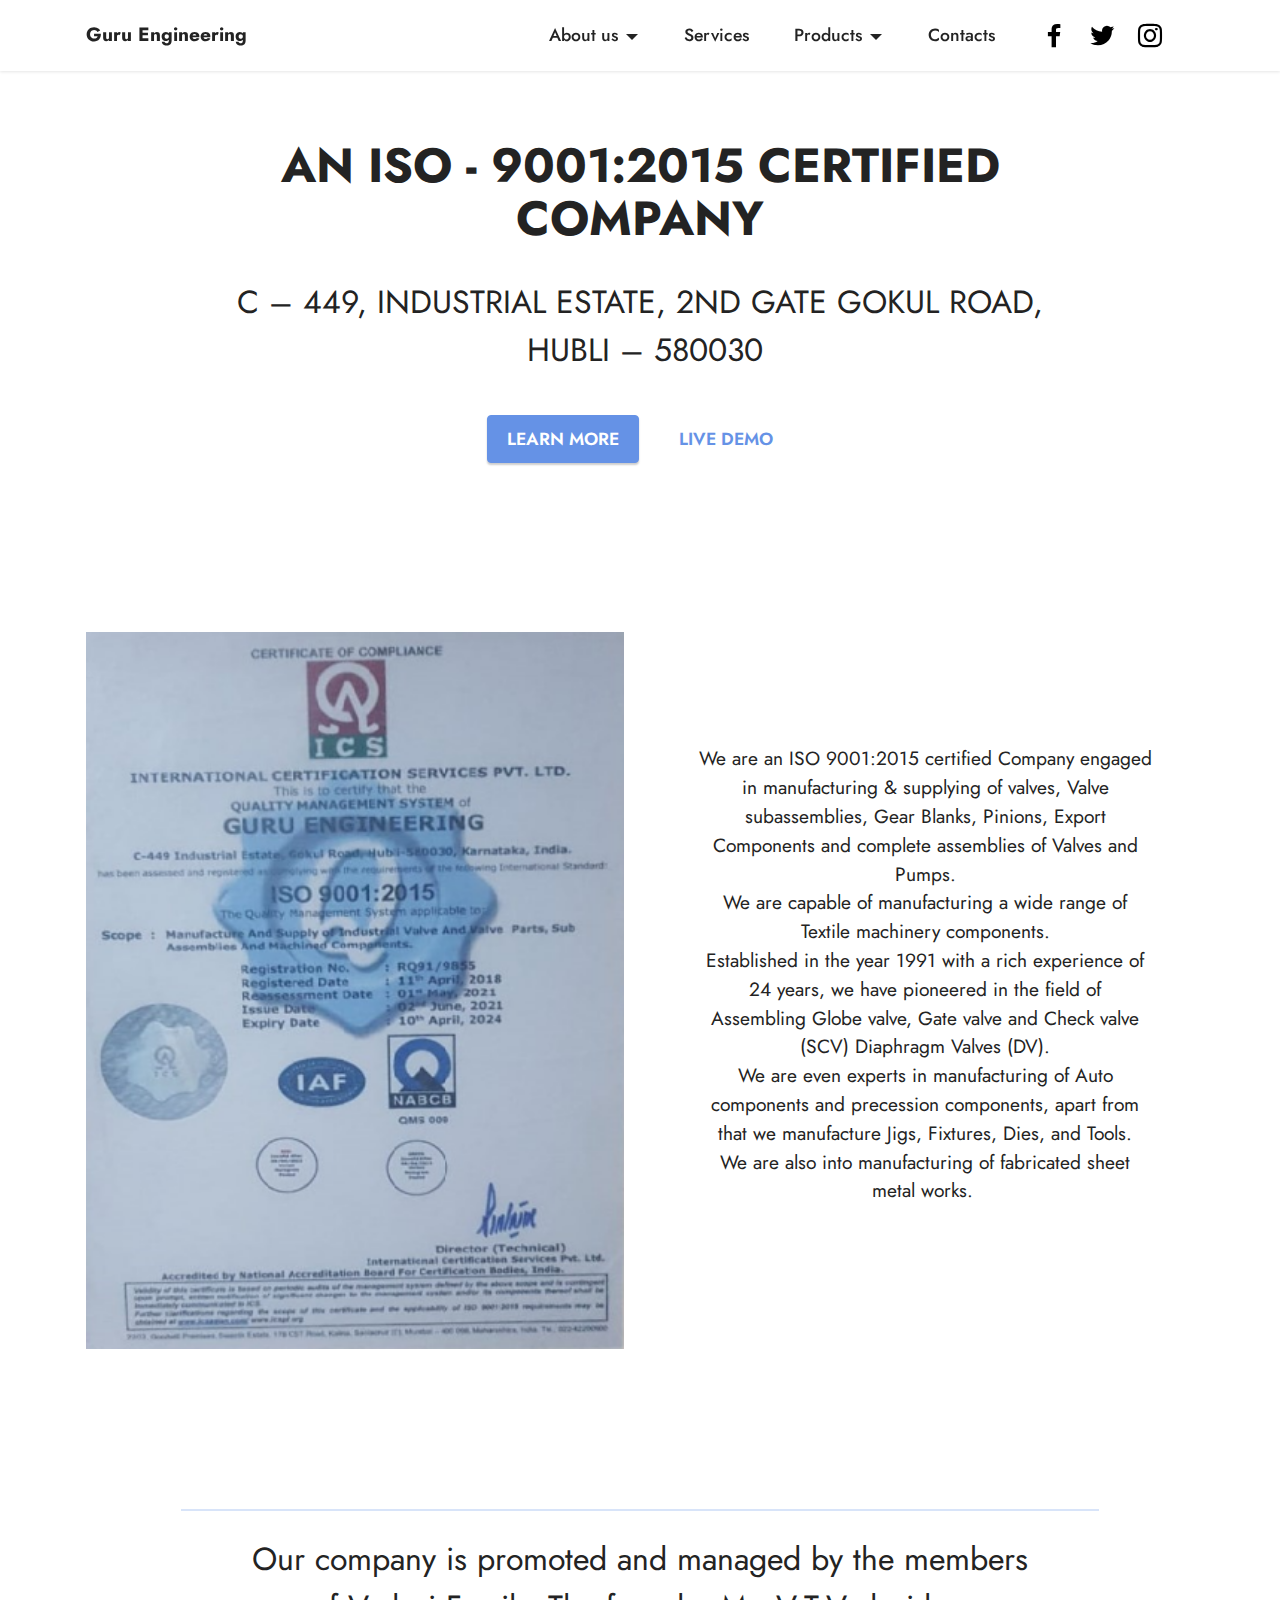
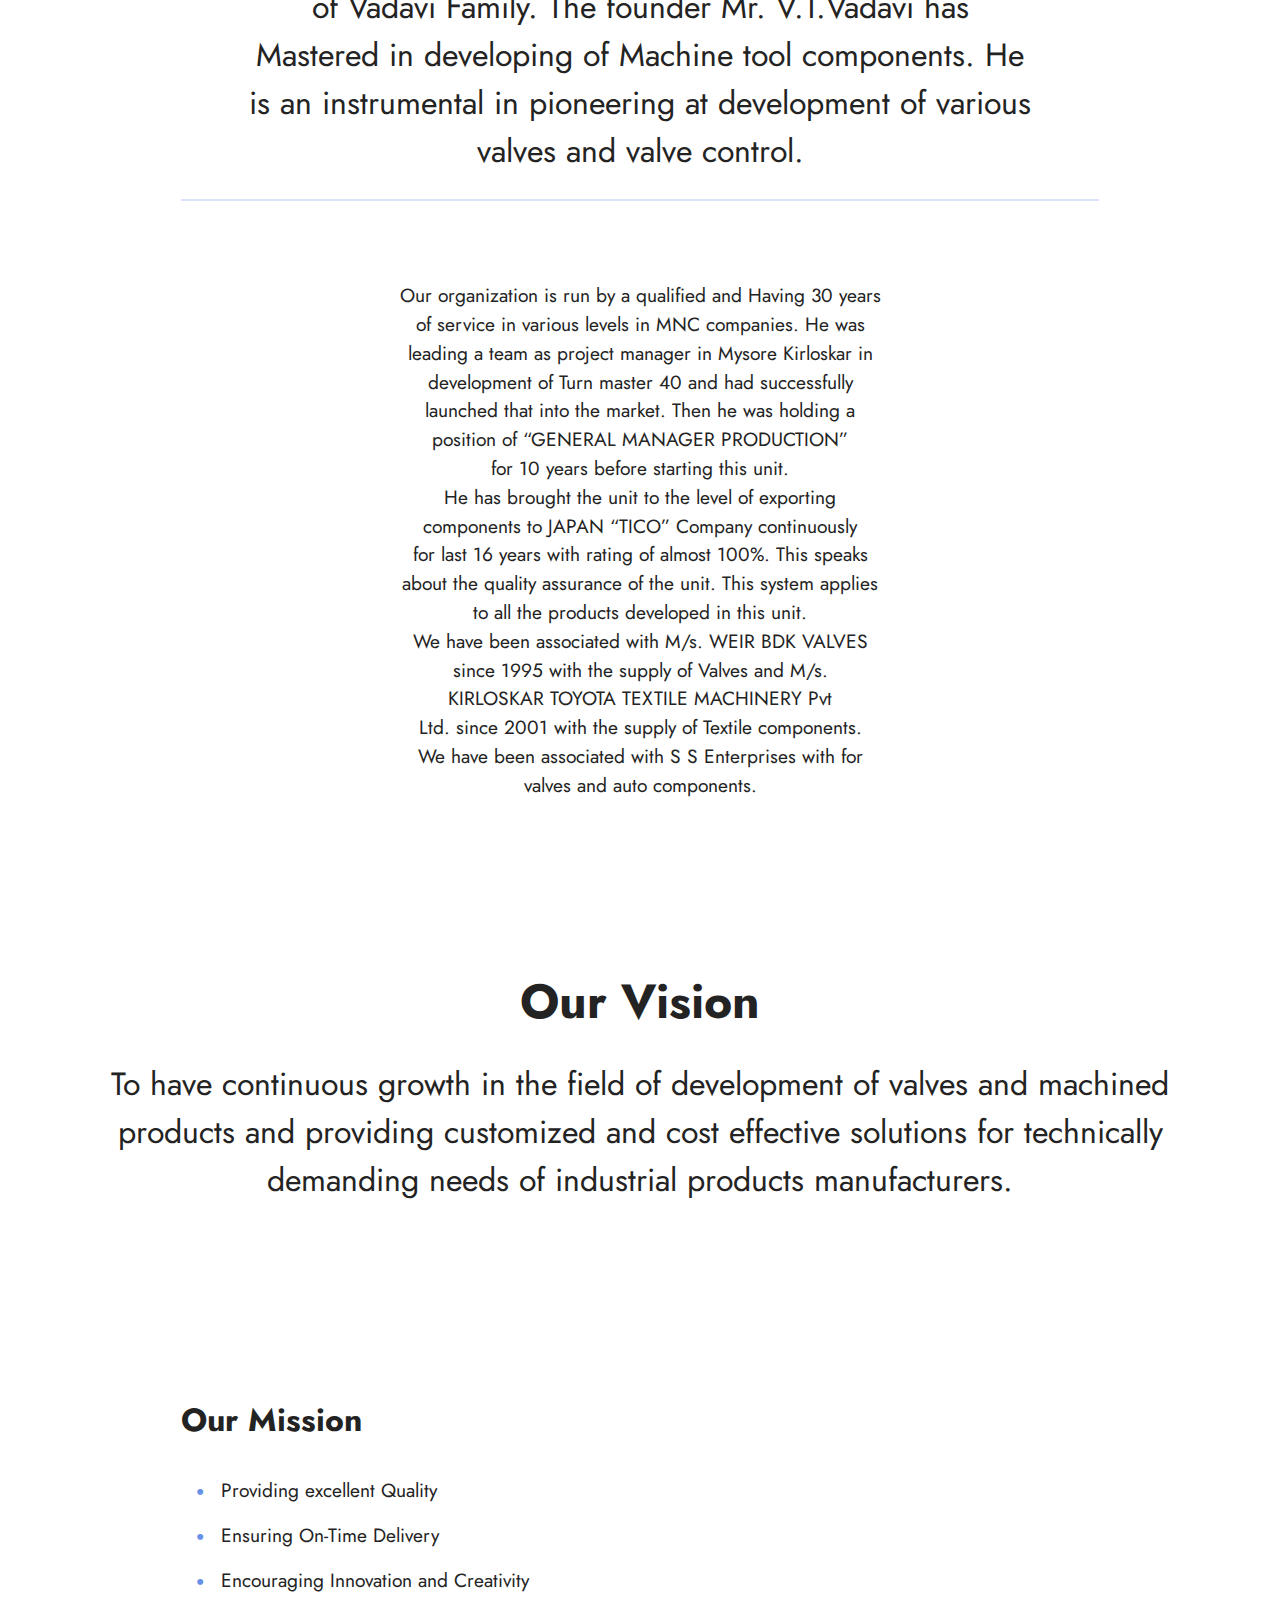
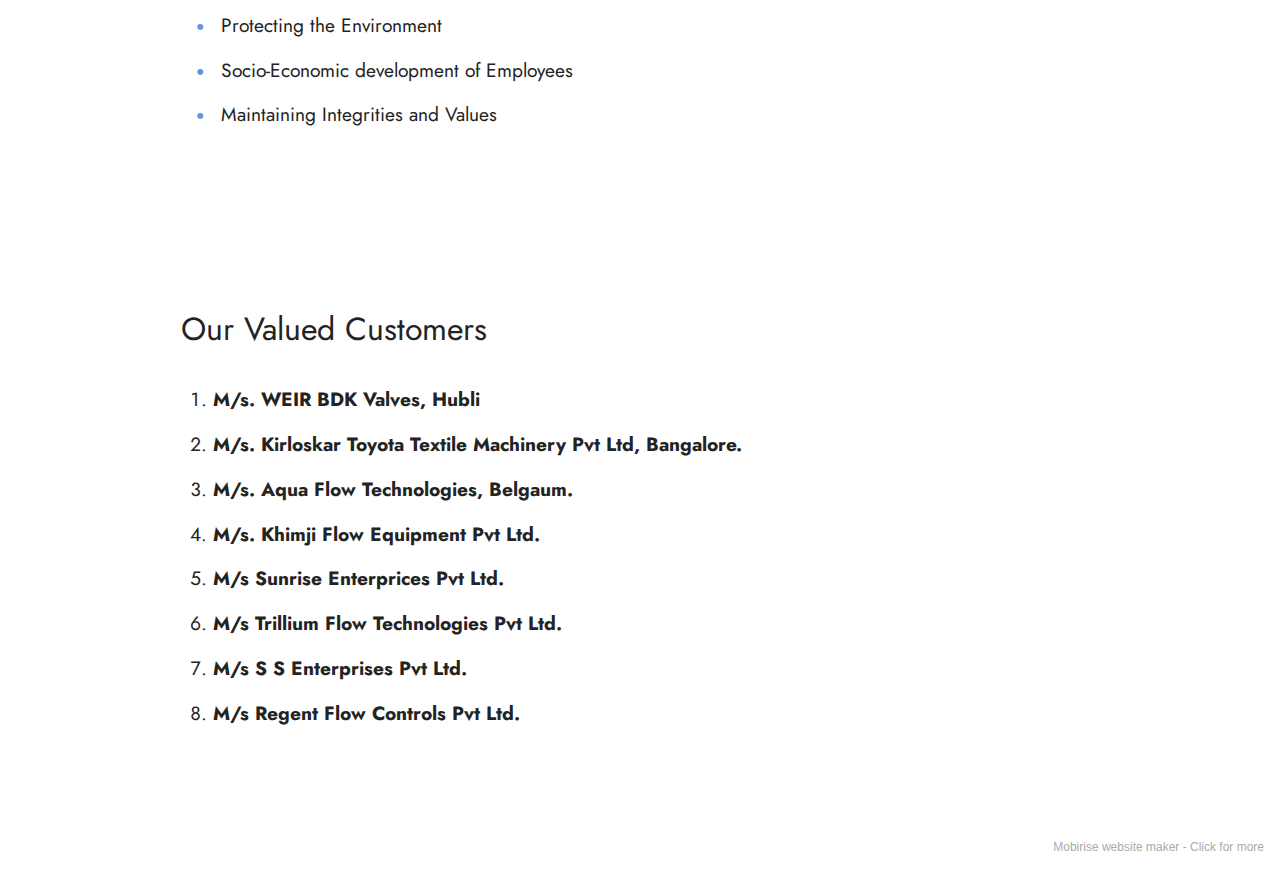
==== commit 5a23cfe1: "Add files via upload" ====
--- a/page1.html
+++ b/page1.html
@@ -33,7 +33,7 @@
         <div class="container">
             <div class="navbar-brand">
                 
-                <span class="navbar-caption-wrap"><a class="navbar-caption text-black text-primary display-7" href="index.html#top">Guru Engineering</a></span>
+                <span class="navbar-caption-wrap"><a class="navbar-caption text-black display-7" href="https://mobiri.se">Guru Engineering</a></span>
             </div>
             <button class="navbar-toggler" type="button" data-toggle="collapse" data-bs-toggle="collapse" data-target="#navbarSupportedContent" data-bs-target="#navbarSupportedContent" aria-controls="navbarNavAltMarkup" aria-expanded="false" aria-label="Toggle navigation">
                 <div class="hamburger">
@@ -51,13 +51,13 @@
                     <li class="nav-item dropdown"><a class="nav-link link text-black dropdown-toggle display-4" href="https://mobiri.se" data-toggle="dropdown-submenu" data-bs-toggle="dropdown" data-bs-auto-close="outside" aria-expanded="false">Products</a><div class="dropdown-menu" aria-labelledby="dropdown-undefined"><a class="text-black dropdown-item text-primary display-4" href="page2.html#gallery3-h">Our Product Range</a><a class="text-black dropdown-item text-primary display-4" href="page2.html#gallery3-i">Measuring Instruments</a><a class="text-black dropdown-item text-primary display-4" href="page2.html#content8-j">Specifications</a><a class="text-black dropdown-item text-primary display-4" href="page2.html#content8-j">Man Power</a><a class="text-black dropdown-item text-primary display-4" href="page2.html#gallery1-l">Machines: Production</a><a class="text-black dropdown-item text-primary display-4" href="page2.html#gallery1-l">Glimpses of our Plant</a><a class="text-black dropdown-item text-primary display-4" href="page2.html#gallery1-n">Performance Rating</a></div>
                     </li><li class="nav-item"><a class="nav-link link text-black text-primary display-4" href="page3.html#top">Contacts</a></li></ul>
                 <div class="icons-menu">
-                    <a class="iconfont-wrapper" href="https://mobiri.se" target="_blank">
+                    <a class="iconfont-wrapper" href="index.html#top" target="_blank">
                         <span class="p-2 mbr-iconfont socicon-facebook socicon"></span>
                     </a>
-                    <a class="iconfont-wrapper" href="https://mobiri.se" target="_blank">
+                    <a class="iconfont-wrapper" href="index.html#top" target="_blank">
                         <span class="p-2 mbr-iconfont socicon-twitter socicon"></span>
                     </a>
-                    <a class="iconfont-wrapper" href="https://mobiri.se" target="_blank">
+                    <a class="iconfont-wrapper" href="index.html#top" target="_blank">
                         <span class="p-2 mbr-iconfont socicon-instagram socicon"></span>
                     </a>
                     
@@ -226,7 +226,7 @@
             </div>
         </div>
     </div>
-</section><section style="background-color: #fff; font-family: -apple-system, BlinkMacSystemFont, 'Segoe UI', 'Roboto', 'Helvetica Neue', Arial, sans-serif; color:#aaa; font-size:12px; padding: 0; align-items: center; display: flex;"><a href="https://mobirise.site/x" style="flex: 1 1; height: 3rem; padding-left: 1rem;"></a><p style="flex: 0 0 auto; margin:0; padding-right:1rem;"><a href="https://mobirise.site/s" style="color:#aaa;">Page</a> was made with Mobirise website themes</p></section><script src="assets/bootstrap/js/bootstrap.bundle.min.js"></script>  <script src="assets/smoothscroll/smooth-scroll.js"></script>  <script src="assets/ytplayer/index.js"></script>  <script src="assets/dropdown/js/navbar-dropdown.js"></script>  <script src="assets/theme/js/script.js"></script>  
+</section><section style="background-color: #fff; font-family: -apple-system, BlinkMacSystemFont, 'Segoe UI', 'Roboto', 'Helvetica Neue', Arial, sans-serif; color:#aaa; font-size:12px; padding: 0; align-items: center; display: flex;"><a href="https://mobirise.site/k" style="flex: 1 1; height: 3rem; padding-left: 1rem;"></a><p style="flex: 0 0 auto; margin:0; padding-right:1rem;">Mobirise website maker - <a href="https://mobirise.site/o" style="color:#aaa;">Click for more</a></p></section><script src="assets/bootstrap/js/bootstrap.bundle.min.js"></script>  <script src="assets/smoothscroll/smooth-scroll.js"></script>  <script src="assets/ytplayer/index.js"></script>  <script src="assets/dropdown/js/navbar-dropdown.js"></script>  <script src="assets/theme/js/script.js"></script>  
   
   
 </body>
--- a/assets/mobirise/css/mbr-additional.css
+++ b/assets/mobirise/css/mbr-additional.css
@@ -1144,6 +1144,231 @@
     display: none !important;
   }
 }
+.cid-thC30kqdUd {
+  padding-top: 5rem;
+  padding-bottom: 5rem;
+  background-color: #ffffff;
+}
+.cid-thC1S0lzXG {
+  padding-top: 6rem;
+  padding-bottom: 6rem;
+  background-color: #fafafa;
+}
+.cid-thC1S0lzXG .card:not(:nth-last-child(1)) {
+  margin-bottom: 2rem;
+}
+.cid-thC1S0lzXG .card-wrapper {
+  background-color: #ffffff;
+  border-radius: 4px;
+}
+.cid-thC1S0lzXG .image-wrapper img {
+  width: 100%;
+  object-fit: cover;
+}
+.cid-thC1S0lzXG .social-row .soc-item {
+  display: inline-block;
+  text-align: center;
+  border-radius: 50%;
+  margin-right: 0.6rem;
+  margin-bottom: 1rem;
+  padding: 0.5rem;
+  border: 2px solid #6592e6;
+  transition: all 0.3s;
+}
+.cid-thC1S0lzXG .social-row .soc-item .mbr-iconfont {
+  display: flex;
+  justify-content: center;
+  align-content: center;
+  color: #6592e6;
+  font-size: 1.5rem;
+  transition: all 0.3s;
+}
+.cid-thC1S0lzXG .social-row .soc-item:hover {
+  background-color: #6592e6;
+}
+.cid-thC1S0lzXG .social-row .soc-item:hover .mbr-iconfont {
+  color: #ffffff;
+}
+@media (max-width: 767px) {
+  .cid-thC1S0lzXG .card-box {
+    padding: 1rem;
+  }
+}
+@media (min-width: 768px) {
+  .cid-thC1S0lzXG .card-box {
+    padding-right: 2rem;
+  }
+}
+@media (min-width: 992px) {
+  .cid-thC1S0lzXG .card-box {
+    padding-left: 2rem;
+    padding-right: 4rem;
+  }
+}
+.cid-thC1UgSznN {
+  padding-top: 5rem;
+  padding-bottom: 5rem;
+  background-color: #ffffff;
+}
+.cid-thC1UgSznN .image-wrapper {
+  width: 50px;
+  height: 50px;
+  border-radius: 50%;
+  margin-top: 5px;
+  margin-right: 1rem;
+  overflow: hidden;
+}
+.cid-thC1UgSznN .image-wrapper img {
+  height: 100%;
+  width: 100%;
+  object-fit: cover;
+}
+.cid-thC1W7HQbj {
+  padding-top: 5rem;
+  padding-bottom: 5rem;
+  background-color: #ffffff;
+}
+.cid-thC1W7HQbj .img-wrapper {
+  text-align: center;
+}
+.cid-thC1W7HQbj img {
+  margin: auto;
+  width: 140px;
+  padding-bottom: 2rem;
+}
+.cid-thC1W7HQbj .row {
+  align-items: flex-start;
+}
+.cid-thC1W7HQbj .card-wrapper {
+  border-radius: 4px;
+  background: #fafafa;
+}
+@media (max-width: 992px) {
+  .cid-thC1W7HQbj .card-wrapper {
+    margin-bottom: 2rem;
+  }
+}
+@media (min-width: 768px) {
+  .cid-thC1W7HQbj .card-wrapper {
+    padding: 2rem;
+  }
+}
+@media (max-width: 767px) {
+  .cid-thC1W7HQbj .card-wrapper {
+    padding: 1rem;
+  }
+}
+.cid-thC1Y2ykf9 {
+  padding-top: 6rem;
+  padding-bottom: 6rem;
+  background-color: #ffffff;
+}
+.cid-thC1Y2ykf9 .embla__slide {
+  display: flex;
+  justify-content: center;
+  position: relative;
+  min-width: 570px;
+  max-width: 570px;
+}
+@media (max-width: 768px) {
+  .cid-thC1Y2ykf9 .embla__slide {
+    min-width: 70%;
+    max-width: initial;
+    margin-left: 1rem !important;
+    margin-right: 1rem !important;
+  }
+}
+.cid-thC1Y2ykf9 .embla__button--next,
+.cid-thC1Y2ykf9 .embla__button--prev {
+  display: flex;
+}
+.cid-thC1Y2ykf9 .embla__button {
+  top: 50%;
+  width: 60px;
+  height: 60px;
+  margin-top: -1.5rem;
+  font-size: 22px;
+  background-color: rgba(0, 0, 0, 0.5);
+  color: #fff;
+  border: 2px solid #fff;
+  border-radius: 50%;
+  transition: all 0.3s;
+  position: absolute;
+  display: flex;
+  justify-content: center;
+  align-items: center;
+}
+@media (max-width: 768px) {
+  .cid-thC1Y2ykf9 .embla__button {
+    display: none;
+  }
+}
+.cid-thC1Y2ykf9 .embla__button:disabled {
+  cursor: default;
+  display: none;
+}
+.cid-thC1Y2ykf9 .embla__button:hover {
+  background: #000;
+  color: rgba(255, 255, 255, 0.5);
+}
+.cid-thC1Y2ykf9 .embla__button.embla__button--prev {
+  left: 0;
+  margin-left: 2.5rem;
+}
+.cid-thC1Y2ykf9 .embla__button.embla__button--next {
+  right: 0;
+  margin-right: 2.5rem;
+}
+@media (max-width: 768px) {
+  .cid-thC1Y2ykf9 .embla__button {
+    top: auto;
+  }
+}
+.cid-thC1Y2ykf9 .user_image {
+  width: 200px;
+  height: 200px;
+  margin-bottom: 1.6rem;
+  overflow: hidden;
+  border-radius: 50%;
+  margin: 0 auto 2rem auto;
+}
+.cid-thC1Y2ykf9 .user_image .item-wrapper {
+  width: 200px;
+  height: 200px;
+}
+.cid-thC1Y2ykf9 .user_image img {
+  width: 100%;
+  min-width: 100%;
+  min-height: 100%;
+  object-fit: cover;
+}
+@media (max-width: 230px) {
+  .cid-thC1Y2ykf9 .user_image {
+    width: 100%;
+    height: auto;
+  }
+}
+.cid-thC1Y2ykf9 .embla {
+  position: relative;
+  width: 100%;
+}
+.cid-thC1Y2ykf9 .embla__viewport {
+  overflow: hidden;
+  width: 100%;
+}
+.cid-thC1Y2ykf9 .embla__viewport.is-draggable {
+  cursor: grab;
+}
+.cid-thC1Y2ykf9 .embla__viewport.is-dragging {
+  cursor: grabbing;
+}
+.cid-thC1Y2ykf9 .embla__container {
+  display: flex;
+  user-select: none;
+  -webkit-touch-callout: none;
+  -khtml-user-select: none;
+  -webkit-tap-highlight-color: transparent;
+}
 .cid-thBxCNHMtI {
   z-index: 1000;
   width: 100%;
--- a/assets/mobirise/css/mbr-additional.css
+++ b/assets/mobirise/css/mbr-additional.css
@@ -1144,6 +1144,231 @@
     display: none !important;
   }
 }
+.cid-thC30kqdUd {
+  padding-top: 5rem;
+  padding-bottom: 5rem;
+  background-color: #ffffff;
+}
+.cid-thC1S0lzXG {
+  padding-top: 6rem;
+  padding-bottom: 6rem;
+  background-color: #fafafa;
+}
+.cid-thC1S0lzXG .card:not(:nth-last-child(1)) {
+  margin-bottom: 2rem;
+}
+.cid-thC1S0lzXG .card-wrapper {
+  background-color: #ffffff;
+  border-radius: 4px;
+}
+.cid-thC1S0lzXG .image-wrapper img {
+  width: 100%;
+  object-fit: cover;
+}
+.cid-thC1S0lzXG .social-row .soc-item {
+  display: inline-block;
+  text-align: center;
+  border-radius: 50%;
+  margin-right: 0.6rem;
+  margin-bottom: 1rem;
+  padding: 0.5rem;
+  border: 2px solid #6592e6;
+  transition: all 0.3s;
+}
+.cid-thC1S0lzXG .social-row .soc-item .mbr-iconfont {
+  display: flex;
+  justify-content: center;
+  align-content: center;
+  color: #6592e6;
+  font-size: 1.5rem;
+  transition: all 0.3s;
+}
+.cid-thC1S0lzXG .social-row .soc-item:hover {
+  background-color: #6592e6;
+}
+.cid-thC1S0lzXG .social-row .soc-item:hover .mbr-iconfont {
+  color: #ffffff;
+}
+@media (max-width: 767px) {
+  .cid-thC1S0lzXG .card-box {
+    padding: 1rem;
+  }
+}
+@media (min-width: 768px) {
+  .cid-thC1S0lzXG .card-box {
+    padding-right: 2rem;
+  }
+}
+@media (min-width: 992px) {
+  .cid-thC1S0lzXG .card-box {
+    padding-left: 2rem;
+    padding-right: 4rem;
+  }
+}
+.cid-thC1UgSznN {
+  padding-top: 5rem;
+  padding-bottom: 5rem;
+  background-color: #ffffff;
+}
+.cid-thC1UgSznN .image-wrapper {
+  width: 50px;
+  height: 50px;
+  border-radius: 50%;
+  margin-top: 5px;
+  margin-right: 1rem;
+  overflow: hidden;
+}
+.cid-thC1UgSznN .image-wrapper img {
+  height: 100%;
+  width: 100%;
+  object-fit: cover;
+}
+.cid-thC1W7HQbj {
+  padding-top: 5rem;
+  padding-bottom: 5rem;
+  background-color: #ffffff;
+}
+.cid-thC1W7HQbj .img-wrapper {
+  text-align: center;
+}
+.cid-thC1W7HQbj img {
+  margin: auto;
+  width: 140px;
+  padding-bottom: 2rem;
+}
+.cid-thC1W7HQbj .row {
+  align-items: flex-start;
+}
+.cid-thC1W7HQbj .card-wrapper {
+  border-radius: 4px;
+  background: #fafafa;
+}
+@media (max-width: 992px) {
+  .cid-thC1W7HQbj .card-wrapper {
+    margin-bottom: 2rem;
+  }
+}
+@media (min-width: 768px) {
+  .cid-thC1W7HQbj .card-wrapper {
+    padding: 2rem;
+  }
+}
+@media (max-width: 767px) {
+  .cid-thC1W7HQbj .card-wrapper {
+    padding: 1rem;
+  }
+}
+.cid-thC1Y2ykf9 {
+  padding-top: 6rem;
+  padding-bottom: 6rem;
+  background-color: #ffffff;
+}
+.cid-thC1Y2ykf9 .embla__slide {
+  display: flex;
+  justify-content: center;
+  position: relative;
+  min-width: 570px;
+  max-width: 570px;
+}
+@media (max-width: 768px) {
+  .cid-thC1Y2ykf9 .embla__slide {
+    min-width: 70%;
+    max-width: initial;
+    margin-left: 1rem !important;
+    margin-right: 1rem !important;
+  }
+}
+.cid-thC1Y2ykf9 .embla__button--next,
+.cid-thC1Y2ykf9 .embla__button--prev {
+  display: flex;
+}
+.cid-thC1Y2ykf9 .embla__button {
+  top: 50%;
+  width: 60px;
+  height: 60px;
+  margin-top: -1.5rem;
+  font-size: 22px;
+  background-color: rgba(0, 0, 0, 0.5);
+  color: #fff;
+  border: 2px solid #fff;
+  border-radius: 50%;
+  transition: all 0.3s;
+  position: absolute;
+  display: flex;
+  justify-content: center;
+  align-items: center;
+}
+@media (max-width: 768px) {
+  .cid-thC1Y2ykf9 .embla__button {
+    display: none;
+  }
+}
+.cid-thC1Y2ykf9 .embla__button:disabled {
+  cursor: default;
+  display: none;
+}
+.cid-thC1Y2ykf9 .embla__button:hover {
+  background: #000;
+  color: rgba(255, 255, 255, 0.5);
+}
+.cid-thC1Y2ykf9 .embla__button.embla__button--prev {
+  left: 0;
+  margin-left: 2.5rem;
+}
+.cid-thC1Y2ykf9 .embla__button.embla__button--next {
+  right: 0;
+  margin-right: 2.5rem;
+}
+@media (max-width: 768px) {
+  .cid-thC1Y2ykf9 .embla__button {
+    top: auto;
+  }
+}
+.cid-thC1Y2ykf9 .user_image {
+  width: 200px;
+  height: 200px;
+  margin-bottom: 1.6rem;
+  overflow: hidden;
+  border-radius: 50%;
+  margin: 0 auto 2rem auto;
+}
+.cid-thC1Y2ykf9 .user_image .item-wrapper {
+  width: 200px;
+  height: 200px;
+}
+.cid-thC1Y2ykf9 .user_image img {
+  width: 100%;
+  min-width: 100%;
+  min-height: 100%;
+  object-fit: cover;
+}
+@media (max-width: 230px) {
+  .cid-thC1Y2ykf9 .user_image {
+    width: 100%;
+    height: auto;
+  }
+}
+.cid-thC1Y2ykf9 .embla {
+  position: relative;
+  width: 100%;
+}
+.cid-thC1Y2ykf9 .embla__viewport {
+  overflow: hidden;
+  width: 100%;
+}
+.cid-thC1Y2ykf9 .embla__viewport.is-draggable {
+  cursor: grab;
+}
+.cid-thC1Y2ykf9 .embla__viewport.is-dragging {
+  cursor: grabbing;
+}
+.cid-thC1Y2ykf9 .embla__container {
+  display: flex;
+  user-select: none;
+  -webkit-touch-callout: none;
+  -khtml-user-select: none;
+  -webkit-tap-highlight-color: transparent;
+}
 .cid-thBxCNHMtI {
   z-index: 1000;
   width: 100%;
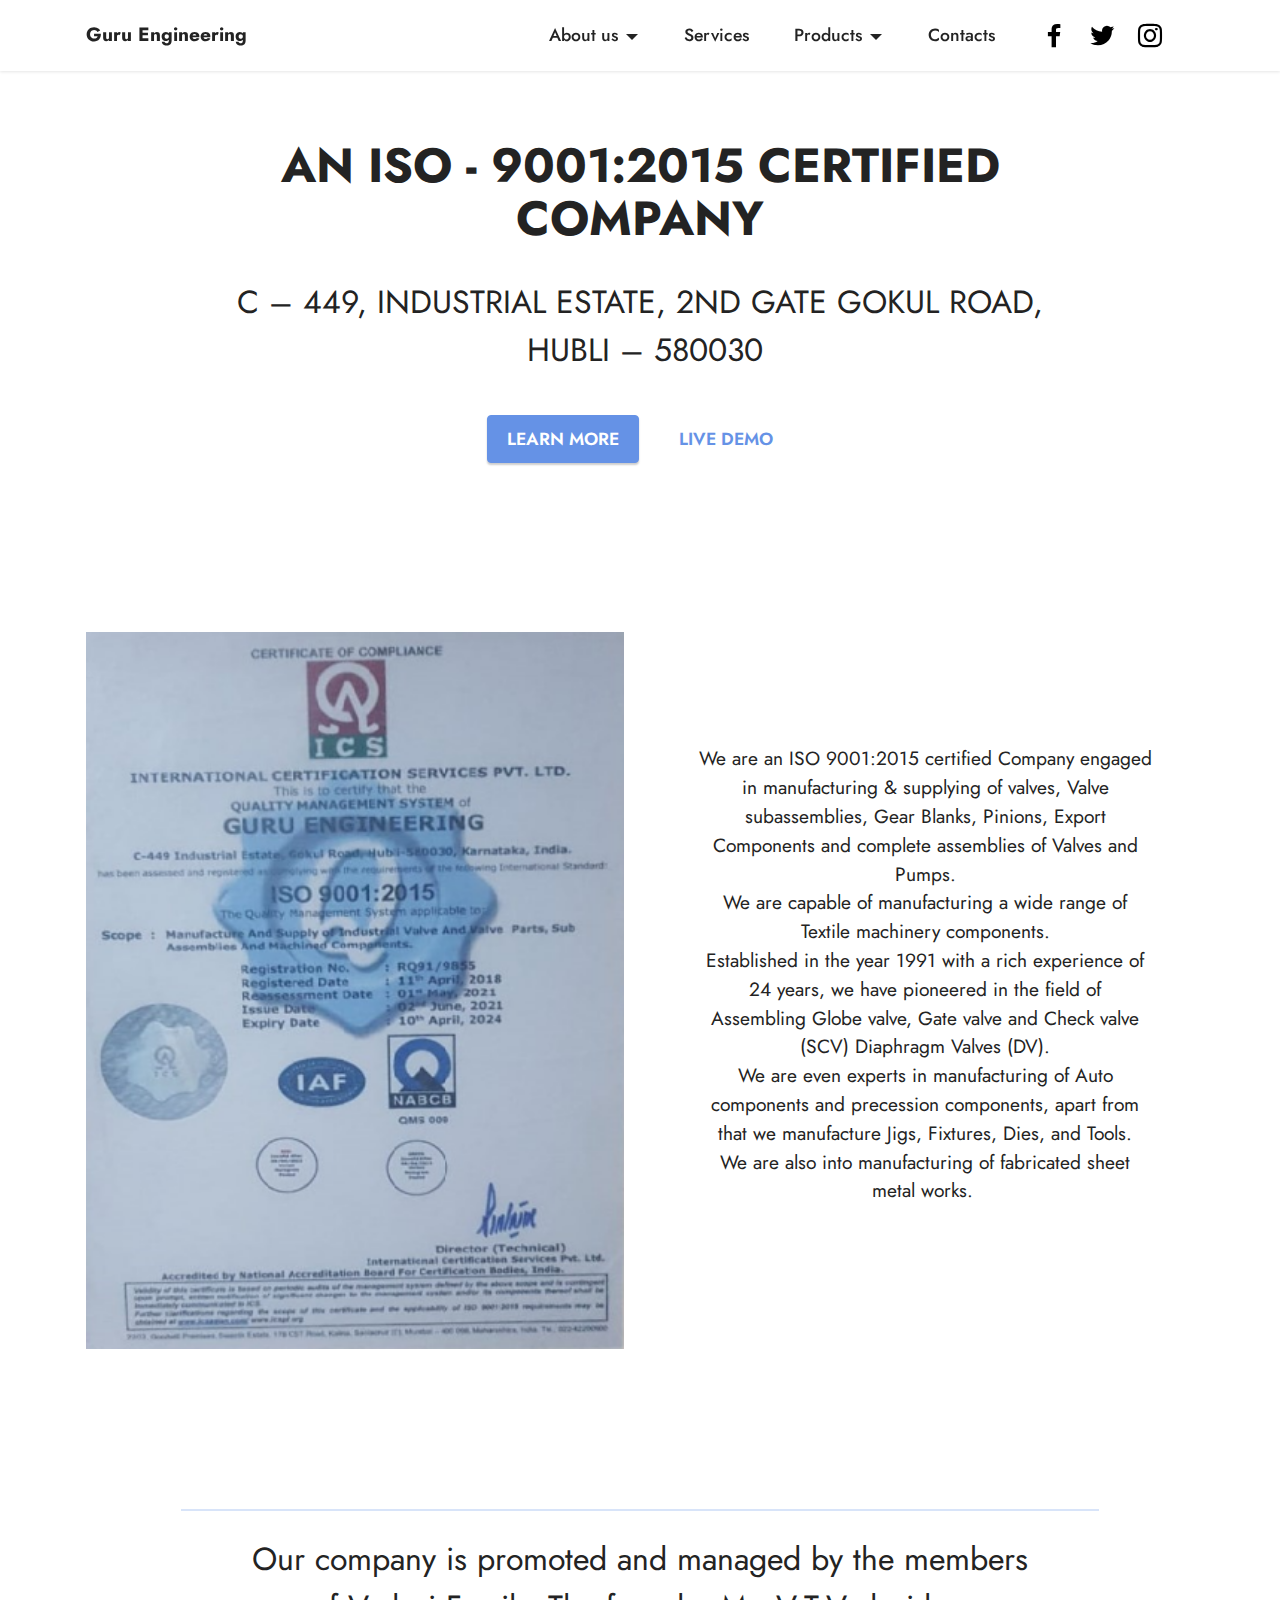
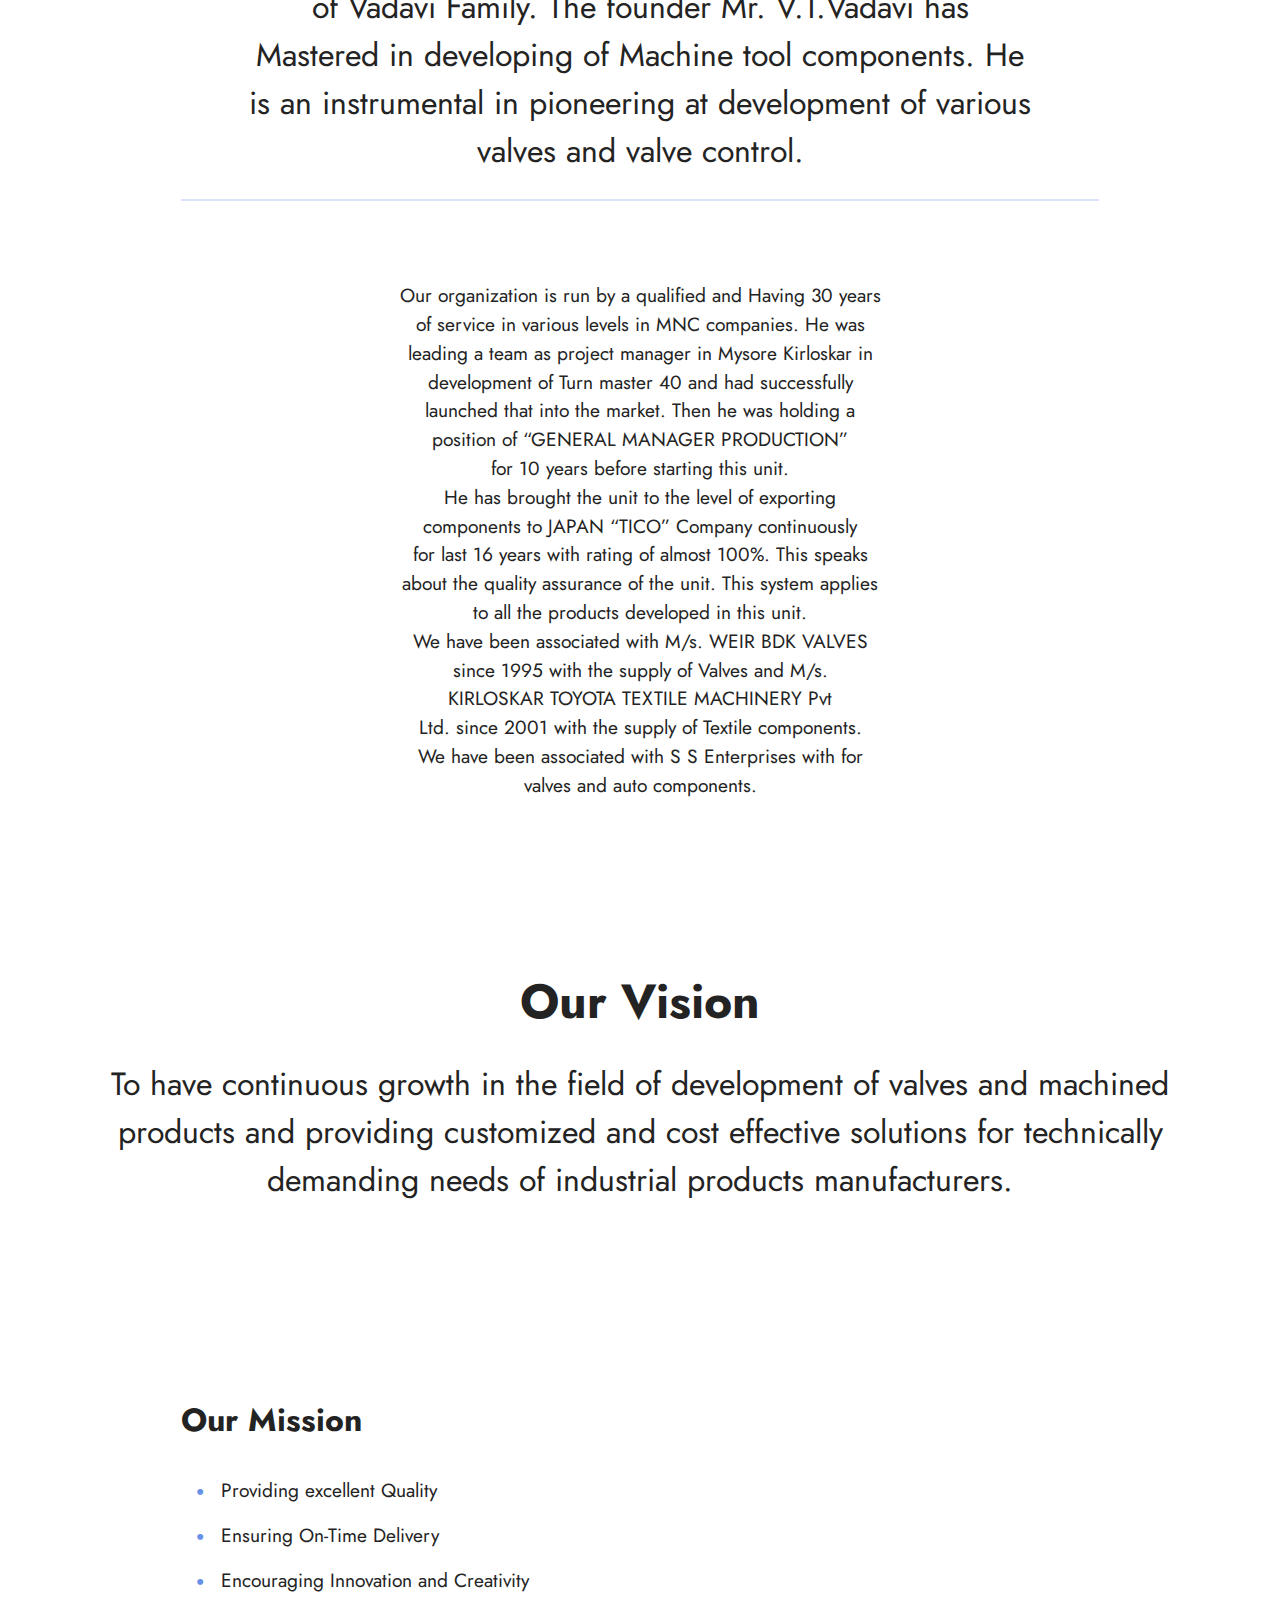
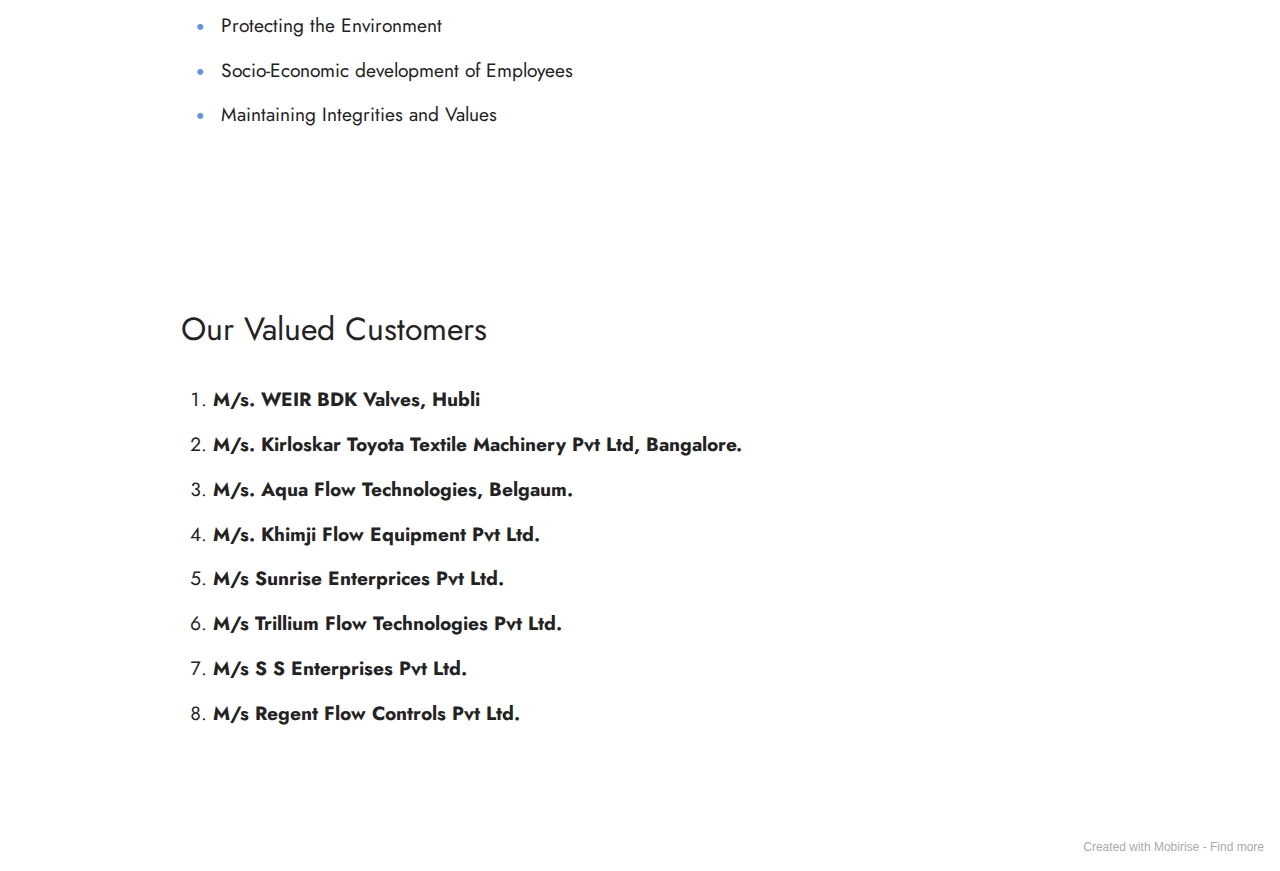
==== commit 9e34083d: "Add files via upload" ====
--- a/page1.html
+++ b/page1.html
@@ -46,7 +46,7 @@
             <div class="collapse navbar-collapse" id="navbarSupportedContent">
                 <ul class="navbar-nav nav-dropdown nav-right" data-app-modern-menu="true"><li class="nav-item dropdown"><a class="nav-link link text-black dropdown-toggle display-4" href="https://mobiri.se" data-toggle="dropdown-submenu" data-bs-toggle="dropdown" data-bs-auto-close="outside" aria-expanded="false">
                             About us</a><div class="dropdown-menu" aria-labelledby="dropdown-undefined"><a class="text-black dropdown-item text-primary display-4" href="page1.html#content4-4">About Company</a><a class="text-black dropdown-item text-primary display-4" href="page1.html#testimonials1-5">Certificate</a><a class="text-black dropdown-item text-primary display-4" href="page1.html#content6-7">History</a><a class="text-black dropdown-item text-primary display-4" href="page1.html#content8-a">Our Mission</a><a class="text-black dropdown-item text-primary display-4" href="page1.html#content5-8">Our Vision</a><a class="text-black dropdown-item text-primary display-4" href="page1.html#content9-b">Our Valued Customers<br></a></div></li>
-                    <li class="nav-item"><a class="nav-link link text-black display-4" href="https://mobiri.se">
+                    <li class="nav-item"><a class="nav-link link text-black text-primary display-4" href="index.html#top">
                             Services</a></li>
                     <li class="nav-item dropdown"><a class="nav-link link text-black dropdown-toggle display-4" href="https://mobiri.se" data-toggle="dropdown-submenu" data-bs-toggle="dropdown" data-bs-auto-close="outside" aria-expanded="false">Products</a><div class="dropdown-menu" aria-labelledby="dropdown-undefined"><a class="text-black dropdown-item text-primary display-4" href="page2.html#gallery3-h">Our Product Range</a><a class="text-black dropdown-item text-primary display-4" href="page2.html#gallery3-i">Measuring Instruments</a><a class="text-black dropdown-item text-primary display-4" href="page2.html#content8-j">Specifications</a><a class="text-black dropdown-item text-primary display-4" href="page2.html#content8-j">Man Power</a><a class="text-black dropdown-item text-primary display-4" href="page2.html#gallery1-l">Machines: Production</a><a class="text-black dropdown-item text-primary display-4" href="page2.html#gallery1-l">Glimpses of our Plant</a><a class="text-black dropdown-item text-primary display-4" href="page2.html#gallery1-n">Performance Rating</a></div>
                     </li><li class="nav-item"><a class="nav-link link text-black text-primary display-4" href="page3.html#top">Contacts</a></li></ul>
@@ -226,7 +226,7 @@
             </div>
         </div>
     </div>
-</section><section style="background-color: #fff; font-family: -apple-system, BlinkMacSystemFont, 'Segoe UI', 'Roboto', 'Helvetica Neue', Arial, sans-serif; color:#aaa; font-size:12px; padding: 0; align-items: center; display: flex;"><a href="https://mobirise.site/k" style="flex: 1 1; height: 3rem; padding-left: 1rem;"></a><p style="flex: 0 0 auto; margin:0; padding-right:1rem;">Mobirise website maker - <a href="https://mobirise.site/o" style="color:#aaa;">Click for more</a></p></section><script src="assets/bootstrap/js/bootstrap.bundle.min.js"></script>  <script src="assets/smoothscroll/smooth-scroll.js"></script>  <script src="assets/ytplayer/index.js"></script>  <script src="assets/dropdown/js/navbar-dropdown.js"></script>  <script src="assets/theme/js/script.js"></script>  
+</section><section style="background-color: #fff; font-family: -apple-system, BlinkMacSystemFont, 'Segoe UI', 'Roboto', 'Helvetica Neue', Arial, sans-serif; color:#aaa; font-size:12px; padding: 0; align-items: center; display: flex;"><a href="https://mobirise.site/b" style="flex: 1 1; height: 3rem; padding-left: 1rem;"></a><p style="flex: 0 0 auto; margin:0; padding-right:1rem;">Created with Mobirise - <a href="https://mobirise.site/k" style="color:#aaa;">Find more</a></p></section><script src="assets/bootstrap/js/bootstrap.bundle.min.js"></script>  <script src="assets/smoothscroll/smooth-scroll.js"></script>  <script src="assets/ytplayer/index.js"></script>  <script src="assets/dropdown/js/navbar-dropdown.js"></script>  <script src="assets/theme/js/script.js"></script>  
   
   
 </body>
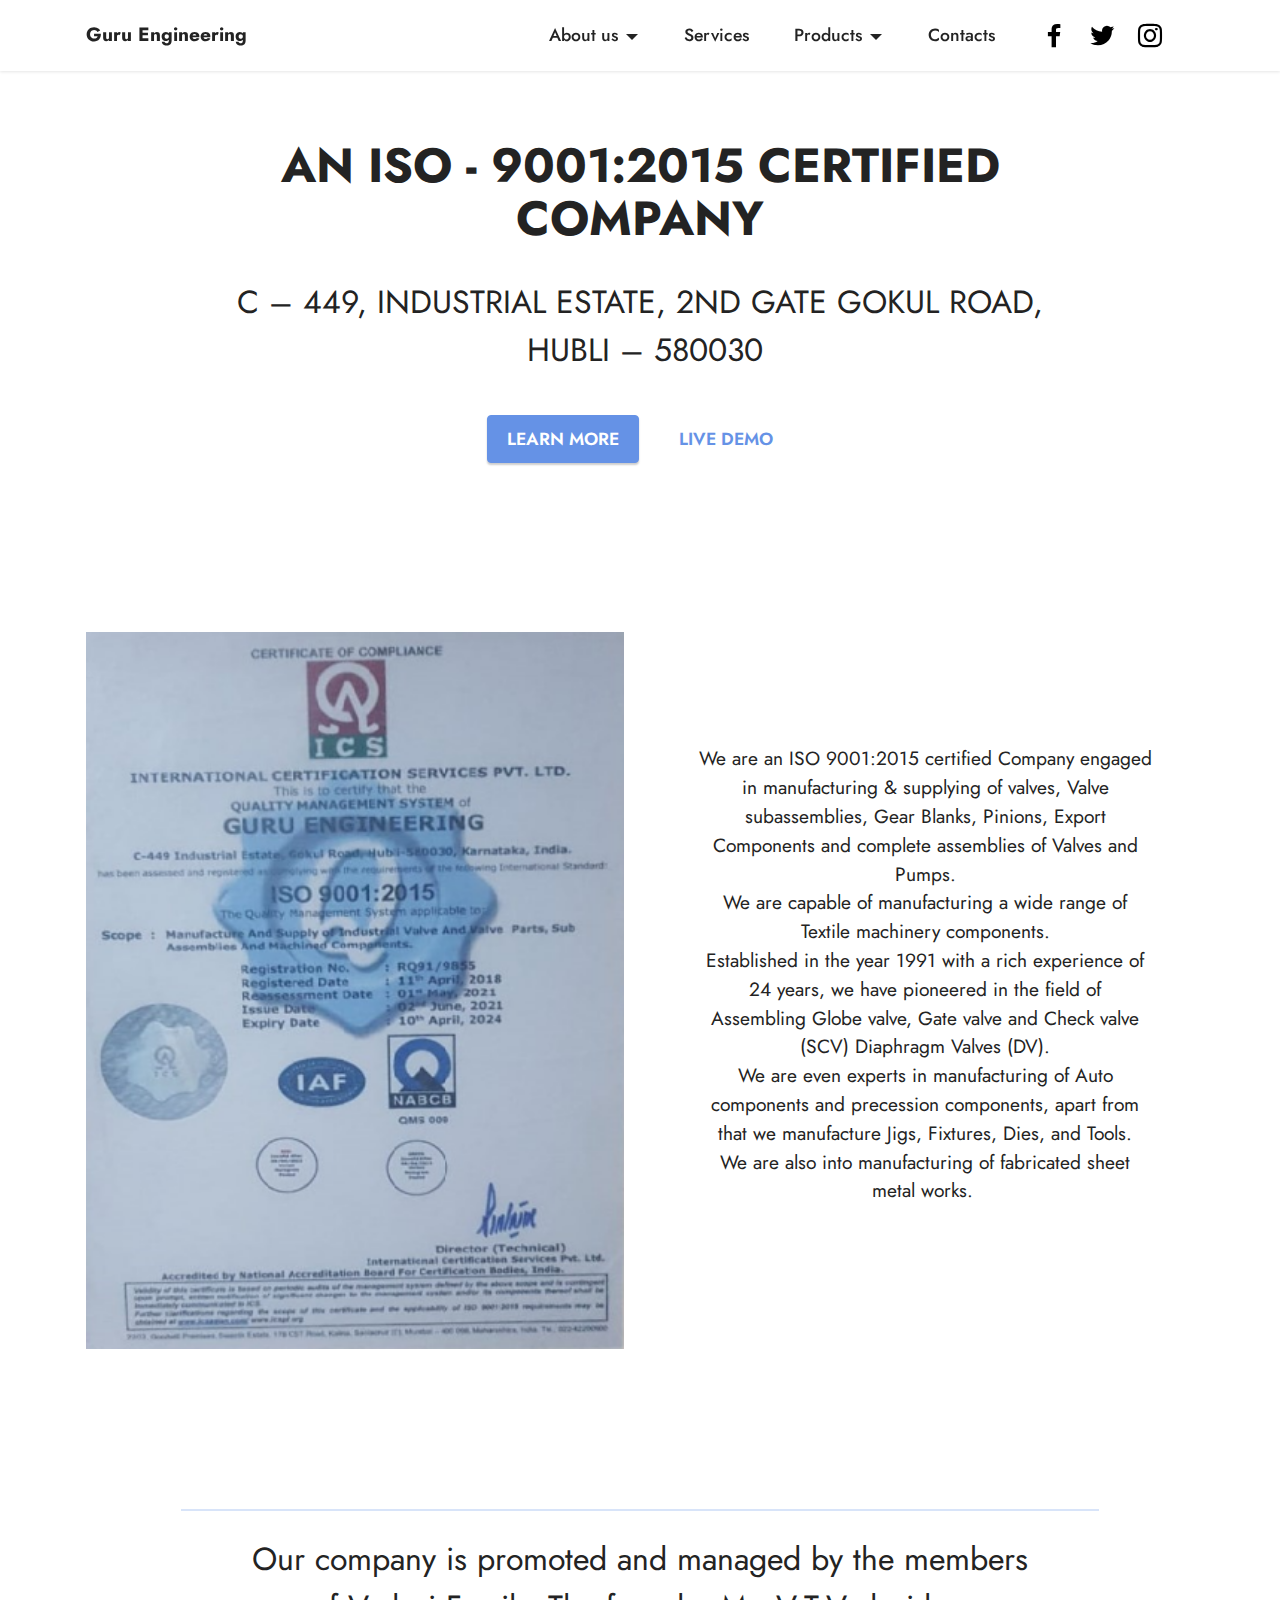
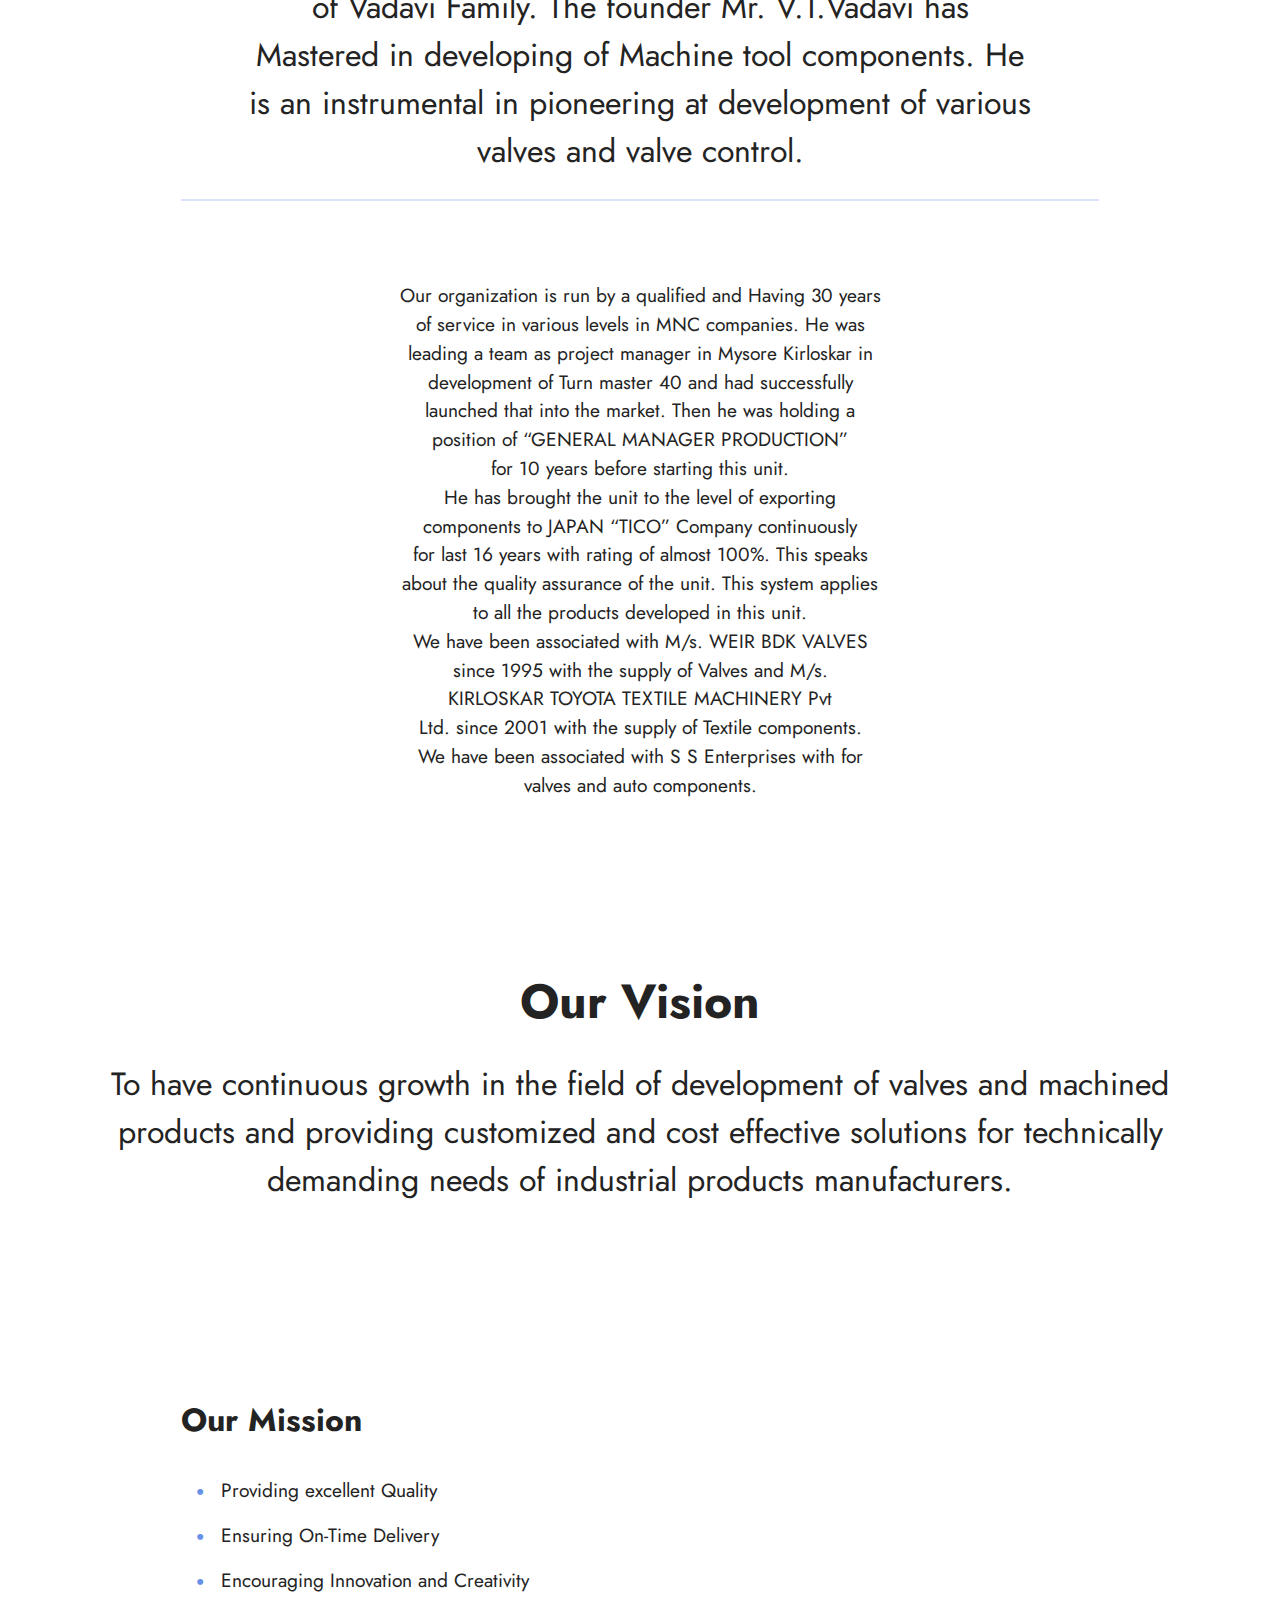
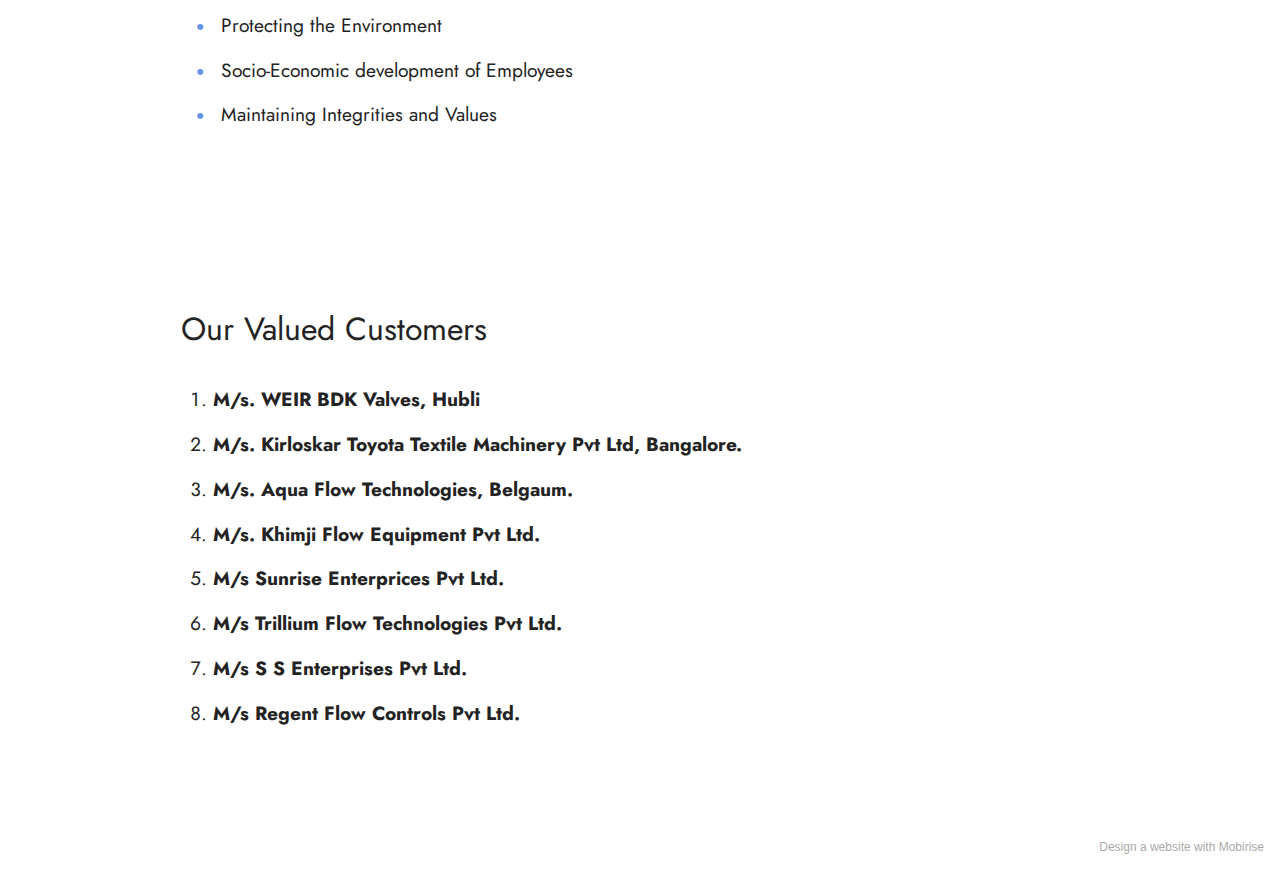
==== commit 7ff1d269: "Add files via upload" ====
--- a/page1.html
+++ b/page1.html
@@ -33,7 +33,7 @@
         <div class="container">
             <div class="navbar-brand">
                 
-                <span class="navbar-caption-wrap"><a class="navbar-caption text-black display-7" href="https://mobiri.se">Guru Engineering</a></span>
+                <span class="navbar-caption-wrap"><a class="navbar-caption text-black text-primary display-7" href="index.html#top">Guru Engineering</a></span>
             </div>
             <button class="navbar-toggler" type="button" data-toggle="collapse" data-bs-toggle="collapse" data-target="#navbarSupportedContent" data-bs-target="#navbarSupportedContent" aria-controls="navbarNavAltMarkup" aria-expanded="false" aria-label="Toggle navigation">
                 <div class="hamburger">
@@ -48,7 +48,7 @@
                             About us</a><div class="dropdown-menu" aria-labelledby="dropdown-undefined"><a class="text-black dropdown-item text-primary display-4" href="page1.html#content4-4">About Company</a><a class="text-black dropdown-item text-primary display-4" href="page1.html#testimonials1-5">Certificate</a><a class="text-black dropdown-item text-primary display-4" href="page1.html#content6-7">History</a><a class="text-black dropdown-item text-primary display-4" href="page1.html#content8-a">Our Mission</a><a class="text-black dropdown-item text-primary display-4" href="page1.html#content5-8">Our Vision</a><a class="text-black dropdown-item text-primary display-4" href="page1.html#content9-b">Our Valued Customers<br></a></div></li>
                     <li class="nav-item"><a class="nav-link link text-black text-primary display-4" href="index.html#top">
                             Services</a></li>
-                    <li class="nav-item dropdown"><a class="nav-link link text-black dropdown-toggle display-4" href="https://mobiri.se" data-toggle="dropdown-submenu" data-bs-toggle="dropdown" data-bs-auto-close="outside" aria-expanded="false">Products</a><div class="dropdown-menu" aria-labelledby="dropdown-undefined"><a class="text-black dropdown-item text-primary display-4" href="page2.html#gallery3-h">Our Product Range</a><a class="text-black dropdown-item text-primary display-4" href="page2.html#gallery3-i">Measuring Instruments</a><a class="text-black dropdown-item text-primary display-4" href="page2.html#content8-j">Specifications</a><a class="text-black dropdown-item text-primary display-4" href="page2.html#content8-j">Man Power</a><a class="text-black dropdown-item text-primary display-4" href="page2.html#gallery1-l">Machines: Production</a><a class="text-black dropdown-item text-primary display-4" href="page2.html#gallery1-l">Glimpses of our Plant</a><a class="text-black dropdown-item text-primary display-4" href="page2.html#gallery1-n">Performance Rating</a></div>
+                    <li class="nav-item dropdown"><a class="nav-link link text-black dropdown-toggle show display-4" href="https://mobiri.se" data-toggle="dropdown-submenu" data-bs-toggle="dropdown" data-bs-auto-close="outside" aria-expanded="false">Products</a><div class="dropdown-menu show" aria-labelledby="dropdown-undefined" data-bs-popper="none"><a class="text-black dropdown-item text-primary display-4" href="page2.html#gallery3-h">Our Product Range</a><a class="text-black dropdown-item text-primary display-4" href="page2.html#gallery3-i">Measuring Instruments</a><a class="text-black dropdown-item text-primary display-4" href="page2.html#content8-j">Specifications</a><a class="text-black dropdown-item text-primary display-4" href="page2.html#content8-j">Man Power</a><a class="text-black dropdown-item text-primary display-4" href="page2.html#gallery1-l">Machines: Production</a><a class="text-black dropdown-item text-primary display-4" href="page2.html#gallery1-l">Glimpses of our Plant</a><a class="text-black dropdown-item text-primary display-4" href="page2.html#gallery1-n">Performance Rating</a></div>
                     </li><li class="nav-item"><a class="nav-link link text-black text-primary display-4" href="page3.html#top">Contacts</a></li></ul>
                 <div class="icons-menu">
                     <a class="iconfont-wrapper" href="index.html#top" target="_blank">
@@ -226,7 +226,7 @@
             </div>
         </div>
     </div>
-</section><section style="background-color: #fff; font-family: -apple-system, BlinkMacSystemFont, 'Segoe UI', 'Roboto', 'Helvetica Neue', Arial, sans-serif; color:#aaa; font-size:12px; padding: 0; align-items: center; display: flex;"><a href="https://mobirise.site/b" style="flex: 1 1; height: 3rem; padding-left: 1rem;"></a><p style="flex: 0 0 auto; margin:0; padding-right:1rem;">Created with Mobirise - <a href="https://mobirise.site/k" style="color:#aaa;">Find more</a></p></section><script src="assets/bootstrap/js/bootstrap.bundle.min.js"></script>  <script src="assets/smoothscroll/smooth-scroll.js"></script>  <script src="assets/ytplayer/index.js"></script>  <script src="assets/dropdown/js/navbar-dropdown.js"></script>  <script src="assets/theme/js/script.js"></script>  
+</section><section style="background-color: #fff; font-family: -apple-system, BlinkMacSystemFont, 'Segoe UI', 'Roboto', 'Helvetica Neue', Arial, sans-serif; color:#aaa; font-size:12px; padding: 0; align-items: center; display: flex;"><a href="https://mobirise.site/v" style="flex: 1 1; height: 3rem; padding-left: 1rem;"></a><p style="flex: 0 0 auto; margin:0; padding-right:1rem;">Design a website with <a href="https://mobirise.site/z" style="color:#aaa;">Mobirise</a></p></section><script src="assets/bootstrap/js/bootstrap.bundle.min.js"></script>  <script src="assets/smoothscroll/smooth-scroll.js"></script>  <script src="assets/ytplayer/index.js"></script>  <script src="assets/dropdown/js/navbar-dropdown.js"></script>  <script src="assets/theme/js/script.js"></script>  
   
   
 </body>
